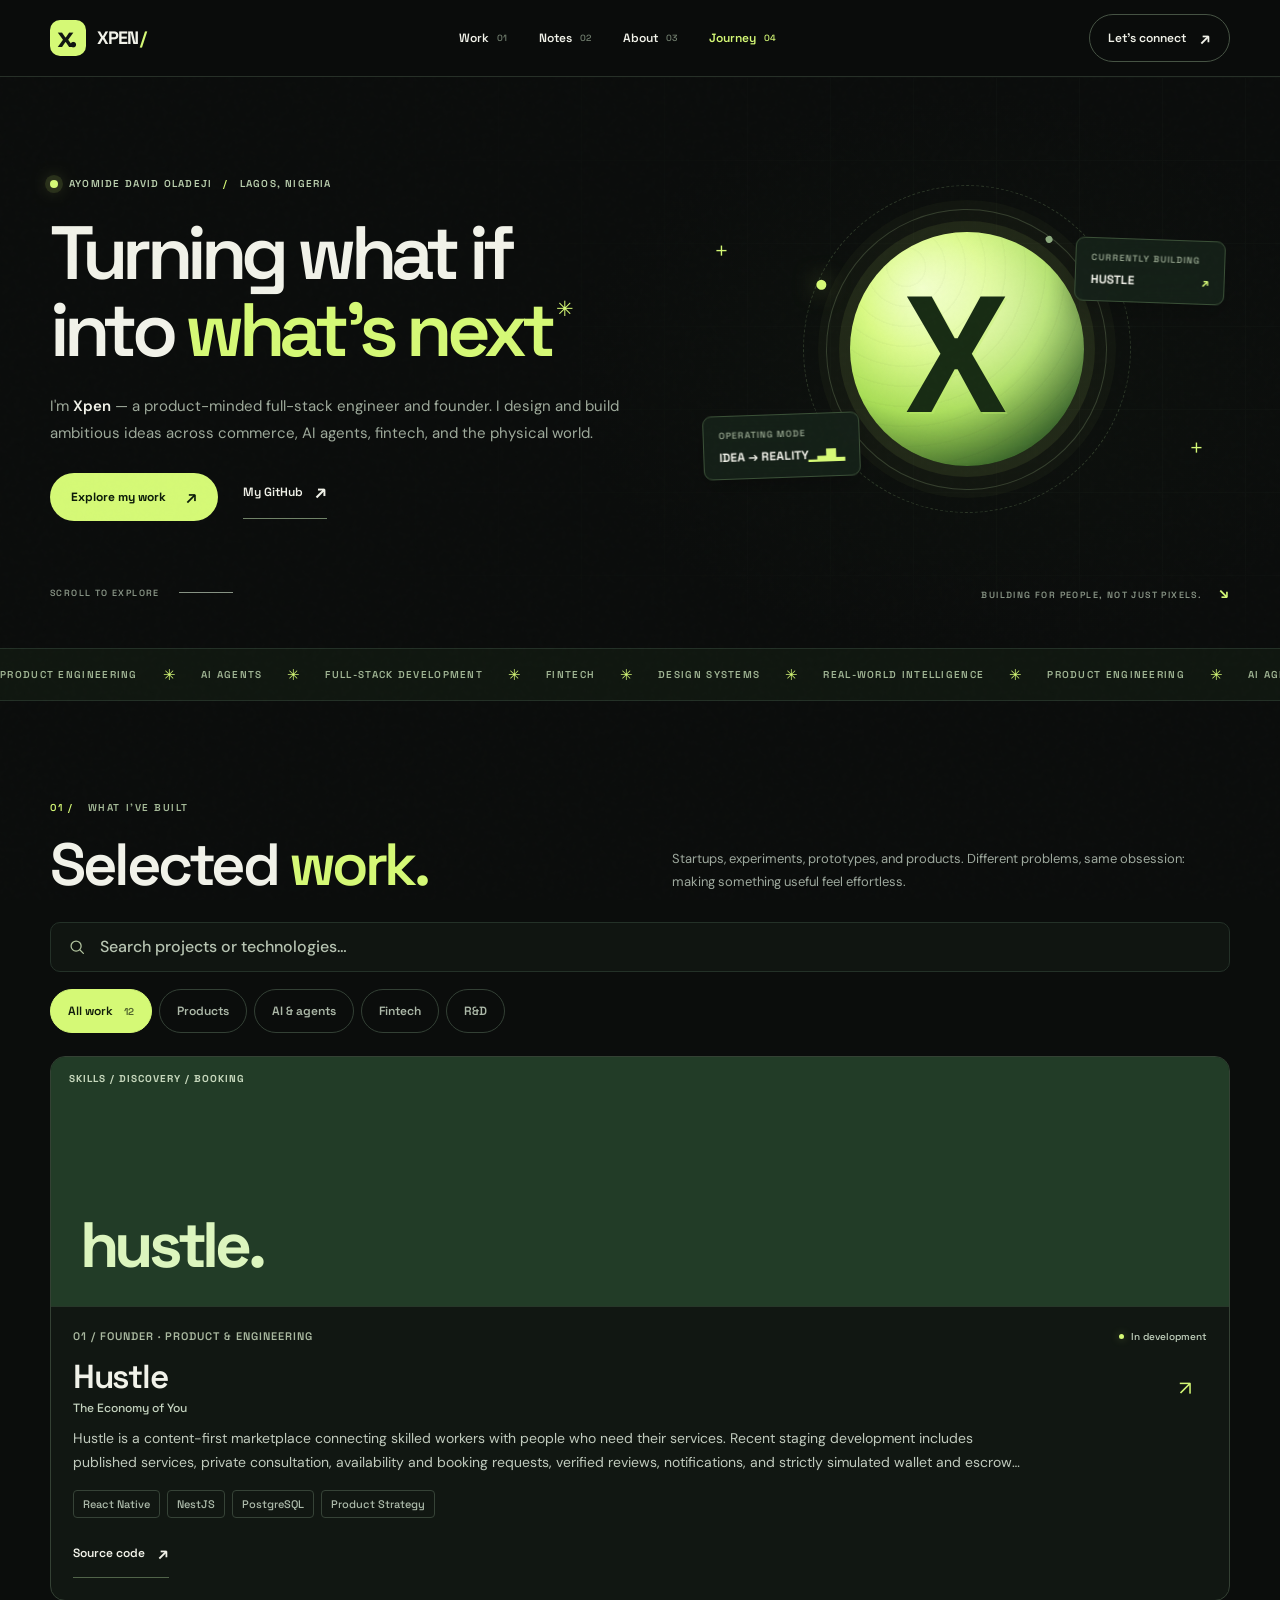
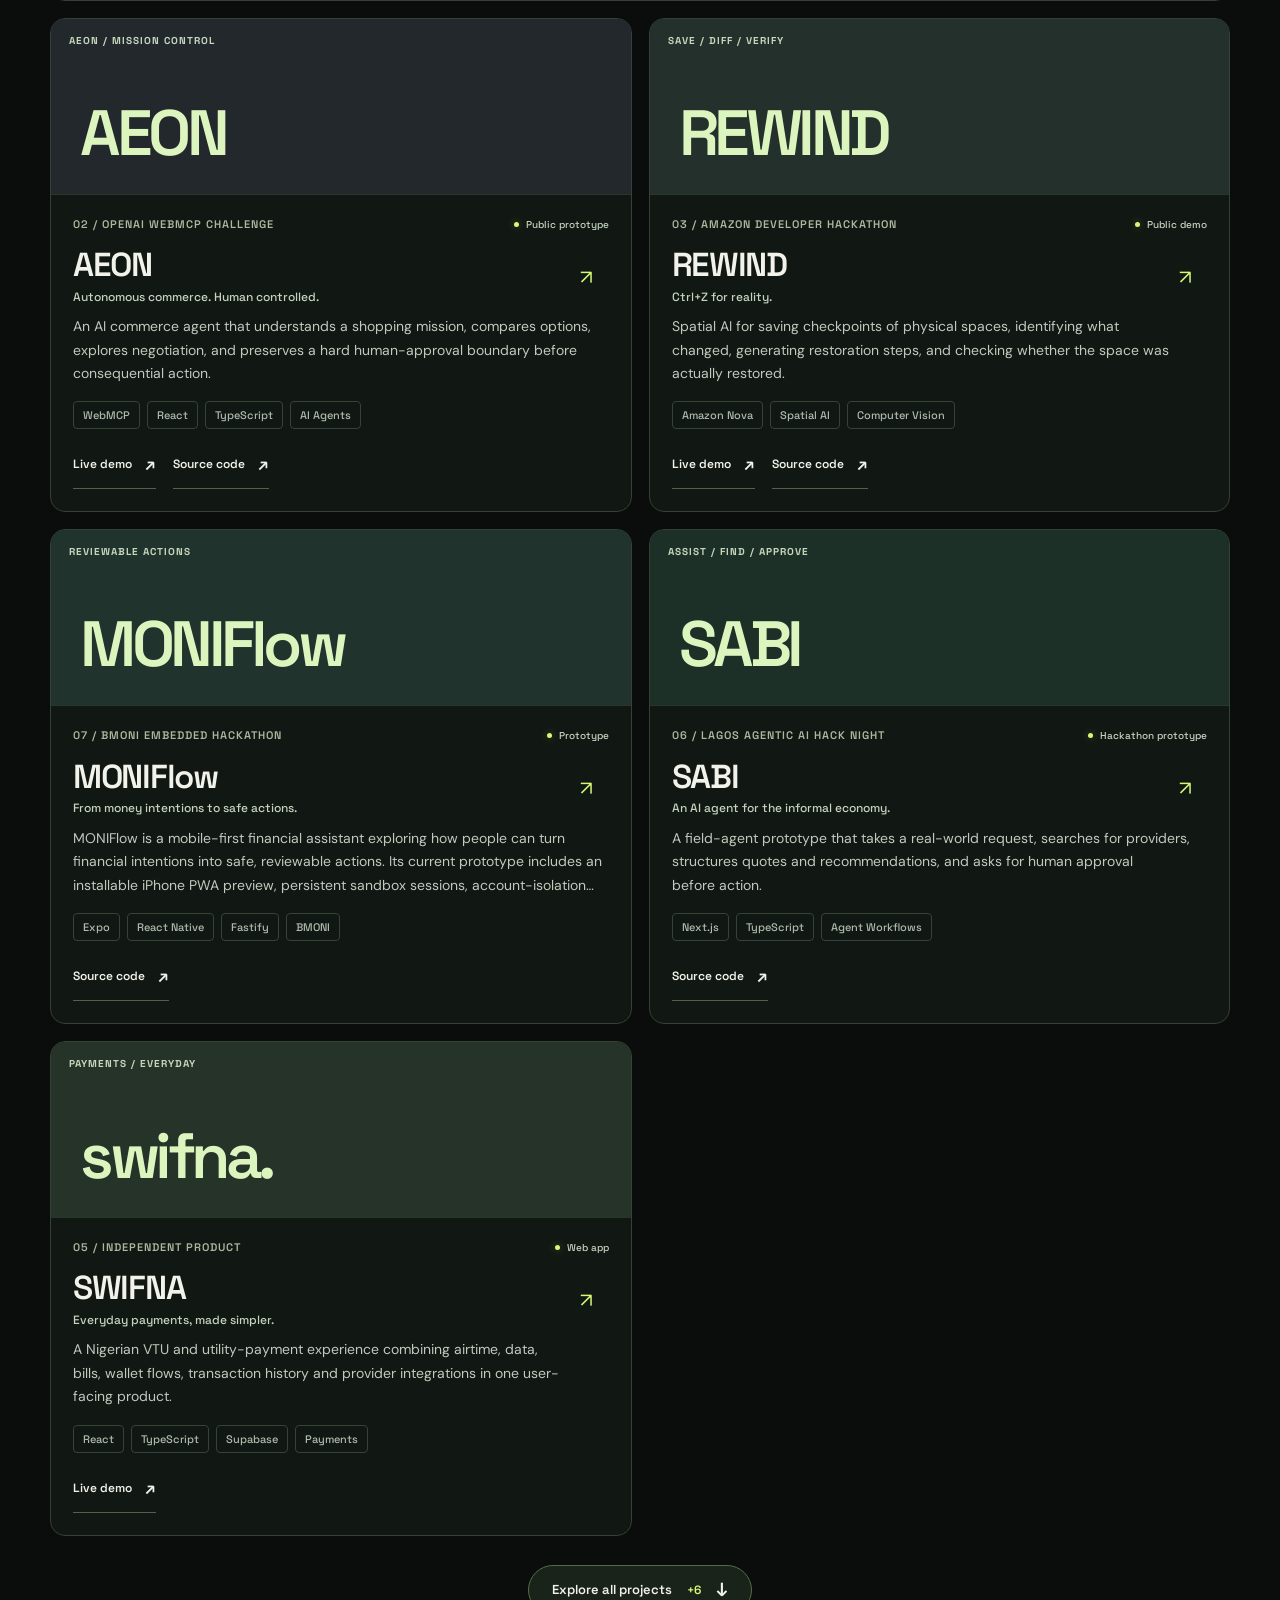
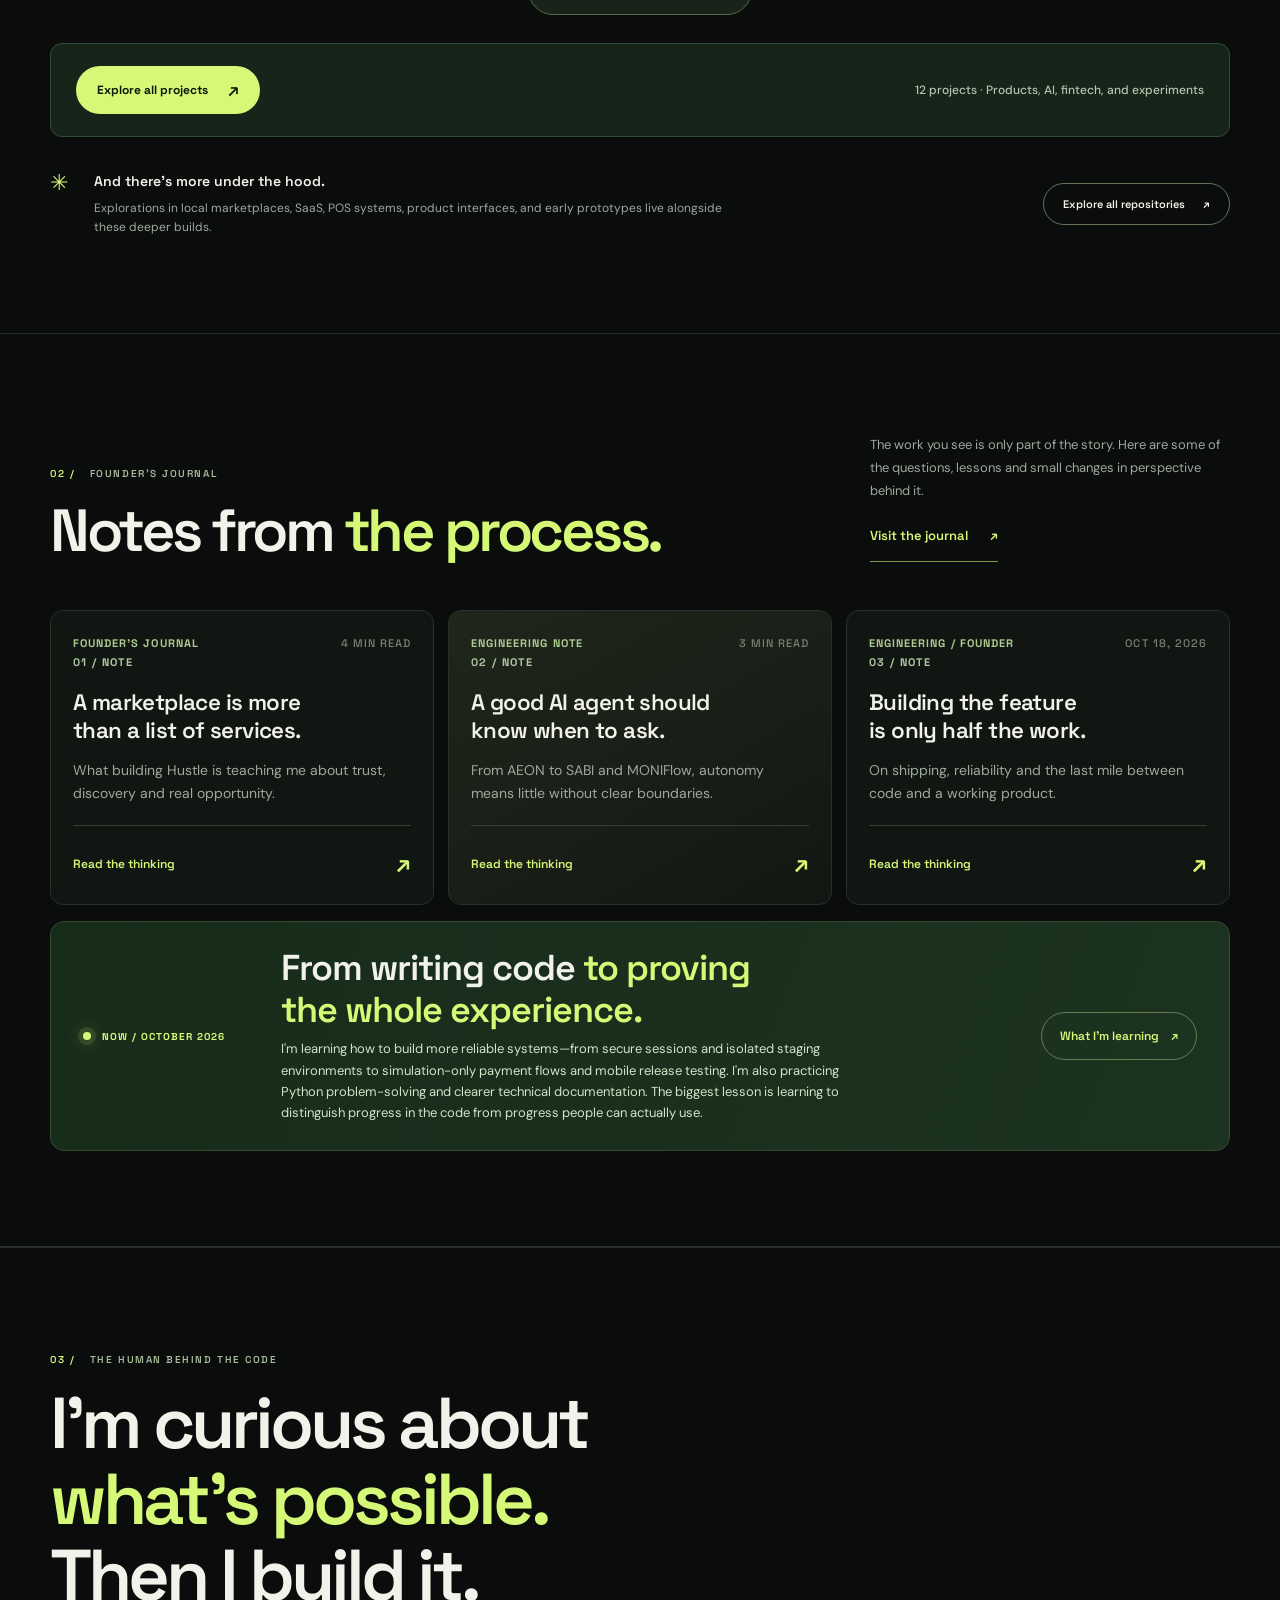
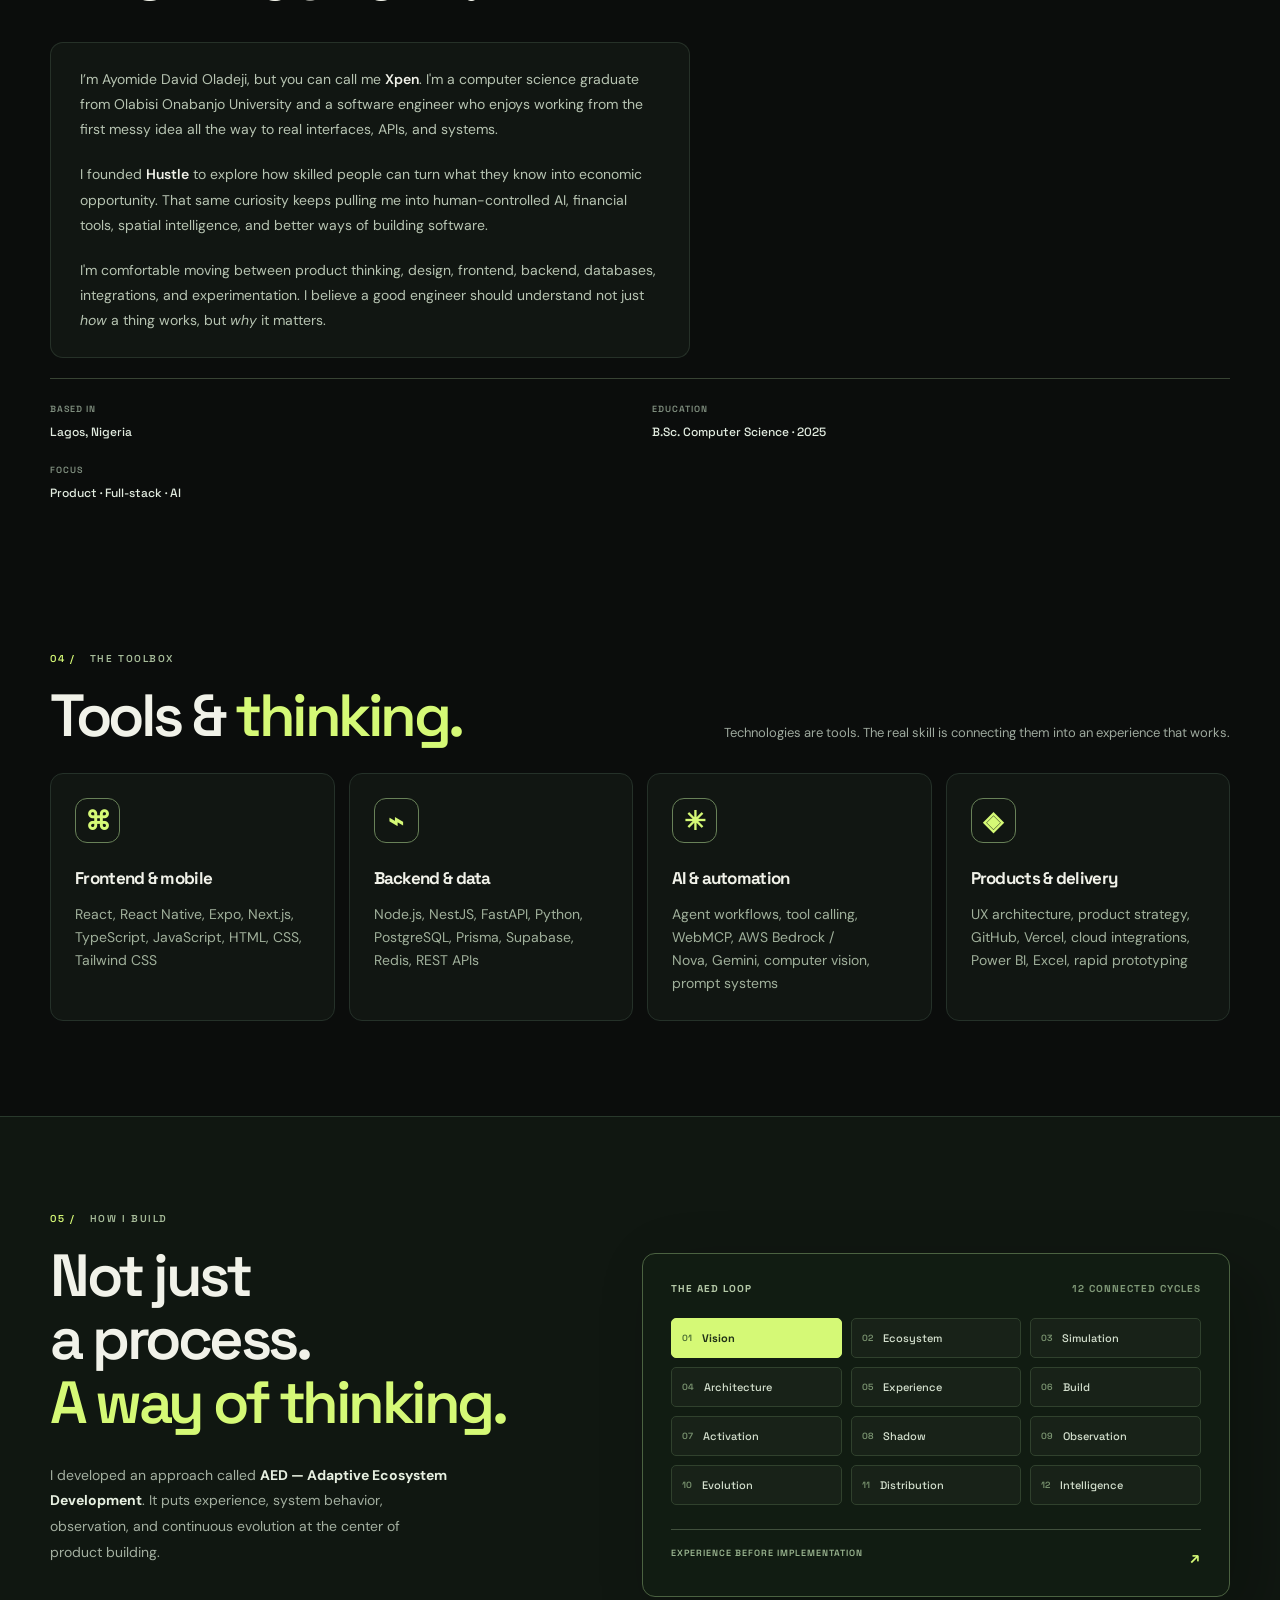
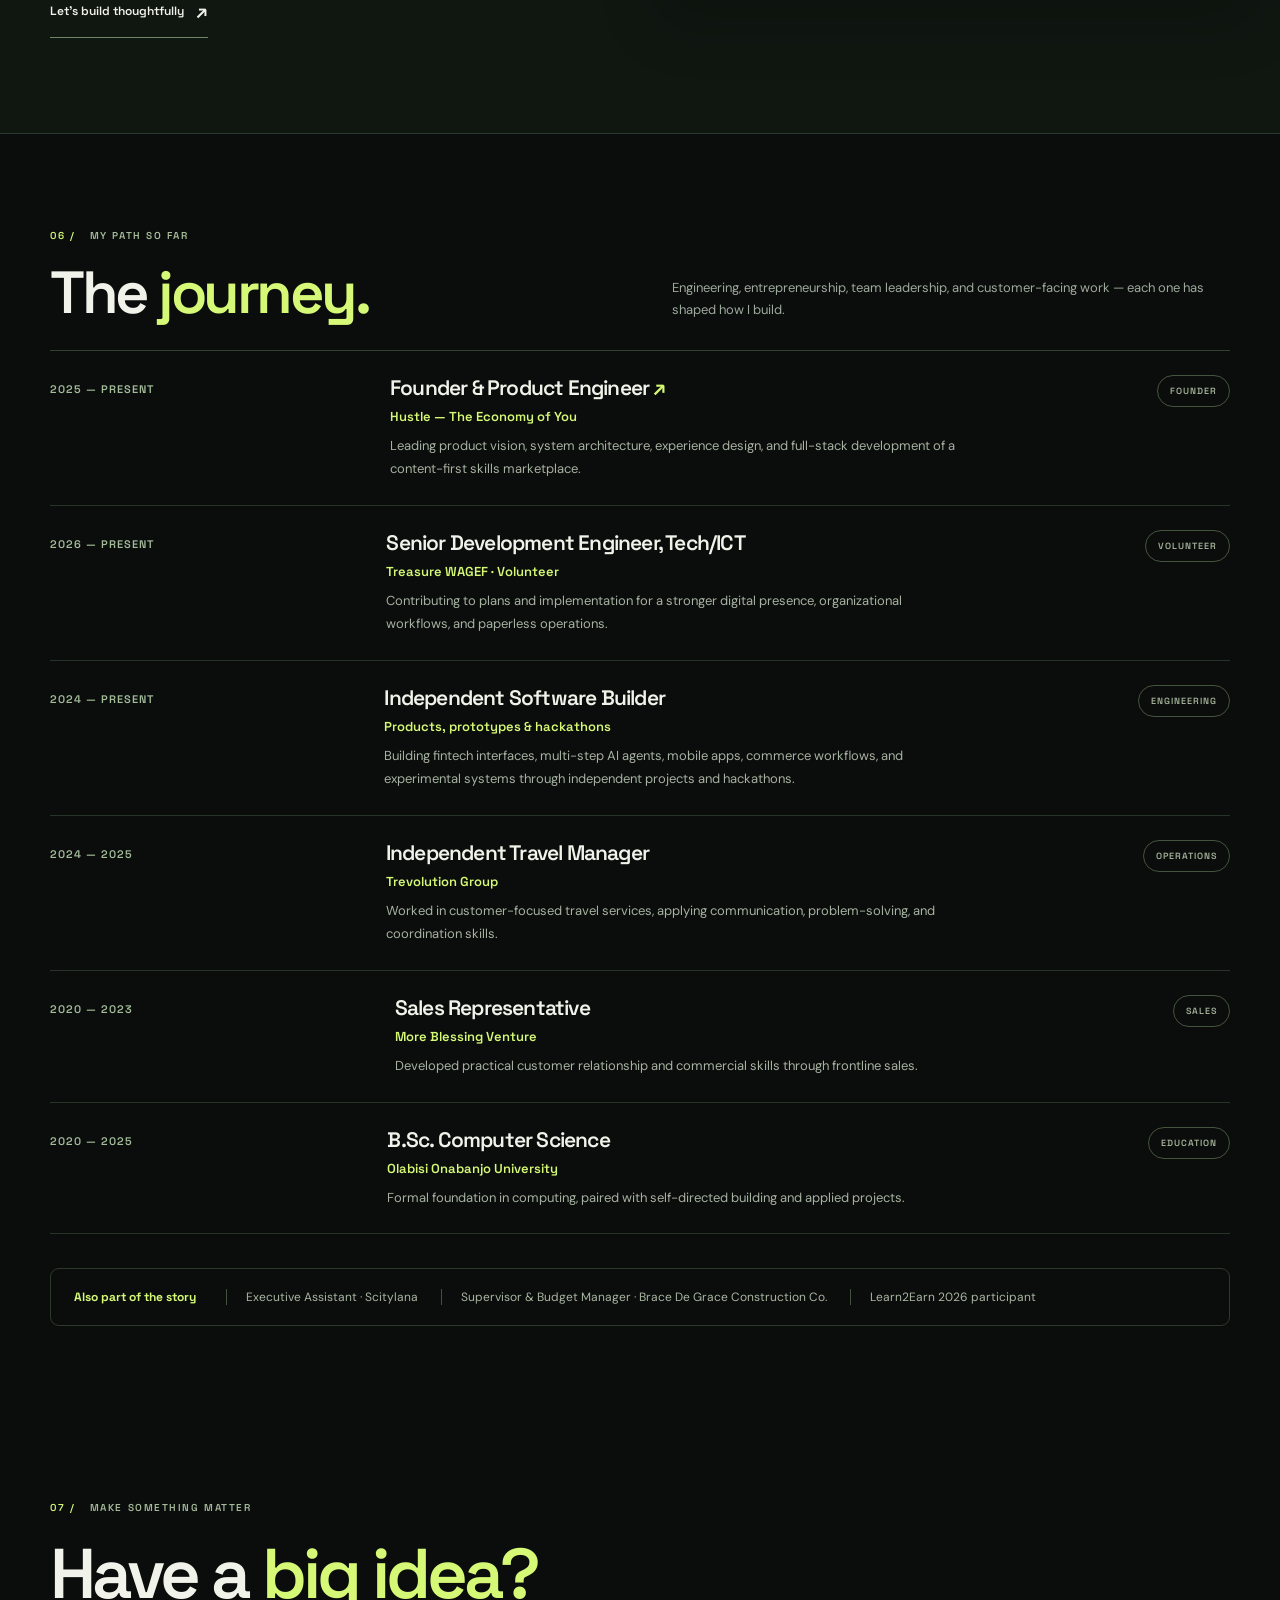
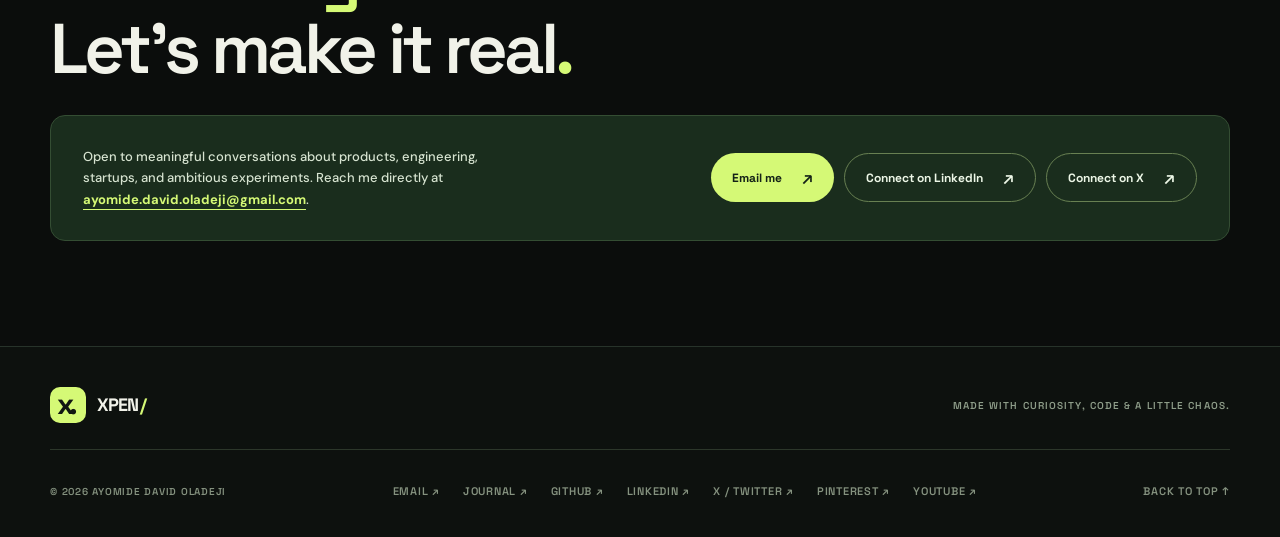
==== portfolio-2026/index.html @ ef534bc5 "feat(portfolio): load shared UX polish across all responsive pages" ====
<!doctype html>
<html lang="en">
<head>
  <meta charset="utf-8">
  <meta name="viewport" content="width=device-width, initial-scale=1">
  <meta name="theme-color" content="#0b0d0c">
  <meta name="color-scheme" content="dark">
  <link rel="manifest" href="manifest.webmanifest">
  
  <meta name="description" content="Xpen — the portfolio of Ayomide David Oladeji. Full-stack engineer and founder building products at the intersection of human experience, AI, and the real world.">
  <meta property="og:type" content="website">
  <meta property="og:title" content="Xpen — Product Engineer & Founder">
  <meta property="og:description" content="I build things that move ideas into the real world. Explore products, AI agents, fintech, and experiments by Ayomide David Oladeji.">
  <meta property="og:image" content="og-cover.svg">
  <title>Xpen — Product Engineer & Founder</title>
  <link rel="icon" type="image/svg+xml" href="data:image/svg+xml,%3Csvg%20xmlns%3D%22http%3A//www.w3.org/2000/svg%22%20width%3D%2264%22%20height%3D%2264%22%20viewBox%3D%220%200%2064%2064%22%3E%3Crect%20width%3D%2264%22%20height%3D%2264%22%20rx%3D%2214%22%20fill%3D%22%23121513%22/%3E%3Cpath%20d%3D%22m15%2016%2013.8%2016L15%2048h10.2l9-10.7L43.5%2048H54L40.2%2031.8%2053.5%2016H43.3L34.8%2026%2026%2016Z%22%20fill%3D%22%23d5f976%22/%3E%3Ccircle%20cx%3D%2252%22%20cy%3D%2251%22%20r%3D%225%22%20fill%3D%22%23d5f976%22/%3E%3C/svg%3E%0A">
  <link rel="preconnect" href="https://fonts.googleapis.com">
  <link rel="preconnect" href="https://fonts.gstatic.com" crossorigin>
  <link href="https://fonts.googleapis.com/css2?family=DM+Sans:wght@400;500;600;700&family=Space+Grotesk:wght@400;500;600;700&display=swap" rel="stylesheet">
  <link rel="stylesheet" href="styles.css">
  <link rel="stylesheet" href="xpen-redesign.css">
  <link rel="stylesheet" href="ui-ux-polish.css">
  <script src="script.js" defer></script>
  <!-- Metricool analytics: portfolio and journal page views -->
  <script>
    function loadScript(callback) {
      var head = document.getElementsByTagName("head")[0];
      var script = document.createElement("script");
      script.type = "text/javascript";
      script.src = "https://tracker.metricool.com/resources/be.js";
      script.onreadystatechange = callback;
      script.onload = callback;
      head.appendChild(script);
    }
    loadScript(function () {
      beTracker.t({hash:"1f43660b56d4fd981dcc907d47ba6ca2"});
    });
  </script>
</head>
<body>
  <div id="top" aria-hidden="true"></div>
  <a class="skip-link" href="#main">Skip to content</a>
  <div class="noise" aria-hidden="true"></div>
  <div class="reading-progress" id="reading-progress" aria-hidden="true"></div>
  <header class="site-header">
    <div class="container nav-shell">
      <a class="brand" href="#top" aria-label="Xpen home"><span class="brand-symbol">x<span class="brand-dot">.</span></span><span class="brand-word">XPEN<span class="brand-slash">/</span></span></a>
      <nav class="nav-links" id="primary-nav" aria-label="Main navigation">
        <a href="#work">Work <span class="nav-num">01</span></a>
        <a href="#notes">Notes <span class="nav-num">02</span></a>
        <a href="#about">About <span class="nav-num">03</span></a>
        <a href="#experience">Journey <span class="nav-num">04</span></a>
        <a class="nav-mobile-contact" href="#contact">Contact</a>
      </nav>
      <a class="nav-cta" href="#contact">Let's connect <span aria-hidden="true">↗</span></a>
      <button class="menu-toggle" id="menu-toggle" aria-label="Open navigation" aria-expanded="false" aria-controls="primary-nav"><span></span><span></span></button>
    </div>
  </header>

  <main id="main">
    <section class="hero section-pad" aria-labelledby="hero-title">
      <div class="hero-grid" aria-hidden="true"></div>
      <div class="container hero-layout">
        <div class="hero-copy">
          <div class="eyebrow hero-eyebrow"><span class="live-dot"></span> <span>AYOMIDE DAVID OLADEJI <span class="eyebrow-divider">/</span> LAGOS, NIGERIA</span></div>
          <h1 id="hero-title">Turning <span class="outlined">what if</span><br>into <span class="highlight">what's next<span class="star">✳</span></span></h1>
          <p class="hero-description">I'm <strong>Xpen</strong> — a product-minded full-stack engineer and founder. I design and build ambitious ideas across commerce, AI agents, fintech, and the physical world.</p>
          <div class="hero-actions">
            <a class="btn btn-solid" href="#work">Explore my work <span aria-hidden="true">↗</span></a>
            <a class="text-link" href="https://github.com/realxpen" target="_blank" rel="noopener noreferrer">My GitHub <span aria-hidden="true">↗</span></a>
          </div>
        </div>
        <div class="hero-art" aria-hidden="true">
          <div class="orb-orbit orb-orbit-outer"></div><div class="orb-orbit orb-orbit-inner"></div>
          <div class="orb-core"><div class="orb-specular"></div><div class="orb-letter">X</div></div>
          <div class="orbit-badge orbit-badge-top"><span class="badge-small">CURRENTLY BUILDING</span><span>HUSTLE<span class="badge-arrow">↗</span></span></div>
          <div class="orbit-badge orbit-badge-bottom"><span class="badge-small">OPERATING MODE</span><span>IDEA → REALITY <span class="pulse-line">▁▃▇▂</span></span></div>
          <div class="orb-cross orb-cross-a">+</div><div class="orb-cross orb-cross-b">+</div>
        </div>
        <div class="hero-bottom"><span>SCROLL TO EXPLORE</span><span class="scroll-line"></span><span class="hero-bottom-right">BUILDING FOR PEOPLE, NOT JUST PIXELS. <span>↘</span></span></div>
      </div>
    </section>

    <div class="ticker" aria-label="Areas I work in"><div class="ticker-track"><span>PRODUCT ENGINEERING</span><i>✳</i><span>AI AGENTS</span><i>✳</i><span>FULL-STACK DEVELOPMENT</span><i>✳</i><span>FINTECH</span><i>✳</i><span>DESIGN SYSTEMS</span><i>✳</i><span>REAL-WORLD INTELLIGENCE</span><i>✳</i><span>PRODUCT ENGINEERING</span><i>✳</i><span>AI AGENTS</span><i>✳</i><span>FULL-STACK DEVELOPMENT</span><i>✳</i><span>FINTECH</span><i>✳</i><span>DESIGN SYSTEMS</span><i>✳</i><span>REAL-WORLD INTELLIGENCE</span><i>✳</i></div></div>

    <section class="work section-pad" id="work" aria-labelledby="work-title">
      <div class="container">
        <div class="section-heading reveal"><div><span class="section-kicker"><span class="section-index">01 /</span> WHAT I'VE BUILT</span><h2 id="work-title">Selected <span class="accent-serif">work.</span></h2></div><p>Startups, experiments, prototypes, and products. Different problems, same obsession: making something useful feel effortless.</p></div>
        <div class="work-toolbar">
          <div class="work-search-wrap">
            <label class="visually-hidden" for="work-search">Search projects by name, technology or description</label>
            <svg class="search-icon" viewBox="0 0 24 24" width="18" height="18" aria-hidden="true" fill="none" stroke="currentColor" stroke-width="1.7" stroke-linecap="round"><circle cx="10.8" cy="10.8" r="6.7"/><path d="m16 16 4.5 4.5"/></svg>
            <input type="search" id="work-search" placeholder="Search projects or technologies…" autocomplete="off" spellcheck="false" aria-controls="project-grid">
            <kbd class="search-shortcut" aria-hidden="true">/</kbd>
          </div>
          <span class="work-hint">A curated look at what I've built <span aria-hidden="true">↙</span></span>
        </div>
        <div class="filter-bar" role="group" aria-label="Filter projects">
          <button class="filter-btn active" type="button" data-filter="all" aria-pressed="true">All work <span id="all-count">12</span></button>
          <button class="filter-btn" type="button" data-filter="products" aria-pressed="false">Products</button>
          <button class="filter-btn" type="button" data-filter="agents" aria-pressed="false">AI & agents</button>
          <button class="filter-btn" type="button" data-filter="fintech" aria-pressed="false">Fintech</button>
          <button class="filter-btn" type="button" data-filter="research" aria-pressed="false">R&D</button>
        </div>
        <p class="visually-hidden" aria-live="polite" id="filter-status"></p>
        <div class="project-grid" id="project-grid"></div>
        <noscript><p class="no-js">Enable JavaScript to explore the interactive project gallery, or <a href="https://github.com/realxpen?tab=repositories">see my work on GitHub ↗</a>.</p></noscript>
        <div class="work-more-wrap" id="work-more-wrap"><button id="work-more" class="more-button" type="button" aria-expanded="false">Explore all projects <span id="remaining-count"></span> <span class="more-chevron" aria-hidden="true">↓</span></button></div>
        <div class="gallery-route"><a class="btn btn-solid" href="projects/">Explore all projects <span aria-hidden="true">↗</span></a><span>12 projects · Products, AI, fintech, and experiments</span></div>
        <div class="archive-note reveal"><div><span class="archive-icon">✳</span><strong>And there's more under the hood.</strong><p>Explorations in local marketplaces, SaaS, POS systems, product interfaces, and early prototypes live alongside these deeper builds.</p></div><a class="outline-link" href="https://github.com/realxpen?tab=repositories" target="_blank" rel="noopener noreferrer">Explore all repositories <span>↗</span></a></div>
      </div>
    </section>


    <section class="thoughts-section section-pad" id="notes" aria-labelledby="notes-title">
      <div class="container">
        <div class="thoughts-heading section-heading reveal">
          <div><span class="section-kicker"><span class="section-index">02 /</span> FOUNDER'S JOURNAL</span><h2 id="notes-title">Notes from <span class="accent-serif">the process.</span></h2></div>
          <div class="thoughts-heading-side"><p>The work you see is only part of the story. Here are some of the questions, lessons and small changes in perspective behind it.</p><a class="thoughts-view-link" href="journal/">Visit the journal <span aria-hidden="true">↗</span></a></div>
        </div>
        <div class="thought-grid">
          <a class="thought-card reveal" href="journal/#marketplace-is-trust" aria-label="Read A marketplace is more than a list of services.">
            <div class="thought-card-top"><span>FOUNDER'S JOURNAL</span><span>4 MIN READ</span></div>
            <div class="thought-card-content"><span class="thought-number">01 / NOTE</span><h3>A marketplace is more than a list of services.</h3><p>What building Hustle is teaching me about trust, discovery and real opportunity.</p></div>
            <div class="thought-card-bottom"><span>Read the thinking</span><span aria-hidden="true">↗</span></div>
          </a>
          <a class="thought-card reveal" href="journal/#agents-and-approval" aria-label="Read A good AI agent should know when to ask.">
            <div class="thought-card-top"><span>ENGINEERING NOTE</span><span>3 MIN READ</span></div>
            <div class="thought-card-content"><span class="thought-number">02 / NOTE</span><h3>A good AI agent should know when to ask.</h3><p>From AEON to SABI and MONIFlow, autonomy means little without clear boundaries.</p></div>
            <div class="thought-card-bottom"><span>Read the thinking</span><span aria-hidden="true">↗</span></div>
          </a>
          <a class="thought-card reveal" href="journal/#building-is-half-the-work" aria-label="Read Building the feature is only half the work.">
            <div class="thought-card-top"><span>ENGINEERING / FOUNDER</span><span>OCT 18, 2026</span></div>
            <div class="thought-card-content"><span class="thought-number">03 / NOTE</span><h3>Building the feature is only half the work.</h3><p>On shipping, reliability and the last mile between code and a working product.</p></div>
            <div class="thought-card-bottom"><span>Read the thinking</span><span aria-hidden="true">↗</span></div>
          </a>
        </div>
        <div class="learning-now reveal">
          <div class="learning-now-label"><span class="live-dot"></span> NOW / OCTOBER 2026</div>
          <div><h3>From writing code <span>to proving the whole experience.</span></h3><p>I'm learning how to build more reliable systems—from secure sessions and isolated staging environments to simulation-only payment flows and mobile release testing. I'm also practicing Python problem-solving and clearer technical documentation. The biggest lesson is learning to distinguish progress in the code from progress people can actually use.</p></div>
          <a href="journal/#learning" class="learning-now-link">What I'm learning <span aria-hidden="true">↗</span></a>
        </div>
      </div>
    </section>

    <section class="manifesto section-pad" id="about" aria-labelledby="about-title">
      <div class="container about-layout">
        <div class="about-left reveal"><span class="section-kicker"><span class="section-index">03 /</span> THE HUMAN BEHIND THE CODE</span><div class="portrait-art" aria-label="Abstract XPEN monogram illustration" role="img"><div class="portrait-circle"></div><div class="portrait-x">x.</div><span class="portrait-label">KEEP BUILDING / KEEP LEARNING</span></div></div>
        <div class="about-right reveal"><h2 id="about-title">I'm curious about <em>what's possible.</em><br>Then I build it.</h2><p>I’m Ayomide David Oladeji, but you can call me <strong>Xpen</strong>. I'm a computer science graduate from Olabisi Onabanjo University and a software engineer who enjoys working from the first messy idea all the way to real interfaces, APIs, and systems.</p><p>I founded <strong>Hustle</strong> to explore how skilled people can turn what they know into economic opportunity. That same curiosity keeps pulling me into human-controlled AI, financial tools, spatial intelligence, and better ways of building software.</p><p>I'm comfortable moving between product thinking, design, frontend, backend, databases, integrations, and experimentation. I believe a good engineer should understand not just <em>how</em> a thing works, but <em>why</em> it matters.</p><div class="about-mini-facts"><div><span>BASED IN</span><strong>Lagos, Nigeria</strong></div><div><span>EDUCATION</span><strong>B.Sc. Computer Science · 2025</strong></div><div><span>FOCUS</span><strong>Product · Full-stack · AI</strong></div></div></div>
      </div>
    </section>

    <section class="capabilities section-pad" aria-labelledby="capabilities-title"><div class="container"><div class="section-heading reveal"><div><span class="section-kicker"><span class="section-index">04 /</span> THE TOOLBOX</span><h2 id="capabilities-title">Tools & <span class="accent-serif">thinking.</span></h2></div><p>Technologies are tools. The real skill is connecting them into an experience that works.</p></div><div class="stack-grid"><div class="stack-box reveal"><span class="stack-icon">⌘</span><h3>Frontend & mobile</h3><p>React, React Native, Expo, Next.js, TypeScript, JavaScript, HTML, CSS, Tailwind CSS</p></div><div class="stack-box reveal"><span class="stack-icon">⌁</span><h3>Backend & data</h3><p>Node.js, NestJS, FastAPI, Python, PostgreSQL, Prisma, Supabase, Redis, REST APIs</p></div><div class="stack-box reveal"><span class="stack-icon">✳</span><h3>AI & automation</h3><p>Agent workflows, tool calling, WebMCP, AWS Bedrock / Nova, Gemini, computer vision, prompt systems</p></div><div class="stack-box reveal"><span class="stack-icon">◈</span><h3>Products & delivery</h3><p>UX architecture, product strategy, GitHub, Vercel, cloud integrations, Power BI, Excel, rapid prototyping</p></div></div></div></section>

    <section class="method-section section-pad" aria-labelledby="method-title"><div class="container method-layout"><div class="reveal"><span class="section-kicker"><span class="section-index">05 /</span> HOW I BUILD</span><h2 id="method-title">Not just a process.<br><span class="accent-serif">A way of thinking.</span></h2><p>I developed an approach called <strong>AED — Adaptive Ecosystem Development</strong>. It puts experience, system behavior, observation, and continuous evolution at the center of product building.</p><a class="text-link" href="#contact">Let's build thoughtfully <span aria-hidden="true">↗</span></a></div><div class="method-card reveal"><div class="method-card-top"><span>THE AED LOOP</span><span>12 CONNECTED CYCLES</span></div><div class="cycle-track"><div class="cycle active-cycle"><span>01</span>Vision</div><div class="cycle"><span>02</span>Ecosystem</div><div class="cycle"><span>03</span>Simulation</div><div class="cycle"><span>04</span>Architecture</div><div class="cycle"><span>05</span>Experience</div><div class="cycle"><span>06</span>Build</div><div class="cycle"><span>07</span>Activation</div><div class="cycle"><span>08</span>Shadow</div><div class="cycle"><span>09</span>Observation</div><div class="cycle"><span>10</span>Evolution</div><div class="cycle"><span>11</span>Distribution</div><div class="cycle"><span>12</span>Intelligence</div></div><div class="method-footer"><span>EXPERIENCE BEFORE IMPLEMENTATION</span><span>↗</span></div></div></div></section>

    <section class="experience section-pad" id="experience" aria-labelledby="experience-title"><div class="container"><div class="section-heading reveal"><div><span class="section-kicker"><span class="section-index">06 /</span> MY PATH SO FAR</span><h2 id="experience-title">The <span class="accent-serif">journey.</span></h2></div><p>Engineering, entrepreneurship, team leadership, and customer-facing work — each one has shaped how I build.</p></div><div class="timeline">
      <div class="timeline-row reveal"><span class="timeline-date">2025 — PRESENT</span><div><h3>Founder & Product Engineer <span>↗</span></h3><p class="timeline-org">Hustle — The Economy of You</p><p>Leading product vision, system architecture, experience design, and full-stack development of a content-first skills marketplace.</p></div><span class="timeline-tag">FOUNDER</span></div>
      <div class="timeline-row reveal"><span class="timeline-date">2026 — PRESENT</span><div><h3>Senior Development Engineer, Tech/ICT</h3><p class="timeline-org">Treasure WAGEF · Volunteer</p><p>Contributing to plans and implementation for a stronger digital presence, organizational workflows, and paperless operations.</p></div><span class="timeline-tag">VOLUNTEER</span></div>
      <div class="timeline-row reveal"><span class="timeline-date">2024 — PRESENT</span><div><h3>Independent Software Builder</h3><p class="timeline-org">Products, prototypes & hackathons</p><p>Building fintech interfaces, multi-step AI agents, mobile apps, commerce workflows, and experimental systems through independent projects and hackathons.</p></div><span class="timeline-tag">ENGINEERING</span></div>
      <div class="timeline-row reveal"><span class="timeline-date">2024 — 2025</span><div><h3>Independent Travel Manager</h3><p class="timeline-org">Trevolution Group</p><p>Worked in customer-focused travel services, applying communication, problem-solving, and coordination skills.</p></div><span class="timeline-tag">OPERATIONS</span></div>
      <div class="timeline-row reveal"><span class="timeline-date">2020 — 2023</span><div><h3>Sales Representative</h3><p class="timeline-org">More Blessing Venture</p><p>Developed practical customer relationship and commercial skills through frontline sales.</p></div><span class="timeline-tag">SALES</span></div>
      <div class="timeline-row reveal"><span class="timeline-date">2020 — 2025</span><div><h3>B.Sc. Computer Science</h3><p class="timeline-org">Olabisi Onabanjo University</p><p>Formal foundation in computing, paired with self-directed building and applied projects.</p></div><span class="timeline-tag">EDUCATION</span></div>
    </div><div class="other-experience reveal"><strong>Also part of the story</strong><span>Executive Assistant · Scitylana</span><span>Supervisor & Budget Manager · Brace De Grace Construction Co.</span><span>Learn2Earn 2026 participant</span></div></div></section>

    <section class="contact section-pad" id="contact" aria-labelledby="contact-title"><div class="container contact-box reveal"><span class="section-kicker"><span class="section-index">07 /</span> MAKE SOMETHING MATTER</span><div class="contact-title-row"><h2 id="contact-title">Have a <span>big idea?</span><br>Let's make it real<span class="contact-dot">.</span></h2><div class="contact-stamp" aria-hidden="true">XPEN ✳ XPEN ✳ XPEN ✳</div></div><div class="contact-bottom"><p>Open to meaningful conversations about products, engineering, startups, and ambitious experiments. Reach me directly at <a class="contact-email-link" href="mailto:ayomide.david.oladeji@gmail.com">ayomide.david.oladeji@gmail.com</a>.</p><div class="contact-buttons"><a href="mailto:ayomide.david.oladeji@gmail.com" class="btn btn-dark" aria-label="Send an email to ayomide.david.oladeji@gmail.com">Email me <span aria-hidden="true">↗</span></a><a href="https://www.linkedin.com/in/xpenhimself/" target="_blank" rel="noopener noreferrer" class="btn btn-outline-light">Connect on LinkedIn <span aria-hidden="true">↗</span></a><a href="https://x.com/xpendesign" target="_blank" rel="noopener noreferrer" class="btn btn-outline-light">Connect on X <span aria-hidden="true">↗</span></a></div></div></div></section>
  </main>

  <a href="#top" class="back-to-top" id="back-to-top" aria-label="Back to top">↑</a>
  <footer class="footer"><div class="container"><div class="footer-top"><a class="brand" href="#top"><span class="brand-symbol">x<span class="brand-dot">.</span></span><span class="brand-word">XPEN<span class="brand-slash">/</span></span></a><span>MADE WITH CURIOSITY, CODE & A LITTLE CHAOS.</span></div><div class="footer-bottom"><span>© <span id="year">2026</span> AYOMIDE DAVID OLADEJI</span><div><a href="mailto:ayomide.david.oladeji@gmail.com">EMAIL ↗</a><a href="journal/">JOURNAL ↗</a><a href="https://github.com/realxpen" target="_blank" rel="noopener noreferrer">GITHUB ↗</a><a href="https://www.linkedin.com/in/xpenhimself/" target="_blank" rel="noopener noreferrer">LINKEDIN ↗</a><a href="https://x.com/xpendesign" target="_blank" rel="noopener noreferrer">X / TWITTER ↗</a><a href="https://www.pinterest.com/xpenhimself/" target="_blank" rel="noopener noreferrer">PINTEREST ↗</a><a href="https://www.youtube.com/channel/UC5XNdyVibs5R7DssxVswN3g" target="_blank" rel="noopener noreferrer">YOUTUBE ↗</a></div><a href="#top">BACK TO TOP ↑</a></div></div></footer>
</body>
</html>
---- portfolio-2026/styles.css ----
:root{--bg:#0b0d0c;--panel:#121613;--panel2:#191f1a;--ink:#f1f2e9;--muted:#9ea99e;--soft:#778377;--accent:#d5f976;--accent-deep:#aed84b;--border:#293228;--line:#252d26;--body:'DM Sans',Arial,sans-serif;--display:'Space Grotesk',Arial,sans-serif;--max:1320px}
*{box-sizing:border-box}html{scroll-behavior:smooth;scroll-padding-top:88px}body{margin:0;background:var(--bg);color:var(--ink);font-family:var(--body);font-size:16px;-webkit-font-smoothing:antialiased;overflow-x:hidden}::selection{background:var(--accent);color:#121813}button,a{ -webkit-tap-highlight-color:transparent}button{font:inherit}a{color:inherit;text-decoration:none}a:focus-visible,button:focus-visible{outline:2px solid var(--accent);outline-offset:5px}h1,h2,h3,p{margin-top:0}h1,h2,h3{font-family:var(--display)}.container{width:min(var(--max),calc(100% - 108px));margin-inline:auto}.section-pad{padding:128px 0}.visually-hidden{position:absolute;width:1px;height:1px;padding:0;margin:-1px;overflow:hidden;clip:rect(0,0,0,0);white-space:nowrap;border:0}.skip-link{position:fixed;z-index:9999;left:15px;top:-60px;padding:12px 18px;background:var(--accent);color:#07100a;font-weight:700}.skip-link:focus{top:15px}.noise{position:fixed;inset:0;pointer-events:none;z-index:30;opacity:.02;background-image:url("data:image/svg+xml,%3Csvg viewBox='0 0 200 200' xmlns='http://www.w3.org/2000/svg'%3E%3Cfilter id='noise'%3E%3CfeTurbulence type='fractalNoise' baseFrequency='.8' numOctaves='3' stitchTiles='stitch'/%3E%3C/filter%3E%3Crect width='100%25' height='100%25' filter='url(%23noise)' opacity='.65'/%3E%3C/svg%3E")}
/* Navigation */
.site-header{position:absolute;z-index:50;top:0;left:0;right:0;border-bottom:1px solid rgba(235,251,228,.085)}.nav-shell{height:91px;display:flex;align-items:center;gap:34px}.brand{display:inline-flex;align-items:center;gap:11px;flex-shrink:0}.brand-symbol{width:38px;height:38px;background:var(--accent);color:#111712;font:700 31px/34px var(--display);text-align:center;border-radius:10px;letter-spacing:-5px;padding-right:6px;transform:rotate(-5deg)}.brand-dot{color:#111712}.brand-word{font:700 20px/1 var(--display);letter-spacing:-1.1px}.brand-slash{color:var(--accent);padding-left:2px}.nav-links{margin-inline:auto;display:flex;gap:43px;align-items:center}.nav-links a{font:500 13px/1 var(--display);display:flex;align-items:center;gap:8px;transition:color .2s}.nav-links a:hover{color:var(--accent)}.nav-num{font:500 9px var(--display);color:#738070}.nav-cta{display:inline-flex;align-items:center;gap:23px;border:1px solid #59634b;padding:14px 19px;border-radius:50px;font:600 13px var(--display);transition:all .22s}.nav-cta:hover{background:var(--accent);color:#121912;border-color:var(--accent)}.nav-cta span{font-size:17px}.menu-toggle{display:none}
/* Hero */
.hero{position:relative;padding-top:172px;padding-bottom:58px;min-height:820px;overflow:hidden;background:radial-gradient(ellipse 46% 55% at 80% 45%,#293a263b,transparent 78%),linear-gradient(120deg,#0b0d0c 27%,#101710 100%)}.hero:after{content:'';position:absolute;inset:auto 0 0;height:200px;background:linear-gradient(0deg,var(--bg),transparent);pointer-events:none}.hero-grid{position:absolute;inset:0;opacity:.19;background-image:linear-gradient(#344333 1px,transparent 1px),linear-gradient(90deg,#344333 1px,transparent 1px);background-size:96px 96px;mask-image:linear-gradient(90deg,transparent 15%,#000 82%);pointer-events:none}.hero-layout{position:relative;z-index:2;display:grid;grid-template-columns:minmax(0,1.08fr) minmax(360px,.92fr);min-height:588px;align-items:center}.hero-copy{padding-bottom:40px;position:relative;z-index:5}.eyebrow,.section-kicker{font:600 11px/1.4 var(--display);letter-spacing:1.65px;text-transform:uppercase}.hero-eyebrow{display:flex;align-items:center;gap:11px;color:#b9c6b4;margin-bottom:39px}.live-dot{width:8px;height:8px;background:var(--accent);border-radius:50%;box-shadow:0 0 0 5px #d5f9761c,0 0 18px #d5f97699}.eyebrow-divider{color:var(--accent);margin:0 7px}.hero h1{font-size:clamp(66px,6.8vw,112px);line-height:1.035;letter-spacing:-7.4px;margin-bottom:31px;font-weight:600;white-space:nowrap}.outlined{-webkit-text-stroke:1.5px #b7c1b3;color:transparent}.highlight{display:inline-block;color:var(--accent);position:relative}.star{font:500 31px var(--display);position:absolute;right:-36px;top:4px;letter-spacing:0}.hero-description{max-width:565px;line-height:1.76;font-size:17px;color:#9eaa9b;margin-bottom:36px}.hero-description strong{color:var(--ink);font-weight:600}.hero-actions{display:flex;align-items:center;gap:39px}.btn{display:inline-flex;align-items:center;justify-content:space-between;gap:38px;min-height:54px;padding:15px 24px;border-radius:50px;font:700 13px var(--display);transition:transform .22s,background .22s,color .22s,border-color .22s}.btn:hover{transform:translateY(-3px)}.btn span{font-size:18px;font-weight:500}.btn-solid{background:var(--accent);color:#171e13}.btn-solid:hover{background:#f2ffbb}.text-link{font:600 13px var(--display);display:inline-flex;gap:20px;align-items:center;border-bottom:1px solid #708468;padding-bottom:9px}.text-link:hover{color:var(--accent);border-color:var(--accent)}.text-link span{font-size:19px}.hero-art{height:550px;position:relative;display:flex;align-items:center;justify-content:center;margin-top:-35px}.orb-orbit{position:absolute;border:1px solid rgba(213,249,118,.21);border-radius:50%;transform:rotate(-23deg)}.orb-orbit-outer{width:min(102%,520px);height:520px;max-height:94%;border-style:dashed;animation:rotateSlow 55s linear infinite}.orb-orbit-inner{width:435px;height:435px;max-width:86%;max-height:82%;border-color:#a4bd7a48;animation:rotateSlow 35s linear reverse infinite}.orb-orbit-outer:before{content:'';position:absolute;width:10px;height:10px;top:13%;left:15%;border-radius:50%;background:var(--accent);box-shadow:0 0 23px #d5f97690}.orb-orbit-inner:after{content:'';position:absolute;width:7px;height:7px;right:6%;top:24%;border-radius:50%;background:#8ba97e}.orb-core{width:315px;height:315px;border-radius:50%;position:relative;z-index:2;overflow:hidden;background:radial-gradient(circle at 27% 20%,#efffc0 0%,#d5fb76 20%,#a4d34c 44%,#557c26 68%,#1b3718 100%);box-shadow:0 0 0 23px #c8ec7433,0 0 0 57px #d0ff730d,26px 35px 125px #a6d14c27,inset -35px -35px 50px #1a380c88;transform:rotate(-15deg)}.orb-core:after{content:'';position:absolute;inset:0;border-radius:50%;background:repeating-radial-gradient(circle at 24% 15%,transparent 0 18px,#15260918 19px 20px);mix-blend-mode:multiply}.orb-specular{position:absolute;width:190px;height:135px;top:10px;left:30px;background:#fff7;filter:blur(45px);border-radius:50%}.orb-letter{position:absolute;font:700 228px/.9 var(--display);color:#1b2c13;left:72px;top:70px;letter-spacing:-19px;transform:rotate(10deg);text-shadow:2px 2px #c0ef6c55}.orbit-badge{position:absolute;z-index:4;padding:16px 19px;border:1px solid #6170598f;border-radius:12px;backdrop-filter:blur(13px);background:#19221cdb;box-shadow:0 16px 45px #0005;min-width:192px;display:flex;flex-direction:column;gap:8px;font:700 15px var(--display)}.badge-small{font:600 9px var(--display);color:#92a28b;letter-spacing:1px}.orbit-badge-top{right:-2%;top:17%;transform:rotate(6deg)}.orbit-badge-bottom{left:-10%;bottom:17%;transform:rotate(-6deg)}.badge-arrow{float:right;color:var(--accent)}.pulse-line{color:var(--accent);float:right;font-weight:700}.orb-cross{position:absolute;color:var(--accent);font:300 24px var(--display)}.orb-cross-a{top:20%;left:2%}.orb-cross-b{bottom:20%;right:5%}.hero-bottom{grid-column:1/-1;align-self:end;z-index:3;display:flex;gap:19px;align-items:center;padding-top:35px;font:600 10px var(--display);letter-spacing:1.2px;color:#879384}.scroll-line{height:1px;width:54px;background:#879384}.hero-bottom-right{margin-left:auto}.hero-bottom-right span{font-size:16px;color:var(--accent);margin-left:13px}@keyframes rotateSlow{to{transform:rotate(337deg)}}
.ticker{height:69px;overflow:hidden;border-top:1px solid var(--border);border-bottom:1px solid var(--border);background:#111711;display:flex;align-items:center}.ticker-track{display:flex;gap:35px;align-items:center;white-space:nowrap;width:max-content;animation:marquee 32s linear infinite}.ticker-track span{font:600 12px var(--display);letter-spacing:1.3px;color:#a4b0a0}.ticker-track i{font:normal 21px var(--display);color:var(--accent)}@keyframes marquee{to{transform:translateX(-50%)}}
/* Shared section headings */
.section-heading{display:flex;justify-content:space-between;align-items:end;gap:70px;margin-bottom:43px}.section-kicker{display:block;color:#a5b29f;margin-bottom:26px}.section-index{color:var(--accent);margin-right:10px}.section-heading h2,.method-layout h2{font-size:clamp(48px,5.1vw,80px);line-height:1.05;letter-spacing:-4.5px;margin:0;font-weight:600}.accent-serif{color:var(--accent)}.section-heading>p{max-width:355px;color:var(--muted);line-height:1.7;font-size:14px;margin:0 0 4px}
/* Filter */
.work{padding-top:130px}.filter-bar{display:flex;gap:8px;flex-wrap:wrap;padding-bottom:26px;border-bottom:1px solid var(--line);margin-bottom:26px}.filter-btn{border:1px solid var(--border);background:transparent;padding:12px 19px;color:#acb8a8;border-radius:50px;font:600 12px var(--display);cursor:pointer;transition:all .2s}.filter-btn:hover{border-color:#91ab68;color:var(--ink)}.filter-btn.active{background:var(--accent);color:#18200f;border-color:var(--accent)}.filter-btn span{font-size:10px;margin-left:8px;opacity:.68}
/* Project layout */
.project-grid{display:grid;grid-template-columns:repeat(2,minmax(0,1fr));gap:25px}.project-card{border-radius:18px;overflow:hidden;background:var(--panel);border:1px solid var(--border);min-width:0;transition:border-color .25s,transform .25s,box-shadow .25s}.project-card:hover{border-color:#59714b;transform:translateY(-4px);box-shadow:0 20px 90px #0307036e}.project-wide{grid-column:span 2;display:grid;grid-template-columns:1fr 1fr;min-height:476px}.project-visual{height:305px;position:relative;overflow:hidden;border-bottom:1px solid #253025}.project-wide .project-visual{height:100%;min-height:470px;border-bottom:0;border-right:1px solid var(--border)}.project-content{padding:27px 30px 28px;display:flex;flex-direction:column;min-width:0}.project-wide .project-content{padding:38px 43px}.project-overline{display:flex;align-items:center;justify-content:space-between;gap:15px;margin-bottom:29px;font:600 10px/1.5 var(--display);letter-spacing:1px;text-transform:uppercase;color:#8d9987}.project-status{white-space:nowrap;display:inline-flex;align-items:center;gap:7px;color:#bec9b9;font:500 10px var(--display);letter-spacing:0;text-transform:none}.project-status i{height:5px;width:5px;background:var(--accent);border-radius:50%;box-shadow:0 0 9px #d5f9765c}.project-title-row{display:flex;justify-content:space-between;align-items:center;gap:20px}.project-title-row h3{font-size:clamp(31px,3.1vw,43px);line-height:1.04;letter-spacing:-1.8px;margin:0 0 5px;font-weight:600}.project-heading-star{display:inline-block;color:var(--accent);font-size:12px;vertical-align:top;margin-left:6px;margin-top:3px}.project-subtitle{font:500 14px/1.4 var(--display);color:#bdcbb5;margin:0}.project-arrow{display:grid;place-items:center;width:43px;height:43px;min-width:43px;border:1px solid #4a5748;border-radius:50%;font-size:24px;transition:all .2s}.project-arrow:hover{background:var(--accent);color:#111c0f;border-color:var(--accent)}.project-description{font:400 14px/1.72 var(--body);color:#a5b0a1;margin:19px 0 27px;max-width:600px}.project-wide .project-description{font-size:15px;max-width:530px}.project-bottom{margin-top:auto}.project-tags{display:flex;gap:7px;flex-wrap:wrap}.project-tags span{border:1px solid #364337;color:#adbbab;font:500 10px var(--display);padding:8px 10px;border-radius:5px}.project-links{margin-top:24px;display:flex;flex-wrap:wrap;gap:24px}.project-link{display:inline-flex;gap:13px;align-items:center;font:600 12px var(--display);border-bottom:1px solid #516449;padding-bottom:5px}.project-link:hover{color:var(--accent);border-bottom-color:var(--accent)}.project-link span{font-size:17px}.archive-note{margin-top:32px;border:1px solid var(--border);border-radius:14px;padding:28px 33px;display:flex;gap:32px;align-items:center;justify-content:space-between;background:#101510}.archive-note>div{position:relative;padding-left:44px}.archive-icon{position:absolute;top:-2px;left:0;color:var(--accent);font-size:29px}.archive-note strong{font:600 17px var(--display)}.archive-note p{font-size:13px;color:var(--muted);margin:8px 0 0;max-width:630px;line-height:1.65}.outline-link{font:600 12px var(--display);border:1px solid #62735a;padding:13px 19px;border-radius:50px;white-space:nowrap;transition:background .2s,color .2s}.outline-link:hover{background:var(--accent);color:#101810}.outline-link span{margin-left:15px}
/* Project illustrations: Hustle */
.art-hustle,.art-aeon,.art-rewind,.art-sentinel,.art-swifna,.art-sabi,.art-moniflow,.art-agentcommerce,.art-nova,.art-weave,.art-safety,.art-fintech{position:absolute;inset:0;overflow:hidden}.art-hustle{background:radial-gradient(ellipse at 65% 28%,#497c2a91,transparent 53%),radial-gradient(ellipse at 0% 100%,#35552c77,transparent 60%),#0d1d13;display:grid;place-items:center}.art-hustle:before{content:'';position:absolute;inset:0;opacity:.33;background-image:linear-gradient(#9aca8533 1px,transparent 1px),linear-gradient(90deg,#9aca8533 1px,transparent 1px);background-size:44px 44px;transform:rotate(-18deg) scale(1.5)}.hustle-glow{position:absolute;width:310px;height:310px;background:#b4f5793d;filter:blur(77px)}.mock-phone{position:relative;width:205px;height:370px;border:6px solid #222c20;border-radius:27px;background:#0a0e0a;box-shadow:22px 20px 60px #0009,-12px -12px 50px #b9ff5914;transform:rotate(-9deg) translate(11px,29px);overflow:hidden;z-index:1}.phone-top{height:44px;display:flex;align-items:center;justify-content:space-between;padding:8px 14px;color:white;font:700 17px var(--display)}.phone-cats{height:29px;display:flex;align-items:center;justify-content:space-around;font:600 9px var(--display);color:#849081}.phone-cats .selected{color:var(--accent);border-bottom:2px solid var(--accent);padding-bottom:8px}.phone-shot{height:240px;position:relative;overflow:hidden;background:linear-gradient(160deg,#aebd84 0%,#b7b990 40%,#465c4c 100%)}.photo-sun{position:absolute;width:93px;height:93px;border-radius:50%;top:24px;right:-4px;background:#ecdd9c;box-shadow:0 0 80px #fdf8ad}.photo-hill{position:absolute;bottom:-55px;left:-65px;width:300px;height:200px;background:#304b31;border-radius:48% 53% 0 0;transform:rotate(-22deg);box-shadow:35px 18px 0 #607c45}.phone-shot-overlay{position:absolute;bottom:11px;left:9px;right:8px;display:flex;align-items:center;gap:7px;color:white;text-shadow:0 2px 8px #000;font:500 9px/1.5 var(--display)}.avatar-mini{width:24px;height:24px;background:linear-gradient(135deg,#ffe6c4,#ad7550);border-radius:50%;border:2px solid white}.phone-shot-overlay b{font-size:11px}.phone-bottom{height:45px;display:flex;justify-content:space-around;align-items:center;color:#e0e4d9;font-size:17px}.float-chip{position:absolute;z-index:3;border:1px solid #90ad8666;background:#17271dcf;backdrop-filter:blur(8px);padding:13px 15px;border-radius:9px;color:#edf8dd;font:600 11px var(--display);box-shadow:0 14px 35px #0005}.float-chip-a{left:7%;bottom:26%;transform:rotate(6deg)}.float-chip-a span{color:var(--accent);margin-right:6px;font-size:14px}.float-chip-b{right:5%;top:23%;font-size:9px;transform:rotate(-7deg);color:#b3c5ab}.float-chip-b strong{color:var(--accent)}
/* AEON */
.art-aeon{background:radial-gradient(ellipse at 85% 20%,#5d506b63,transparent 59%),#111019;display:flex;align-items:center;justify-content:center}.aeon-grid{position:absolute;inset:0;opacity:.21;background:linear-gradient(#bfc6e821 1px,transparent 1px),linear-gradient(90deg,#bfc6e821 1px,transparent 1px);background-size:39px 39px;transform:perspective(450px) rotateX(25deg) scale(1.3)}.aeon-top{display:flex;justify-content:space-between;align-items:center;padding:15px 20px;border-bottom:1px solid #454453;color:#e4defa;font:700 14px var(--display);letter-spacing:1.3px}.aeon-top small{color:#7e7b91;font:500 9px var(--display);letter-spacing:.5px}.aeon-top div{display:flex;gap:5px}.aeon-top i{width:7px;height:7px;border-radius:50%;background:#4d4b63}.aeon-top i:first-child{background:#a49fea}.aeon-terminal{position:relative;z-index:2;width:min(87%,440px);background:#181723;border:1px solid #686183;border-radius:12px;transform:rotate(-4deg) translateY(7px);box-shadow:15px 25px 75px #06030b90}.aeon-meta{font:600 9px var(--display);letter-spacing:1.3px;color:#b4a9e9;padding:21px 20px 0}.aeon-prompt{font:500 19px/1.48 var(--display);letter-spacing:-.6px;padding:13px 20px 25px;color:#f4efff}.aeon-prompt em{color:#bdb5fa;font-style:normal}.cursor-block{color:#b1a3f6}.aeon-flow{display:flex;gap:4px;padding:0 17px 20px;flex-wrap:wrap}.aeon-flow span{font:600 8px var(--display);padding:7px 8px;background:#302d43;border-radius:4px;color:#adaac7}.aeon-flow .current{color:#1b1433;background:#c5b9fc}.aeon-approve{border-top:1px solid #464257;display:flex;align-items:center;gap:12px;padding:13px 17px}.aeon-approve>span:first-child{color:#c6bafa;font-size:22px}.aeon-approve div{display:flex;flex-direction:column;gap:4px}.aeon-approve strong{font:600 11px var(--display)}.aeon-approve small{color:#8f8b9f;font:500 9px var(--display)}.approval-circle{border:1px solid #625c7a;border-radius:50%;width:27px;height:27px;display:grid;place-items:center;margin-left:auto;color:#c9c0fd}
/* REWIND */
.art-rewind{background:radial-gradient(circle at 70% 29%,#5d4d36,transparent 50%),#252017;padding:28px}.rewind-brand{font:700 19px var(--display);letter-spacing:-1px;color:#f3e8d5;display:flex;justify-content:space-between;align-items:center}.rewind-brand span{font-size:33px;color:#ffca8c}.rewind-state{height:186px;display:flex;align-items:center;justify-content:center;gap:10px;margin-top:4px}.rewind-room{width:40%;height:124px;background:linear-gradient(160deg,#a18d74,#625d56);border:5px solid #c1ac88;position:relative;overflow:hidden;transform:perspective(300px) rotateY(6deg);box-shadow:0 17px 26px #0005}.rewind-window{position:absolute;left:10px;top:10px;width:38px;height:43px;border:4px solid #f3d1a0;background:linear-gradient(140deg,#b6cace,#637f8e)}.rewind-sofa{position:absolute;right:9px;bottom:23px;width:64px;height:26px;border-radius:9px 9px 3px 3px;background:#2c4847;box-shadow:0 10px #203637}.rewind-table{position:absolute;left:21px;bottom:23px;width:35px;height:9px;background:#edcc9e;box-shadow:3px 8px #392d27}.rewind-room>span{position:absolute;bottom:0;left:0;right:0;padding:3px;background:#171812bf;font:600 7px var(--display);color:#f9d6aa;text-align:center;letter-spacing:.7px}.room-shift{filter:saturate(.72)}.room-shift .rewind-table{left:66px}.room-shift .rewind-sofa{right:29px;transform:scale(.75)}.rewind-arrow{font:700 26px var(--display);color:#f7cd89}.rewind-progress{display:flex;justify-content:space-between;gap:4px;align-items:center;font:700 9px var(--display);letter-spacing:.3px;color:#c0a889}.rewind-progress b{color:#77694f}.rewind-progress .green-step{color:#ddf29a}
/* SENTINEL */
.art-sentinel{background:radial-gradient(circle at 50% 50%,#203c3e,transparent 70%),#07181a;padding:26px}.sentinel-grid{position:absolute;inset:19px;overflow:hidden;border:1px solid #6fae9f6b;background:linear-gradient(90deg,#1f51445e 1px,transparent 1px),linear-gradient(#1f51445e 1px,transparent 1px);background-size:29px 29px}.sentinel-grid:before{content:'';position:absolute;left:43%;top:20%;width:18%;height:48%;border:1px dashed #64d4b1;border-radius:30px;transform:rotate(15deg)}.crosshair{position:absolute;font:400 18px var(--display);color:#90e4c5}.ch1{top:6px;left:10px}.ch2{top:6px;right:10px}.ch3{bottom:5px;left:10px}.ch4{bottom:5px;right:10px}.scan-outline{position:absolute;left:31%;top:24%;height:54%;width:43%;border:2px solid #9bffca;box-shadow:0 0 23px #53ffa129,inset 0 0 20px #53ffa115}.scan-outline:before,.scan-outline:after{content:'';position:absolute;background:#b2ffce}.scan-outline:before{width:44%;height:2px;top:50%;left:28%}.scan-outline:after{height:40%;width:2px;left:50%;top:30%}.scan-outline span{position:absolute;top:-17px;left:-2px;background:#c6ffd9;color:#123529;padding:4px 7px;font:700 8px var(--display)}.scan-point{position:absolute;width:7px;height:7px;border-radius:50%;background:#d5ffdf;box-shadow:0 0 15px #5ef3aa}.sp1{top:15%;left:22%}.sp2{bottom:12%;right:16%}.sp3{top:25%;right:8%}.scan-line{height:2px;background:linear-gradient(90deg,transparent,#a1ffd18c,transparent);position:absolute;left:0;right:0;top:51%;box-shadow:0 0 30px #9af8bf;animation:scanMove 7s ease-in-out infinite alternate}.sentinel-foot{position:absolute;z-index:2;left:33px;right:33px;bottom:26px;display:flex;justify-content:space-between;color:#d6ffde;font:600 8px var(--display);letter-spacing:1px}@keyframes scanMove{to{top:17%}}
/* SWIFNA */
.art-swifna{background:radial-gradient(ellipse at 80% 10%,#5274ed79,transparent 58%),#101943;display:flex;align-items:center;justify-content:center}.swifna-title{position:absolute;top:22px;left:27px;font:700 21px var(--display);letter-spacing:-1.1px}.swifna-title span{color:#9daaff}.swifna-app{width:min(77%,354px);padding:24px 25px;background:#eff3ff;border-radius:20px;transform:rotate(-6deg) translate(16px,20px);box-shadow:17px 19px 60px #060926a6;position:relative;z-index:2;color:#1f2651}.swifna-app>small{display:block;font:700 9px var(--display);letter-spacing:1px;color:#5f68a4;margin-bottom:12px}.swifna-app>strong{font:700 25px/1.05 var(--display);letter-spacing:-1.2px}.swifna-services{display:flex;justify-content:space-between;gap:4px;margin-top:25px}.swifna-services>span{width:23%;height:55px;border-radius:9px;background:#dfe5ff;display:flex;flex-direction:column;align-items:center;justify-content:center;font-size:20px;color:#4d5acc}.swifna-services small{font:600 8px var(--display);color:#636a94;margin-top:4px}.swifna-ring{position:absolute;right:-80px;bottom:-165px;border:50px solid #7484fe23;width:380px;height:380px;border-radius:50%}
/* SABI */
.art-sabi{background:radial-gradient(ellipse at 55% 24%,#af6d2885,transparent 65%),#27160c;padding:25px}.sabi-header{display:flex;align-items:center;gap:9px;font:700 19px var(--display);color:#ffe3bd}.sabi-header .sabi-orbit{color:#ffab44;font-size:26px}.sabi-header>span:last-child{margin-left:auto;font:600 8px var(--display);letter-spacing:1px;color:#daac7b}.sabi-quote{margin:17px 0 15px;font:500 15px/1.45 var(--display);color:#ffe6c6;max-width:410px}.sabi-stages{display:grid;gap:6px}.sabi-stages>div{background:#3b2518cc;border:1px solid #81563670;padding:8px 12px;display:flex;gap:12px;align-items:center;border-radius:6px;color:#edc8a7;font:600 10px var(--display)}.sabi-stages i{font-style:normal;font:500 9px var(--display);color:#aa7851}.sabi-stages b{margin-left:auto;color:#ffb763}.sabi-stages .sabi-active{background:#ffd094;color:#46260f;border-color:#ffd094}.sabi-active b,.sabi-active i{color:#593410}
/* MONIFLOW */
.art-moniflow{background:radial-gradient(ellipse at 10% 90%,#5d74f35e,transparent 60%),#101b3b;padding:28px}.moni-circle{position:absolute;width:300px;height:300px;border:1px solid #5a7bc685;right:-50px;top:-100px;border-radius:50%;box-shadow:0 0 0 36px #6492ff12,0 0 0 70px #6492ff0b}.moni-panel{position:relative;z-index:2;background:#162349c9;border:1px solid #6c85bd70;border-radius:13px;padding:18px;max-width:410px;margin:5px auto;box-shadow:15px 25px 45px #091329}.moni-top{display:flex;align-items:center;color:#e6f0ff;font:700 18px var(--display)}.moni-top>span:first-child{color:#72adff}.moni-safe{font:600 8px var(--display);color:#adf6be;border:1px solid #537d71;padding:5px 7px;margin-left:auto;border-radius:4px}.moni-chat{background:#5979bf;border-radius:14px 14px 3px 14px;color:#fff;padding:13px;font:500 13px var(--display);margin:23px 0 13px auto;width:88%}.moni-plan{padding:14px;border-radius:10px;background:#e6ebff;color:#25365e;display:flex;flex-direction:column;gap:8px}.moni-plan small{font:700 8px var(--display);letter-spacing:1px;color:#697aa0}.moni-plan strong{font:700 12px var(--display)}.moni-plan>span{padding-top:9px;border-top:1px solid #c5cee9;font:600 9px var(--display)}.moni-plan b{float:right}
/* AgentCommerce */
.art-agentcommerce{background:linear-gradient(145deg,#261a39,#101123);display:grid;place-items:center}.ac-circle{position:absolute;border-radius:50%;filter:blur(1px)}.ac-one{width:310px;height:310px;right:-45px;top:-115px;border:55px solid #9c70f834}.ac-two{width:300px;height:300px;left:-130px;bottom:-190px;border:65px solid #e3ad8c2c}.ac-panel{width:78%;max-width:420px;background:#201b30;border:1px solid #66537b;padding:24px 24px 20px;border-radius:11px;z-index:2;transform:rotate(5deg);box-shadow:10px 25px 60px #05030f}.ac-title{font:700 22px var(--display);letter-spacing:-1.5px}.ac-title span{color:#ce9fff}.ac-small{font:600 9px var(--display);color:#c5b3d8;letter-spacing:1px;margin:12px 0 35px}.ac-pills{display:flex;gap:7px}.ac-pills span{border:1px solid #a17cc7;color:#e4cfff;padding:8px;border-radius:5px;font:600 9px var(--display)}.ac-footer{font:600 10px var(--display);margin-top:30px;border-top:1px solid #5c4a74;padding-top:17px;color:#caaceb;letter-spacing:.7px}
/* Nova */
.art-nova{background:radial-gradient(circle at 50% 80%,#aa726b66,transparent 63%),#201a23;padding:27px}.nova-logo{font:700 19px var(--display);letter-spacing:2px;color:#f8c9c3}.nova-search{margin:20px auto 13px;background:#fff1e8;padding:13px 16px;border-radius:7px;display:flex;align-items:center;gap:13px;max-width:420px;color:#312026;font-size:22px}.nova-search span{font:500 12px var(--display);color:#776468}.nova-search b{font:600 17px var(--display);margin-left:auto}.nova-products{display:flex;gap:8px;max-width:420px;margin:auto}.nova-products>div{width:33.33%;min-width:0;padding:13px 10px 9px;background:#3c2b34;border:1px solid #986d73;border-radius:8px;display:flex;flex-direction:column;align-items:center;gap:5px}.nova-shape{width:39px;height:57px;border-radius:7px;border:4px solid #bfc5d8;display:block;transform:rotate(-8deg);background:linear-gradient(140deg,#7188c4,#c4c8eb)}.s-two{background:linear-gradient(140deg,#72a59f,#c3e0c8)}.s-three{background:linear-gradient(140deg,#c4a27d,#e0d2b7)}.nova-products small{font:600 8px var(--display);color:#dfcad1}.nova-products b{font:700 9px var(--display);color:#ffbea6}
/* WEAVE */
.art-weave{background:radial-gradient(circle at 50% 45%,#423d7e,#17122d 63%,#0c0b1e);display:flex;flex-direction:column;align-items:center;justify-content:center}.weave-aura{position:absolute;width:260px;height:260px;border-radius:50%;background:conic-gradient(from 0deg,#c5a5e5,#9889ec,#eea9d6,#bda5f0,#c5a5e5);opacity:.5;filter:blur(50px)}.weave-symbol{position:relative;z-index:2;font-size:123px;color:#f1d6ff;line-height:1;animation:weaveRotate 24s linear infinite}.weave-label{position:relative;z-index:3;color:#fff;font:700 23px var(--display);letter-spacing:3px;margin-top:9px}.weave-thread{position:relative;z-index:3;display:flex;gap:8px;margin-top:24px}.weave-thread i{width:22px;height:4px;background:#cdaded;border-radius:20px}.weave-thread i:nth-child(2),.weave-thread i:nth-child(4){background:#8c86ed}.weave-foot{position:absolute;bottom:23px;font:600 8px var(--display);letter-spacing:1.4px;color:#c2addf}@keyframes weaveRotate{to{transform:rotate(360deg)}}
/* Safety */
.art-safety{background:#0d211b;padding:22px}.safety-cam{position:absolute;left:25px;right:25px;top:23px;bottom:57px;background:linear-gradient(#50685a,#243a30);overflow:hidden;border:1px solid #a2c3ad}.safety-cam:before{content:'';position:absolute;inset:0;background:repeating-linear-gradient(0deg,transparent 0 4px,#07110b13 5px 6px)}.safety-person{position:absolute;left:48%;top:19%;height:150px;width:90px;transform:translateX(-50%)}.helmet{position:absolute;z-index:2;left:21px;top:0;width:49px;height:27px;border-radius:30px 30px 0 0;background:#e8d374}.head{position:absolute;left:28px;top:20px;width:35px;height:42px;border-radius:12px;background:#be9a7f}.body{position:absolute;left:7px;top:67px;width:78px;height:92px;border-radius:23px 23px 8px 8px;background:#c4d3c0}.detection-box{position:absolute;left:50%;top:7%;width:102px;height:92px;transform:translateX(-50%);border:2px solid #b1f69b}.detection-box span{position:absolute;left:-2px;top:-17px;white-space:nowrap;padding:4px 7px;background:#d0ffb7;color:#182a19;font:700 8px var(--display)}.safety-rec{position:absolute;top:12px;right:13px;color:#ffd9c2;font:700 9px var(--display)}.safety-rec::first-letter{color:#ff7659}.safety-bottom{position:absolute;bottom:8px;left:9px;color:#d5ead9;font:600 9px var(--display);letter-spacing:1px}.safety-alert{position:absolute;bottom:18px;left:26px;right:26px;font:600 9px var(--display);letter-spacing:.7px;color:#91ac98}.safety-alert strong{float:right;color:#c3ecaa}
/* fintech */
.art-fintech{background:linear-gradient(130deg,#183e45,#091b23);display:grid;place-items:center}.fintech-blob{position:absolute;width:330px;height:320px;border-radius:39% 61% 58% 42%;background:#71d6d7;filter:blur(55px);opacity:.22;right:-70px;top:-100px}.fintech-surface{position:relative;z-index:2;background:#d6e9e1;width:67%;max-width:300px;padding:25px;border-radius:15px;color:#142b30;transform:rotate(7deg);box-shadow:20px 22px 42px #020b10}.fintech-surface span{font:700 10px var(--display);letter-spacing:.7px}.fintech-surface strong{display:block;font:700 28px/1.06 var(--display);letter-spacing:-1px;margin:22px 0}.fintech-bars{height:40px;display:flex;align-items:end;gap:7px}.fintech-bars i{background:#1e7d7c;width:13%;height:45%;border-radius:4px 4px 0 0}.fintech-bars i:nth-child(2){height:80%}.fintech-bars i:nth-child(3){height:65%}.fintech-bars i:nth-child(4){height:93%;background:#b6c65d}.fintech-bars i:nth-child(5){height:55%}.fintech-bars i:nth-child(6){height:70%}.fintech-bars i:nth-child(7){height:100%;background:#b6c65d}
/* ABOUT */
.manifesto{border-top:1px solid var(--line);background:#101410}.about-layout{display:grid;grid-template-columns:.86fr 1.14fr;gap:11%;align-items:start}.portrait-art{height:480px;background:radial-gradient(ellipse at 60% 40%,#4c6236,transparent 65%),#1a2719;border:1px solid #536647;border-radius:13px;position:relative;overflow:hidden;display:grid;place-items:center;margin-top:45px}.portrait-art:before{content:'';position:absolute;inset:0;background-image:linear-gradient(#a4b37c1e 1px,transparent 1px),linear-gradient(90deg,#a4b37c1e 1px,transparent 1px);background-size:30px 30px}.portrait-circle{width:300px;height:300px;border:1px solid #c4f27f70;border-radius:50%;box-shadow:0 0 0 35px #d5fa7510,0 0 0 90px #d5fa7509}.portrait-x{position:absolute;top:27%;font:700 205px var(--display);letter-spacing:-22px;color:var(--accent);padding-right:20px;transform:rotate(-10deg);text-shadow:9px 15px 0 #83ab366b}.portrait-label{position:absolute;left:25px;bottom:25px;color:#d9efc5;font:600 10px var(--display);letter-spacing:1.1px}.about-right{padding-top:44px}.about-right h2{font-size:clamp(40px,4vw,62px);letter-spacing:-3px;line-height:1.13;font-weight:600;margin-bottom:35px}.about-right h2 em{font-style:normal;color:var(--accent)}.about-right>p{max-width:640px;font-size:15px;line-height:1.85;color:#a6b2a4;margin-bottom:19px}.about-right>p strong{color:var(--ink);font-weight:600}.about-mini-facts{border-top:1px solid #384334;margin-top:36px;padding-top:24px;display:grid;grid-template-columns:1fr 1fr;gap:23px}.about-mini-facts>div{display:flex;flex-direction:column;gap:8px}.about-mini-facts span{font:600 9px var(--display);letter-spacing:1px;color:#819080}.about-mini-facts strong{font:500 12px/1.5 var(--display);color:#e2ece0}
/* Capabilities */
.capabilities{background:#0b0d0c}.stack-grid{display:grid;grid-template-columns:repeat(4,minmax(0,1fr));gap:18px}.stack-box{min-height:260px;padding:27px 24px;background:#111610;border:1px solid var(--border);border-radius:13px;transition:background .2s,transform .2s}.stack-box:hover{transform:translateY(-3px);background:#182018}.stack-icon{display:inline-grid;place-items:center;width:45px;height:45px;border:1px solid #688158;border-radius:12px;color:var(--accent);font:600 26px var(--display);margin-bottom:39px}.stack-box h3{font-size:19px;letter-spacing:-.7px;margin-bottom:14px}.stack-box p{font:400 13px/1.85 var(--body);color:#a0b09b;margin-bottom:0}
/* Method */
.method-section{border-block:1px solid var(--line);background:radial-gradient(ellipse at 90% 50%,#31452a40,transparent 60%),#121812}.method-layout{display:grid;grid-template-columns:.88fr 1.12fr;gap:11%;align-items:center}.method-layout h2{font-size:clamp(42px,4.1vw,62px);margin:0 0 28px}.method-layout p{max-width:400px;line-height:1.85;color:#a3afa0;font-size:14px;margin-bottom:28px}.method-layout p strong{color:#e7f0e1}.method-card{padding:28px;border-radius:13px;background:#0f160e;border:1px solid #4b6241;box-shadow:20px 20px 60px #05090544}.method-card-top{display:flex;justify-content:space-between;gap:15px;color:#b5c9a8;font:700 10px var(--display);letter-spacing:1px;margin-bottom:23px}.method-card-top>span:last-child{color:#7f9877}.cycle-track{display:grid;grid-template-columns:repeat(3,minmax(0,1fr));gap:9px}.cycle{border:1px solid #30412d;background:#182218;display:flex;align-items:center;gap:10px;padding:12px 10px;font:500 11px var(--display);border-radius:5px;color:#d4e0ce;min-width:0}.cycle span{font:600 9px var(--display);color:#79936f}.active-cycle{background:var(--accent);border-color:var(--accent);color:#203118;font-weight:700}.active-cycle span{color:#486b32}.method-footer{margin-top:24px;border-top:1px solid #41503d;padding-top:17px;display:flex;justify-content:space-between;color:#9bb691;font:600 9px var(--display);letter-spacing:1px}.method-footer span:last-child{font-size:16px;color:var(--accent)}
/* Experience */
.experience{background:#0b0d0c}.timeline{border-top:1px solid #354033}.timeline-row{display:grid;grid-template-columns:1fr 2.4fr auto;gap:35px;border-bottom:1px solid #354033;padding:29px 0;align-items:start}.timeline-date{font:600 11px var(--display);letter-spacing:1px;color:#a3bc99;padding-top:7px}.timeline-row h3{font:600 23px/1.25 var(--display);letter-spacing:-.8px;margin:0 0 7px}.timeline-row h3 span{color:var(--accent)}.timeline-org{font:600 13px var(--display);color:var(--accent);margin:0 0 9px}.timeline-row div>p:last-child{font:400 13px/1.8 var(--body);color:#a6b2a1;max-width:580px;margin:0}.timeline-tag{font:600 9px var(--display);letter-spacing:1px;border:1px solid #44553e;padding:9px 12px;border-radius:50px;color:#a3b298}.other-experience{display:flex;align-items:center;gap:23px;flex-wrap:wrap;border:1px solid #2d3a2b;border-radius:9px;padding:20px 23px;margin-top:34px;font-size:12px;color:#a8b6a2}.other-experience strong{color:var(--accent);font-family:var(--display);margin-right:7px}.other-experience span{border-left:1px solid #44513d;padding-left:19px}
/* Contact */
.contact{padding-top:45px;padding-bottom:126px}.contact-box{border-radius:17px;background:var(--accent);color:#142015;padding:61px 65px 65px;position:relative;overflow:hidden}.contact-box:before{content:'';position:absolute;top:-200px;right:-150px;width:500px;height:500px;border:1px solid #2239172b;border-radius:50%;box-shadow:0 0 0 70px #2239170e,0 0 0 140px #2239170b}.contact-box .section-kicker{color:#45583c}.contact-box .section-index{color:#1d3e17}.contact-title-row{position:relative;z-index:2;display:flex;justify-content:space-between;align-items:center;gap:30px}.contact h2{font:600 clamp(56px,6vw,90px)/1.08 var(--display);letter-spacing:-6px;margin:14px 0 47px}.contact h2>span:first-child{color:#6e9328}.contact-dot{color:#627f1c}.contact-stamp{font:700 13px var(--display);letter-spacing:2px;color:#5b7a32;display:grid;place-items:center;width:180px;height:180px;border:2px dashed #60843b;border-radius:50%;transform:rotate(19deg)}.contact-bottom{position:relative;z-index:2;display:flex;align-items:end;justify-content:space-between;gap:35px;border-top:1px solid #8db753;padding-top:26px}.contact-bottom p{max-width:400px;font:500 15px/1.65 var(--body);color:#34482b;margin:0}.contact-buttons{display:flex;gap:10px;flex-wrap:wrap}.btn-dark{background:#162517;color:#e7f7db}.btn-dark:hover{background:#31442c}.btn-outline-light{border:1px solid #5f803d;color:#203719}.btn-outline-light:hover{background:#c3ea63}
/* Footer */
.footer{background:#101610;border-top:1px solid #303b2d;padding:52px 0 38px}.footer-top{display:flex;justify-content:space-between;align-items:center;gap:25px;padding-bottom:43px}.footer-top>span{font:600 10px var(--display);letter-spacing:1.1px;color:#8e9d89}.footer-bottom{display:flex;gap:23px;justify-content:space-between;align-items:center;border-top:1px solid #2c372a;padding-top:24px;color:#85927f;font:600 10px var(--display);letter-spacing:.75px}.footer-bottom>div{display:flex;gap:23px}.footer-bottom a:hover{color:var(--accent)}
/* Reveals and media queries */
.reveal{opacity:0;transform:translateY(22px);transition:opacity .7s ease,transform .7s ease}.reveal.visible{opacity:1;transform:translateY(0)}
@media(max-width:1150px){.container{width:min(var(--max),calc(100% - 64px))}.hero h1{font-size:clamp(56px,6.6vw,85px);letter-spacing:-5px}.hero-layout{grid-template-columns:1.1fr .9fr}.hero-art{transform:scale(.85);transform-origin:center}.orbit-badge-top{right:-10%}.orbit-badge-bottom{left:-19%}.project-wide .project-content{padding:33px}.stack-grid{grid-template-columns:repeat(2,minmax(0,1fr))}.stack-box{min-height:225px}.method-layout{gap:6%}.about-layout{gap:7%}.contact-box{padding:55px}.contact-buttons{justify-content:flex-end}}
@media(max-width:850px){.nav-links{gap:18px}.nav-cta{padding:12px 16px}.hero{min-height:730px}.hero-layout{grid-template-columns:1fr .66fr;min-height:550px}.hero h1{font-size:clamp(56px,8vw,79px)}.hero-description{font-size:15px}.hero-art{transform:scale(.73);margin-right:-80px}.hero-bottom-right{display:none}.section-pad{padding:95px 0}.project-grid{gap:18px}.project-wide{min-height:400px}.project-wide .project-visual{min-height:400px}.project-visual{height:258px}.project-content,.project-wide .project-content{padding:24px}.project-overline{flex-wrap:wrap;gap:8px;margin-bottom:22px}.project-title-row h3{font-size:31px}.project-description{font-size:13px}.about-layout{grid-template-columns:1fr 1.2fr;gap:30px}.portrait-art{height:390px}.portrait-circle{width:230px;height:230px}.portrait-x{font-size:150px;top:31%}.about-right h2{font-size:37px;letter-spacing:-2px}.about-right{padding-top:36px}.method-layout{grid-template-columns:1fr}.method-layout>div:first-child{margin-bottom:28px}.contact-bottom{flex-direction:column;align-items:flex-start}.contact-buttons{justify-content:flex-start}.contact h2{font-size:65px}.contact-stamp{width:140px;height:140px;font-size:10px}.footer-bottom{flex-wrap:wrap}}
@media(max-width:720px){.container{width:calc(100% - 38px)}.nav-shell{height:74px}.site-header{background:#0b0e0cbf;backdrop-filter:blur(14px)}.nav-links{display:none;position:absolute;top:74px;left:0;right:0;background:#111912;border:1px solid #3c533b;border-top:0;padding:24px 25px;flex-direction:column;align-items:stretch;gap:26px}.nav-links.open{display:flex}.nav-links a{font-size:16px;justify-content:space-between}.nav-cta{margin-left:auto;padding:11px 14px;font-size:11px;gap:8px}.menu-toggle{display:flex;width:37px;height:37px;padding:10px;flex-direction:column;justify-content:center;gap:5px;border:1px solid #5d7050;border-radius:9px;background:transparent;cursor:pointer}.menu-toggle span{height:2px;background:#dbead0;width:100%;transition:transform .2s}.menu-toggle.open span:first-child{transform:translateY(3.5px) rotate(45deg)}.menu-toggle.open span:last-child{transform:translateY(-3.5px) rotate(-45deg)}.hero{padding-top:149px;padding-bottom:43px;min-height:810px}.hero-layout{display:flex;flex-direction:column;min-height:0;align-items:stretch}.hero-copy{padding:0}.hero h1{font-size:clamp(51px,10vw,77px);letter-spacing:-4.1px;white-space:normal}.star{font-size:23px;right:-18px;top:0}.hero-eyebrow{font-size:9px;letter-spacing:1px;margin-bottom:30px}.hero-description{max-width:530px}.hero-art{height:270px;transform:scale(.57);margin-top:-6px;margin-bottom:-37px;transform-origin:50% 50%;width:100%;align-self:center}.orb-orbit-outer{width:490px;max-height:none;height:490px}.orb-orbit-inner{width:410px;max-height:none;height:410px;max-width:none}.orbit-badge-top{right:-1%}.orbit-badge-bottom{left:-12%}.hero-bottom{padding-top:18px}.ticker{height:61px}.section-heading{align-items:start;flex-direction:column;gap:16px}.section-heading h2,.method-layout h2{font-size:clamp(45px,9vw,70px);letter-spacing:-3.4px}.section-heading>p{max-width:520px}.project-grid{grid-template-columns:1fr}.project-wide{grid-column:span 1;display:flex;flex-direction:column}.project-wide .project-visual{height:310px;min-height:0;border-right:0;border-bottom:1px solid var(--border)}.project-visual{height:310px}.project-content,.project-wide .project-content{padding:27px}.project-description,.project-wide .project-description{font-size:14px}.archive-note{flex-direction:column;align-items:flex-start;gap:20px}.about-layout{grid-template-columns:1fr;gap:25px}.portrait-art{margin-top:0;height:330px;max-width:500px}.portrait-circle{width:220px;height:220px}.portrait-x{top:22%;font-size:160px}.about-right{padding-top:0}.about-right h2{font-size:43px}.stack-grid{grid-template-columns:repeat(2,minmax(0,1fr))}.stack-box{padding:22px 19px;min-height:250px}.cycle-track{grid-template-columns:repeat(3,minmax(0,1fr))}.timeline-row{grid-template-columns:1fr;gap:10px;position:relative}.timeline-tag{position:absolute;top:28px;right:0;font-size:8px}.timeline-row h3{padding-right:20px}.timeline-date{max-width:60%}.other-experience{align-items:flex-start;flex-direction:column;gap:13px}.other-experience span{border-left:0;padding-left:0}.contact{padding-top:20px}.contact-box{padding:40px 29px}.contact h2{font-size:clamp(46px,9vw,68px);letter-spacing:-3.8px;margin-bottom:35px}.contact-stamp{display:none}.footer-top,.footer-bottom{align-items:flex-start;flex-direction:column}.footer-bottom>div{flex-wrap:wrap}.footer-top{padding-bottom:29px}.footer-bottom{gap:25px}}
@media(max-width:420px){.container{width:calc(100% - 30px)}.nav-cta{font-size:10px;padding:9px 11px}.brand-word{font-size:17px}.brand-symbol{width:34px;height:34px;font-size:28px;line-height:31px}.hero{padding-top:137px}.hero h1{font-size:clamp(45px,11.2vw,56px);letter-spacing:-3.1px}.hero-description{font-size:14px}.hero-actions{gap:21px}.btn{padding:13px 16px;min-height:49px;font-size:11px;gap:16px}.text-link{font-size:11px;gap:8px}.section-pad{padding:80px 0}.project-visual,.project-wide .project-visual{height:270px}.project-content,.project-wide .project-content{padding:22px}.project-title-row h3{font-size:33px}.project-title-row{gap:10px}.project-arrow{width:37px;min-width:37px;height:37px}.project-tags span{font-size:9px}.project-overline{font-size:9px}.stack-grid{grid-template-columns:1fr}.stack-box{min-height:0}.stack-icon{margin-bottom:25px}.cycle-track{grid-template-columns:repeat(2,minmax(0,1fr))}.method-card{padding:16px}.cycle{font-size:10px}.contact-box{padding:33px 21px}.contact h2{font-size:45px}.contact-buttons{flex-direction:column;width:100%}.contact-buttons a{width:100%}.float-chip-a{left:-5%}.float-chip-b{right:-9%}}
@media(prefers-reduced-motion:reduce){html{scroll-behavior:auto}*,*:before,*:after{animation-duration:.01ms!important;animation-iteration-count:1!important;transition-duration:.01ms!important}.reveal{opacity:1;transform:none}}


/* — V2: thoughtfully animated but low-friction navigation — */
.site-header{position:fixed;transition:background .3s ease,box-shadow .3s ease,border-color .3s ease;isolation:isolate}
.site-header.scrolled{background:rgba(11,15,11,.91);backdrop-filter:blur(20px);-webkit-backdrop-filter:blur(20px);border-color:rgba(174,214,107,.16);box-shadow:0 9px 32px rgba(0,0,0,.22)}
.nav-links a[aria-current="location"]{color:var(--accent)}
.nav-links a[aria-current="location"] .nav-num{color:var(--accent)}
.reading-progress{position:fixed;top:0;left:0;width:100%;height:2px;background:var(--accent);transform-origin:0 50%;transform:scaleX(0);z-index:100;pointer-events:none;box-shadow:0 0 12px rgba(213,249,118,.35)}
.work-toolbar{display:flex;gap:28px;justify-content:space-between;align-items:center;margin-top:25px;margin-bottom:19px}
.work-search-wrap{width:min(100%,495px);min-width:0;display:flex;align-items:center;gap:12px;position:relative;border:1px solid #384635;background:#151b16;border-radius:14px;padding:0 17px;transition:border-color .25s ease,box-shadow .25s ease}
.work-search-wrap:focus-within{border-color:#b7e46c;box-shadow:0 0 0 4px rgba(213,249,118,.075)}
.search-icon{flex:0 0 auto;color:#b0c29d}
.work-search-wrap input{appearance:none;display:block;width:100%;min-width:0;height:51px;border:0;outline:0;background:transparent;color:var(--ink);font:500 14px var(--body)}
.work-search-wrap input::placeholder{color:#92a08e;opacity:1}
.work-search-wrap input::-webkit-search-cancel-button{cursor:pointer;filter:grayscale(1) brightness(2)}
.search-shortcut{font:600 11px var(--display);color:#7c8f77;border:1px solid #435143;border-radius:5px;padding:4px 7px}
.work-hint{font:500 12px var(--display);letter-spacing:.15px;color:#92a08e;white-space:nowrap}
.work-hint span{color:var(--accent);padding-left:8px}
.filter-bar{margin-bottom:25px;padding-bottom:22px}
.filter-btn{min-height:43px}
.filter-btn:focus-visible,.more-button:focus-visible{outline:2px solid var(--accent);outline-offset:4px}
.project-card{position:relative;will-change:auto;transform:translateZ(0)}
.project-card:focus-within{border-color:var(--accent)}
.project-card::before{content:"";position:absolute;left:0;right:0;top:0;height:1px;background:linear-gradient(90deg,transparent,#b2e37b,transparent);opacity:0;z-index:4;transition:opacity .32s ease;pointer-events:none}
.project-card:hover::before,.project-card:focus-within::before{opacity:1}
.project-visual>div{transition:filter .4s ease}
.project-card:hover .project-visual>div{filter:saturate(1.07)}
.project-arrow,.btn,.nav-cta,.back-to-top,.more-button{touch-action:manipulation}
.project-arrow:hover{transform:rotate(45deg)}
.work-more-wrap{display:flex;justify-content:center;margin:29px 0 0}
.work-more-wrap[hidden]{display:none}
.more-button{display:inline-flex;align-items:center;gap:15px;justify-content:center;cursor:pointer;min-height:50px;border:1px solid #536e49;background:#1a231a;color:var(--ink);border-radius:999px;padding:12px 23px;font:600 13px var(--display);transition:background .22s ease,color .22s ease,border-color .22s ease,transform .22s ease}
.more-button:hover{background:var(--accent);color:#131a0b;border-color:var(--accent);transform:translateY(-2px)}
.more-button #remaining-count{color:var(--accent);font-size:12px}
.more-button:hover #remaining-count{color:inherit}
.more-chevron{font-size:19px;line-height:1}
.empty-results{grid-column:1/-1;border:1px solid var(--border);border-radius:16px;padding:60px 25px;text-align:center;background:#101611}
.empty-results>span{font-size:31px;color:var(--accent)}
.empty-results h3{font-size:29px;margin:15px 0 4px}
.empty-results p{font-size:14px;color:var(--muted);margin-bottom:23px}
.empty-results .btn{cursor:pointer;border:0;margin:auto}
.no-js{padding:20px;border:1px solid #46653f;border-radius:12px}.no-js a{color:var(--accent);text-decoration:underline}
.back-to-top{position:fixed;right:26px;bottom:27px;z-index:55;width:47px;height:47px;display:grid;place-items:center;border-radius:50%;color:#172111;background:var(--accent);font-size:24px;opacity:0;pointer-events:none;transform:translateY(14px);box-shadow:0 8px 32px rgba(0,0,0,.34);transition:opacity .23s ease,transform .23s ease}
.back-to-top.visible{opacity:1;pointer-events:auto;transform:translateY(0)}
.back-to-top:hover{transform:translateY(-3px)}
.hero-art .orb-core{translate:calc(var(--pointer-x, 0px) * .75) calc(var(--pointer-y, 0px) * .75);transition:translate .32s cubic-bezier(.2,.8,.2,1)}
.hero-art .orbit-badge{translate:calc(var(--pointer-x, 0px) * -0.4) calc(var(--pointer-y, 0px) * -0.4);transition:translate .35s ease}
@supports (view-transition-name: card-grid){#project-grid{view-transition-name:card-grid}::view-transition-old(card-grid){animation:fadeGridOut .17s ease both}::view-transition-new(card-grid){animation:fadeGridIn .33s cubic-bezier(.2,.8,.2,1) both}}
@keyframes fadeGridOut{to{opacity:0;filter:blur(4px)}}
@keyframes fadeGridIn{from{opacity:0;transform:translateY(9px);filter:blur(5px)}to{opacity:1;transform:none;filter:blur(0)}}
@media(max-width:850px){.work-hint{display:none}}
@media(max-width:720px){.work-toolbar{margin-top:21px}.work-search-wrap{width:100%}.filter-bar{flex-wrap:nowrap;overflow-x:auto;scrollbar-width:none;padding-bottom:15px;gap:9px;margin-right:-19px;padding-right:19px}.filter-bar::-webkit-scrollbar{display:none}.filter-btn{flex:0 0 auto}.search-shortcut{display:none}.back-to-top{right:17px;bottom:18px;width:44px;height:44px}.site-header.scrolled{background:rgba(11,15,11,.96)}.work-search-wrap input{font-size:16px}}
@media(max-width:420px){.work-search-wrap input{height:48px}.work-search-wrap{padding:0 13px}.more-button{width:100%}}
@media(hover:none){.project-card:hover{transform:none}}
@media(prefers-reduced-motion:reduce){.reading-progress,.back-to-top,.site-header,.hero-art .orb-core,.hero-art .orbit-badge{transition:none!important}.hero-art .orb-core,.hero-art .orbit-badge{translate:none!important}::view-transition-old(card-grid),::view-transition-new(card-grid){animation-duration:.01ms!important}}


/* FOUNDER'S JOURNAL — homepage + reading experience */
.thoughts-section{background:radial-gradient(ellipse at 90% 4%,rgba(86,131,61,.1),transparent 52%),#0e130e;border-top:1px solid #243024;border-bottom:1px solid #263026}
.thoughts-heading{align-items:end}
.thoughts-heading-side{max-width:360px}
.thoughts-heading-side p{color:var(--muted);line-height:1.75;margin:0 0 16px}
.thoughts-view-link{display:inline-flex;align-items:center;gap:22px;color:var(--accent);font:600 13px var(--display);border-bottom:1px solid rgba(213,249,118,.6);padding-bottom:8px}
.thoughts-view-link span{transition:transform .22s}
.thoughts-view-link:hover span{transform:translate(3px,-3px)}
.thought-grid{display:grid;grid-template-columns:repeat(3,minmax(0,1fr));gap:14px;margin-top:48px}
.thought-card{min-width:0;min-height:365px;display:flex;flex-direction:column;justify-content:space-between;padding:27px 27px 23px;border:1px solid #324030;background:linear-gradient(150deg,#151d15,#111711);border-radius:18px;transition:transform .28s ease,border-color .28s,background .28s}
.thought-card:nth-child(2){background:linear-gradient(150deg,#20261b,#131713)}
.thought-card:hover{transform:translateY(-6px);border-color:#89ac55;background:linear-gradient(145deg,#202b1b,#111711)}
.thought-card-top{display:flex;gap:12px;justify-content:space-between;font:700 10px var(--display);letter-spacing:.095em;color:#a9ba99}
.thought-card-top span:last-child{color:var(--soft);white-space:nowrap;font-weight:500}
.thought-number{display:inline-block;font:700 12px var(--display);letter-spacing:.12em;color:var(--accent);margin-bottom:20px}
.thought-card h3{font:600 clamp(23px,2.2vw,34px)/1.12 var(--display);letter-spacing:-.045em;margin:0 0 15px}
.thought-card p{color:var(--muted);font:400 14px/1.65 var(--body);margin:0}
.thought-card-bottom{display:flex;justify-content:space-between;align-items:center;padding-top:22px;margin-top:20px;border-top:1px solid #344034;font:600 12px var(--display)}
.thought-card-bottom span:last-child{font-size:24px;color:var(--accent);transition:transform .22s}
.thought-card:hover .thought-card-bottom span:last-child{transform:translate(4px,-3px)}
.learning-now{margin-top:19px;padding:28px 30px;display:grid;grid-template-columns:170px 1fr auto;gap:28px;align-items:center;background:#1b2419;border:1px solid #3e5136;border-radius:17px}
.learning-now-label{font:700 10px var(--display);letter-spacing:.1em;color:var(--accent);display:flex;gap:11px;align-items:center}
.learning-now h3{font:600 clamp(19px,2vw,27px)/1.18 var(--display);letter-spacing:-.035em;margin:0 0 7px}
.learning-now h3 span{color:var(--accent)}
.learning-now p{font:400 13px/1.65 var(--body);color:var(--muted);max-width:600px;margin:0}
.learning-now-link{white-space:nowrap;display:flex;gap:12px;align-items:center;border-radius:999px;border:1px solid #637c50;padding:15px 18px;font:600 12px var(--display);transition:background .2s,color .2s}
.learning-now-link:hover{background:var(--accent);color:#101910}
.journal-page{min-height:100vh}
.journal-header .journal-nav{display:flex;gap:35px;align-items:center}
.journal-nav a{font:600 13px var(--display);color:var(--muted);transition:color .2s}
.journal-nav a:hover,.journal-nav a[aria-current]{color:var(--accent)}
.journal-hero{background:radial-gradient(ellipse at 83% 40%,rgba(129,182,76,.13),transparent 52%),#0c100c;border-bottom:1px solid var(--border);padding-top:155px;padding-bottom:110px}
.journal-hero-layout{display:grid;grid-template-columns:minmax(0,1.35fr) minmax(230px,.65fr);align-items:center;gap:55px}
.journal-hero h1{margin:34px 0 26px;font:600 clamp(49px,7vw,108px)/.99 var(--display);letter-spacing:-.075em}
.journal-hero h1 span{color:var(--accent)}
.journal-hero-layout>div:first-child>p{max-width:660px;color:var(--muted);font:400 clamp(16px,1.35vw,19px)/1.78 var(--body)}
.journal-hero-links{display:flex;align-items:center;gap:30px;flex-wrap:wrap;margin-top:38px}
.journal-hero-mark{height:345px;aspect-ratio:1;max-width:100%;border:1px solid #526b37;border-radius:50%;display:flex;flex-direction:column;align-items:center;justify-content:space-around;background:radial-gradient(circle,#314b24 0%,#152014 51%,transparent 73%);box-shadow:0 0 0 22px rgba(133,191,83,.03),0 0 0 53px rgba(133,191,83,.018);transform:rotate(-8deg)}
.journal-hero-mark strong{font:600 190px/.7 var(--display);letter-spacing:-.12em;color:var(--accent);text-shadow:0 0 70px rgba(213,249,118,.35);transform:rotate(8deg)}
.journal-hero-mark span{font:700 10px var(--display);letter-spacing:.11em;color:#bdcbb0}
.journal-now{background:#121a12;padding-top:95px;padding-bottom:110px}
.journal-now-top{display:flex;justify-content:space-between;align-items:center;gap:20px}
.journal-now-top>span:last-child{color:var(--soft);font:700 10px var(--display);letter-spacing:.11em}
.journal-now h2,.journal-index-heading h2{font:600 clamp(42px,5vw,70px)/1 var(--display);letter-spacing:-.065em;margin:20px 0 46px}
.journal-now-grid{display:grid;grid-template-columns:repeat(4,minmax(0,1fr));gap:1px;background:var(--border);border:1px solid var(--border);border-radius:18px;overflow:hidden}
.journal-now-item{background:#101510;padding:31px 25px 36px;min-width:0}
.journal-now-item>span{color:var(--accent);font:700 10px var(--display);letter-spacing:.1em}
.journal-now-item h3{font:600 clamp(20px,2.3vw,29px)/1.13 var(--display);letter-spacing:-.04em;margin:42px 0 14px}
.journal-now-item p{color:var(--muted);font:400 13px/1.7 var(--body);margin:0}
.journal-entries-section{background:#0b0d0c}
.journal-index-heading{display:flex;justify-content:space-between;gap:35px;align-items:end}
.journal-index-heading>div{max-width:630px}
.journal-index-heading h2{margin-bottom:20px}
.journal-index-heading p{font:400 15px/1.7 var(--body);color:var(--muted);margin-bottom:0}
.journal-total{font:700 10px var(--display);letter-spacing:.12em;color:var(--soft);white-space:nowrap}
.journal-tools{display:flex;align-items:center;justify-content:space-between;gap:20px;margin:52px 0 18px}
.journal-filter{display:flex;gap:8px;flex-wrap:wrap}
.journal-filter-btn{cursor:pointer;border:1px solid #344134;background:transparent;color:#c1c9bc;padding:10px 17px;border-radius:999px;font:600 12px var(--display);transition:background .2s,color .2s,border-color .2s}
.journal-filter-btn:hover{border-color:var(--accent)}
.journal-filter-btn.active{background:var(--accent);color:#111910;border-color:var(--accent)}
.journal-search-label{display:flex;align-items:center;gap:10px;border:1px solid #344134;border-radius:99px;padding:0 14px;min-height:42px;color:var(--muted);min-width:200px}
.journal-search-label:focus-within{border-color:var(--accent)}
.journal-search-label input{width:100%;min-width:0;background:none;border:none;color:var(--ink);font:400 13px var(--body);outline:none}
.journal-entry-list{border-top:1px solid #3a4438}
.journal-entry{scroll-margin-top:110px;border-bottom:1px solid #3a4438}
.journal-entry[hidden]{display:none}
.journal-summary{cursor:pointer;display:grid;grid-template-columns:65px 1fr 52px;gap:18px;align-items:start;padding:34px 0 36px;list-style:none}
.journal-summary::-webkit-details-marker{display:none}
.journal-entry-num{color:var(--accent);font:600 15px var(--display);padding-top:7px}
.journal-entry-heading{display:flex;flex-direction:column;gap:10px}
.journal-entry-category{font:700 10px var(--display);color:#99ab8d;letter-spacing:.1em}
.journal-entry-category i{font-style:normal;padding:0 6px}
.journal-entry-heading strong{font:600 clamp(24px,3vw,43px)/1.15 var(--display);letter-spacing:-.05em;transition:color .2s}
.journal-summary:hover .journal-entry-heading strong,.journal-entry[open] .journal-entry-heading strong{color:var(--accent)}
.journal-entry-intro{font:400 14px/1.6 var(--body);color:var(--muted)}
.journal-entry-toggle{width:44px;height:44px;border:1px solid #566a4c;border-radius:50%;display:grid;place-items:center;font:400 27px var(--display);color:var(--accent);transition:transform .25s,background .25s}
.journal-entry[open] .journal-entry-toggle{transform:rotate(45deg);background:#24311e}
.journal-entry-body{padding:2px 0 40px 83px;max-width:860px}
.journal-entry-body>p{color:#bac4b6;font:400 16px/1.85 var(--body);margin:0 0 22px}
.journal-question{border-left:2px solid var(--accent);background:#151c14;padding:21px 25px;margin:30px 0}
.journal-question span{font:700 10px var(--display);letter-spacing:.12em;color:var(--accent)}
.journal-question p{font:500 18px/1.52 var(--display);color:var(--ink);margin:10px 0 0}
.journal-back{font:600 12px var(--display);color:var(--accent)}
.journal-coming{display:flex;align-items:center;gap:28px;margin:45px 0 0;padding:25px 28px;background:#151b14;border:1px solid #354234;border-radius:15px}
.journal-coming>span{font:700 10px var(--display);color:var(--accent);white-space:nowrap;letter-spacing:.12em}
.journal-coming p{flex:1;font:400 13px/1.6 var(--body);color:var(--muted);margin:0}
.journal-coming a{font:600 12px var(--display);white-space:nowrap;border-bottom:1px solid var(--accent);padding-bottom:4px}
.journal-no-results{text-align:center;padding:50px}
.journal-no-results[hidden]{display:none}
.journal-no-results h3{margin:0 0 9px;font-size:27px}
.journal-no-results p{color:var(--muted);margin-bottom:25px}
.journal-outro{background:#d5f976;color:#111810}
.journal-outro-inner{display:grid;grid-template-columns:1.2fr 1fr;gap:40px;align-items:end}
.journal-outro .section-kicker{color:#344a19}
.journal-outro h2{font:600 clamp(50px,6vw,82px)/1 var(--display);letter-spacing:-.07em;margin:22px 0 0}
.journal-outro h2 span{opacity:.6}
.journal-outro p{font:500 19px/1.6 var(--body);max-width:470px;margin:0 0 28px}
.journal-outro .btn{background:#111810;color:#d5f976}
.journal-outro .btn:hover{background:#304820}
@media(max-width:1000px){
 .thought-grid{grid-template-columns:repeat(2,minmax(0,1fr))}
 .thought-card:last-child{grid-column:1/-1;min-height:270px}
 .learning-now{grid-template-columns:1fr 2fr}
 .learning-now-link{grid-column:2;justify-self:start}
 .journal-now-grid{grid-template-columns:repeat(2,minmax(0,1fr))}
 .journal-hero-mark{height:280px}
}
@media(max-width:720px){
 .thought-grid{grid-template-columns:1fr;margin-top:28px}
 .thought-card,.thought-card:last-child{grid-column:auto;min-height:265px;padding:24px}
 .thoughts-heading-side{max-width:100%}
 .learning-now{display:flex;flex-direction:column;align-items:flex-start;gap:14px;padding:24px;margin-top:14px}
 .learning-now-link{margin-top:7px}
 .journal-header .nav-cta{display:none}
 .journal-header .journal-nav{gap:16px}
 .journal-header .journal-nav a{font-size:12px}
 .journal-hero{padding-top:120px;padding-bottom:72px}
 .journal-hero-layout{grid-template-columns:1fr}
 .journal-hero-mark{height:195px;width:195px;justify-self:center}
 .journal-hero-mark strong{font-size:105px}
 .journal-hero-mark span{font-size:7px}
 .journal-now{padding:75px 0}
 .journal-now-top{align-items:flex-start;flex-direction:column}
 .journal-now-grid{grid-template-columns:1fr}
 .journal-now-item h3{margin-top:20px}
 .journal-now-item{padding:24px}
 .journal-index-heading{display:block}
 .journal-total{display:block;margin-top:24px}
 .journal-tools{align-items:stretch;flex-direction:column;gap:13px;margin-top:32px}
 .journal-filter{flex-wrap:nowrap;overflow-x:auto;scrollbar-width:none;padding-bottom:6px}
 .journal-filter-btn{flex:0 0 auto}
 .journal-search-label{width:100%}
 .journal-summary{grid-template-columns:29px 1fr 33px;gap:12px;padding:28px 0}
 .journal-entry-toggle{width:32px;height:32px;font-size:21px}
 .journal-entry-body{padding:0 0 28px 41px}
 .journal-entry-body>p{font-size:15px;line-height:1.7}
 .journal-coming{flex-direction:column;align-items:flex-start;gap:15px}
 .journal-outro-inner{grid-template-columns:1fr;gap:20px}
 .journal-outro p{font-size:16px}
}
@media(max-width:430px){.journal-header .journal-nav a:last-child{display:none}.journal-entry-heading strong{font-size:24px}.thought-card h3{font-size:27px}}
@media(prefers-reduced-motion:reduce){.thought-card,.thought-card-bottom span,.journal-entry-toggle{transition:none!important}.thought-card:hover{transform:none!important}}

/* Contact email + footer adaptability */
.contact-email-link{font-weight:700;color:#1c3a13;text-decoration:underline;text-decoration-thickness:1px;text-underline-offset:3px;overflow-wrap:anywhere}
.contact-email-link:hover{color:#000}
.footer-bottom>div{flex-wrap:wrap;row-gap:12px}
---- portfolio-2026/xpen-redesign.css ----
/* XPEN / Learn. Apply. Exist. — responsive 2026 design implementation
   Source: approved 13-screen portfolio design pack.
   Layered after styles.css to preserve the site's content and behavior. */
:root {
  --bg: #0b0d0c;
  --panel: #121613;
  --panel2: #191f1a;
  --ink: #f1f2e9;
  --muted: #9ea99e;
  --soft: #778377;
  --accent: #d5f976;
  --accent-deep: #aed84b;
  --border: #293228;
  --line: #252d26;
  --max: 1180px;
  color-scheme: dark;
}
html { scroll-padding-top: 88px; }
body { background:var(--bg); color:var(--ink); }
.container { width:min(var(--max),calc(100% - 96px)); }
.section-pad { padding:95px 0; }
:focus-visible { outline:2px solid var(--accent);outline-offset:4px; }
::selection { background:var(--accent);color:#0b0d0c; }
.site-header { position:sticky;top:0;background:rgba(11,13,12,.94);z-index:80;border-bottom:1px solid #273028;backdrop-filter:blur(18px);-webkit-backdrop-filter:blur(18px); }
.site-header.scrolled { background:rgba(11,13,12,.97);box-shadow:0 10px 36px #0006; }
.nav-shell {height:76px;gap:28px;}
.brand-symbol {width:36px;height:36px;border-radius:10px;transform:none;font:700 29px/33px var(--display);}
.brand-word {font-size:18px;letter-spacing:-.9px;}
.nav-links {gap:32px;}
.nav-links a {font-size:12px;font-weight:600;}
.nav-num {font-size:9px;}
.nav-cta {font-size:12px;padding:12px 18px;border-color:#465344;gap:14px;}
.nav-cta:hover,.nav-cta:focus-visible {background:var(--accent);color:#12200d;}
.nav-mobile-contact {display:none!important;}
.reading-progress {height:2px;}
.hero {
  padding:82px 0 45px;
  min-height:550px;
  background:radial-gradient(ellipse 35% 55% at 76% 52%,#1a29172b,transparent 90%),var(--bg);
}
.hero:after {height:90px;}
.hero-grid {background-size:83px 83px;opacity:.08;}
.hero-layout {min-height:390px;grid-template-columns:1.08fr .92fr;gap:35px;}
.hero-copy {padding-bottom:0;}
.hero-eyebrow {margin-bottom:24px;color:#bbd0af;font-size:10px;letter-spacing:1.2px;}
.hero h1 {font-size:clamp(57px,5.9vw,91px);line-height:1.02;letter-spacing:-5.8px;margin:0 0 24px;white-space:normal;}
.hero .outlined {color:var(--ink);-webkit-text-stroke:0;}
.hero .highlight {color:var(--accent);}
.hero .star {font-size:21px;right:-23px;top:3px;}
.hero-description {max-width:480px;font-size:15px;line-height:1.75;margin:0 0 27px;}
.hero-actions {gap:25px;}
.btn {min-height:48px;padding:12px 21px;gap:20px;font-size:12px;font-weight:700;}
.btn-solid {background:var(--accent);color:#0c1b09;}
.text-link {font-size:12px;gap:12px;}
.hero-art {height:380px;margin:0;transform:none;}
.orb-core {height:234px;width:234px;background:radial-gradient(circle at 31% 24%,#edffb8 0%,#d5f976 26%,#a6dc52 52%,#3d692b 79%,#152a17 100%);box-shadow:0 0 0 14px #d5f97624,0 0 0 35px #d5f97607,10px 24px 90px #d5f9761f;transform:none;}
.orb-core:after {opacity:.22;}
.orb-letter {font-size:165px;left:53px;top:49px;transform:none;color:#182c14;letter-spacing:-17px;}
.orb-orbit-outer {width:328px;height:328px;border-color:#8caf7840;}
.orb-orbit-inner {width:281px;height:281px;border-color:#7c916f52;}
.orbit-badge {padding:13px 15px;min-width:150px;background:#152118ee;border-color:#3a5037;border-radius:9px;font-size:12px;}
.orbit-badge-top {top:21%;right:1%;transform:rotate(2deg);}
.orbit-badge-bottom {left:0;bottom:16%;transform:rotate(-2deg);}
.hero-bottom {padding-top:8px;font-size:9px;letter-spacing:1.4px;}
.ticker {height:53px;background:#101710;border-color:#243127;}
.ticker-track {gap:25px;}
.ticker-track span {font-size:10px;color:#a0b594;}
.ticker-track i {font-size:15px;}
.section-kicker {font-size:10px;letter-spacing:1.55px;color:#a7bc9a;margin-bottom:18px;}
.section-heading {margin-bottom:25px;gap:28px;}
.section-heading h2,.method-layout h2 {font-size:clamp(44px,4.65vw,66px);letter-spacing:-3.5px;line-height:1.07;}
.section-heading>p {max-width:370px;font-size:13px;color:var(--muted);}
.work {padding-top:100px;}
.work-toolbar {margin-top:20px;margin-bottom:17px;}
.work-search-wrap {background:#101511;border-color:#243128;border-radius:10px;width:100%;max-width:none;}
.work-search-wrap input {height:48px;font-size:13px;}
.work-hint,.search-shortcut {display:none;}
.filter-bar {padding:0;border:0;margin:0 0 23px;gap:7px;}
.filter-btn {min-height:34px;padding:8px 14px;font-size:11px;border-color:#334035;}
.filter-btn.active {background:var(--accent);color:#101b0a;}
.project-grid {gap:17px;grid-template-columns:repeat(2,minmax(0,1fr));}
.project-card {background:#111712;border:1px solid #273329;border-radius:15px;box-shadow:none;transform:none;overflow:hidden;}
.project-card:hover {transform:translateY(-3px);box-shadow:0 18px 48px #0006;border-color:#657c4b;}
.project-wide {grid-column:1/-1;display:flex;flex-direction:column;min-height:0;}
.project-visual,.project-wide .project-visual {height:176px;min-height:0;border:0;border-bottom:1px solid #273729;overflow:hidden;}
.project-wide .project-visual {height:250px;}
.project-content,.project-wide .project-content {padding:21px 22px 22px;min-height:0;}
.project-overline {margin:0 0 15px;font-size:9px;color:#aab9a0;letter-spacing:1px;}
.project-status {font-size:10px;}
.project-title-row h3 {font-size:clamp(24px,2.6vw,35px);letter-spacing:-1.3px;margin-bottom:6px;}
.project-heading-star {font-size:11px;}
.project-subtitle {font-size:12px;color:#bcc6b6;}
.project-arrow {border:0;width:32px;min-width:32px;height:32px;color:var(--accent);font-size:20px;}
.project-description,.project-wide .project-description {font-size:12px;line-height:1.65;margin:10px 0 16px;display:-webkit-box;-webkit-line-clamp:3;-webkit-box-orient:vertical;overflow:hidden;max-width:none;}
.project-wide .project-description {max-width:950px;-webkit-line-clamp:2;}
.project-tags span {padding:6px 9px;font-size:9px;border-radius:4px;}
.project-links {margin-top:16px;gap:20px;}
.project-link {font-size:10px;}
/* Compact graphic treatments mirror the approved concept cards while retaining
   contextual text and live source/demo links beneath them. */
.project-visual [class^="art-"] > * {display:none!important;}
.project-visual [class^="art-"] {display:grid;place-items:center;background:linear-gradient(135deg,#182f1d,#142117 70%,#101811);}
.project-visual [class^="art-"]::before {position:absolute;top:17px;left:17px;color:#d5f976;font:700 10px var(--display);letter-spacing:1.15px;z-index:1;}
.project-visual [class^="art-"]::after {display:grid;place-items:center;width:76px;height:76px;border-radius:50%;background:radial-gradient(circle at 27% 24%,#edffb4 0%,#d5f976 35%,#80b83f 100%);box-shadow:0 0 0 10px #d5f97618,0 0 0 20px #d5f97609;color:#193313;font:700 48px var(--display);z-index:1;}
.art-hustle::before {content:"SKILLS / DISCOVERY / BOOKING";}
.art-hustle::after {content:"h.";}
.art-aeon::before {content:"AEON / MISSION CONTROL";}
.art-aeon::after {content:"A";}
.art-rewind::before {content:"SAVE / DIFF / VERIFY";}
.art-rewind::after {content:"↶";}
.art-sentinel::before {content:"EVIDENCE / PHYSICAL MEMORY";}
.art-sentinel::after {content:"S";}
.art-swifna::before {content:"PAYMENTS / EVERYDAY";}
.art-swifna::after {content:"s.";}
.art-sabi::before {content:"ASSIST / FIND / APPROVE";}
.art-sabi::after {content:"✳";}
.art-moniflow::before {content:"REVIEWABLE ACTIONS";}
.art-moniflow::after {content:"₦";}
.art-agentcommerce::before {content:"AGENT / COMMERCE";}
.art-agentcommerce::after {content:"↗";}
.art-nova::before {content:"BETTER PRODUCT RESEARCH";}
.art-nova::after {content:"N";}
.art-weave::before {content:"AI CREATIVE SYSTEMS";}
.art-weave::after {content:"✳";}
.art-safety::before {content:"REAL-TIME SAFETY";}
.art-safety::after {content:"+";}
.art-fintech::before {content:"UI / FINTECH LAB";}
.art-fintech::after {content:"F";}
.archive-note {border:0;border-radius:10px;margin-top:23px;background:transparent;padding:10px 0 0;}
.archive-icon {font-size:22px;}
.archive-note strong {font-size:14px;}
.archive-note p {font-size:12px;}
.outline-link {font-size:11px;}
.thoughts-section {background:var(--bg);padding-top:100px;}
.thoughts-heading-side p {font-size:13px;max-width:380px;color:var(--muted);}
.thought-grid {gap:14px;}
.thought-card {background:#111612;border:1px solid #263128;border-radius:13px;padding:25px 22px;min-height:250px;}
.thought-card:hover {border-color:#5a7650;}
.thought-card-top {font-size:9px;color:#accb8f;}
.thought-number {font-size:9px;color:#afc7a2;}
.thought-card h3 {font-size:clamp(20px,1.75vw,25px);letter-spacing:-.6px;line-height:1.22;}
.thought-card-content p {font-size:12px;color:var(--muted);line-height:1.6;}
.thought-card-bottom {font-size:10px;color:var(--accent);}
.learning-now {background:linear-gradient(110deg,#172b19,#1c3320);border:1px solid #334b32;border-radius:14px;padding:26px 32px;margin-top:16px;}
.learning-now h3 {font-size:clamp(24px,3.1vw,36px);letter-spacing:-1px;line-height:1.15;}
.learning-now h3 span {color:var(--accent);}
.learning-now p {font-size:13px;color:#d2e3c7;}
.learning-now-link {white-space:nowrap;font-size:12px;color:var(--accent);}
.manifesto {background:var(--bg);padding-top:105px;}
.about-layout {display:block;}
.about-left {width:100%;}
.portrait-art {display:none;}
.about-right {padding:0;max-width:none;}
.about-right h2 {font-size:clamp(47px,5.7vw,72px);line-height:1.06;letter-spacing:-4px;margin:8px 0 28px;max-width:850px;}
.about-right h2 em {font-style:normal;color:var(--accent);}
.about-right>p {background:#111612;border:1px solid #263128;padding:24px 29px;margin:0;color:#b7c4b2;line-height:1.8;font-size:14px;}
.about-right>p:first-of-type {border-radius:13px 13px 0 0;padding-bottom:10px;border-bottom:0;}
.about-right>p:nth-of-type(2) {border-block:0;padding-block:10px;}
.about-right>p:nth-of-type(3) {border-radius:0 0 13px 13px;border-top:0;padding-top:10px;}
.about-mini-facts {margin-top:20px;}
.capabilities {padding-top:55px;}
.stack-grid {gap:14px;}
.stack-box {min-height:218px;padding:24px;background:#111612;border-color:#253129;}
.stack-box h3 {font-size:17px;}
.stack-box p {font-size:12px;}
.stack-icon {margin-bottom:24px;}
.method-section {background:#101711;border-color:#29392c;}
.method-card {background:#111c12;}
.experience {background:var(--bg);}
.timeline-row {border-color:#273329;padding:24px 0;}
.timeline-row h3 {font-size:21px;}
.contact {padding-top:80px;padding-bottom:105px;}
.contact-box {background:transparent;color:var(--ink);padding:0;border:0;overflow:visible;}
.contact-box:before {display:none;}
.contact-box .section-kicker {color:#a5b99a;}
.contact-box .section-index {color:var(--accent);}
.contact h2 {font-size:clamp(48px,5.5vw,72px);letter-spacing:-4px;line-height:1.07;margin:4px 0 27px;}
.contact h2>span:first-child {color:var(--accent);}
.contact-dot {color:var(--accent);}
.contact-stamp {display:none;}
.contact-bottom {background:#1a2d1d;border:1px solid #344d33;padding:30px 32px;border-radius:15px;align-items:center;}
.contact-bottom p {color:#d7e4d1;font-size:13px;}
.contact-email-link {color:var(--accent);overflow-wrap:anywhere;}
.btn-dark {background:var(--accent);color:#142217;}
.btn-outline-light {border-color:#688052;color:#edf7e7;}
.btn-outline-light:hover {background:#2e4b28;color:var(--ink);}
.footer {background:#0d110e;border-color:#27332a;padding:40px 0 24px;}
.footer-top {padding-bottom:26px;}
.footer-bottom {padding-top:19px;}
/* Journal: full hero, four topic cards, searchable expandable notes. */
.journal-page .site-header {position:sticky;}
.journal-hero {padding:84px 0 77px;background:var(--bg);border-color:#253126;}
.journal-hero-layout {grid-template-columns:1.3fr .7fr;gap:30px;}
.journal-hero h1 {font-size:clamp(57px,6.5vw,94px);letter-spacing:-5px;margin:21px 0;}
.journal-hero h1 span {color:var(--accent);}
.journal-hero p {max-width:620px;font-size:14px;line-height:1.75;color:var(--muted);}
.journal-hero-mark {height:235px;width:235px;justify-self:center;background:radial-gradient(circle at 30% 26%,#d5f976,#7da936 52%,#192e16 86%);border:0;box-shadow:0 0 0 15px #d5f97616,0 0 0 34px #d5f97608;transform:none;}
.journal-hero-mark strong {font-size:142px;color:#172d10;transform:none;text-shadow:none;}
.journal-hero-mark span {font-size:8px;color:#2c4925;}
.journal-now {background:var(--bg);padding-top:92px;padding-bottom:74px;}
.journal-now h2,.journal-index-heading h2 {font-size:clamp(44px,4.7vw,66px);letter-spacing:-3.1px;margin:13px 0 31px;}
.journal-now-grid {grid-template-columns:repeat(2,minmax(0,1fr));gap:13px;background:none;border:0;border-radius:0;}
.journal-now-item {background:#111713;border:1px solid #29382b;border-radius:13px;padding:25px;min-height:180px;}
.journal-now-item h3 {font-size:22px;margin:24px 0 11px;}
.journal-now-item p {font-size:12px;}
.journal-entries-section {background:var(--bg);padding-top:60px;}
.journal-index-heading>div {max-width:800px;}
.journal-index-heading p {font-size:13px;}
.journal-tools {margin:32px 0 18px;align-items:flex-start;flex-direction:column;}
.journal-filter-btn {font-size:11px;min-height:35px;padding:9px 15px;}
.journal-search-label {width:100%;min-height:46px;border-radius:11px;background:#121914;}
.journal-entry-list {border:0;display:flex;flex-direction:column;gap:10px;}
.journal-entry {border:1px solid #29372a;border-radius:12px;background:#121713;overflow:hidden;}
.journal-entry[hidden]{display:none;}
.journal-summary {padding:21px 24px;grid-template-columns:35px 1fr 30px;gap:12px;align-items:center;}
.journal-entry-num {font-size:12px;}
.journal-entry-category {color:var(--accent);font-size:9px;}
.journal-entry-heading strong {font-size:clamp(17px,1.7vw,22px);letter-spacing:-.45px;line-height:1.3;}
.journal-entry-intro {font-size:12px;}
.journal-entry-toggle {color:var(--accent);font-size:25px;justify-self:center;}
.journal-entry-body {padding:0 28px 25px 72px;font-size:14px;line-height:1.85;}
.journal-entry[open] {border-color:#5e7547;background:#162018;}
.journal-coming {border-radius:13px;border-color:#29372a;}
.journal-outro {background:#152719;}
.journal-page .footer {background:#0d110e;}
/* Dedicated projects gallery, backed by the same authored project data. */
.projects-page .projects-hero {padding:93px 0 52px;background:var(--bg);}
.projects-hero h1 {font:600 clamp(56px,6vw,90px)/1.02 var(--display);letter-spacing:-5.2px;margin:18px 0 20px;}
.projects-hero h1 span {color:var(--accent);}
.projects-hero p {max-width:580px;color:var(--muted);font:400 14px/1.75 var(--body);}
.projects-page .work {padding-top:24px;padding-bottom:100px;}
.projects-page .project-grid {grid-template-columns:repeat(2,minmax(0,1fr));}
.projects-page .project-wide {grid-column:auto;}
.projects-page .project-visual {height:175px;}
.projects-page .project-card {min-height:350px;}
.projects-page .project-card .project-content {flex:1;}
.projects-page .project-description {-webkit-line-clamp:2;}
.projects-page .filter-bar {margin-top:6px;}
.projects-page .projects-count {font:600 11px var(--display);color:var(--soft);margin-bottom:19px;}
/* Tablet and laptop */
@media(max-width:1100px) {
  .container {width:calc(100% - 64px);}
  .hero {min-height:500px;}
  .hero-layout {grid-template-columns:1fr .85fr;}
  .hero h1 {font-size:clamp(51px,6.6vw,79px);letter-spacing:-4px;}
  .hero-art {height:335px;}
  .orb-core {width:204px;height:204px;}
  .orb-letter {font-size:143px;left:48px;top:43px;}
  .orb-orbit-outer {height:292px;width:292px;}
  .orb-orbit-inner {height:247px;width:247px;}
  .orbit-badge {font-size:10px;}
  .section-pad {padding:82px 0;}
  .project-wide .project-visual {height:220px;}
  .contact-bottom {align-items:flex-start;flex-direction:column;}
  .contact-buttons {justify-content:flex-start;}
}
/* Small tablet — single-column text, same data, no lost information. */
@media(max-width:800px) {
  .nav-links {gap:17px;}
  .container {width:calc(100% - 46px);}
  .nav-shell {height:70px;}
  .hero-layout {grid-template-columns:1.1fr .8fr;gap:15px;}
  .hero h1 {font-size:clamp(45px,6.6vw,61px);letter-spacing:-3.1px;}
  .hero-art {transform:scale(.8);transform-origin:center;margin-right:-26px;}
  .hero-description {font-size:13px;}
  .project-card .project-visual {height:140px;}
  .project-wide .project-visual {height:210px;}
  .journal-hero-mark {height:190px;width:190px;}
  .journal-hero-mark strong {font-size:112px;}
  .journal-now-grid {grid-template-columns:repeat(2,minmax(0,1fr));}
  .stack-grid {grid-template-columns:repeat(2,minmax(0,1fr));}
}
/* Mobile: matches 390 / 320 designs and supports accessible full-screen nav. */
@media(max-width:720px) {
  .container {width:calc(100% - 36px);}
  .section-pad {padding:70px 0;}
  .site-header,.journal-page .site-header {position:sticky;top:0;background:#0b0e0df5;}
  .nav-shell {height:67px;gap:12px;}
  .brand-word {font-size:17px;}
  .brand-symbol {width:31px;height:31px;font:700 25px/30px var(--display);border-radius:8px;}
  .nav-cta {display:none;}
  .menu-toggle {display:flex;margin-left:auto;width:41px;height:41px;border-radius:10px;padding:10px;border-color:#344635;}
  .nav-links,.journal-nav {display:none;}
  .nav-links.open,.journal-nav.open {
    display:flex;position:fixed;top:67px;left:0;right:0;bottom:0;
    width:100%;height:calc(100dvh - 67px);padding:35px max(22px,calc((100vw - 420px)/2));
    background:#0d140f;flex-direction:column;align-items:stretch;gap:0;
    border:0;border-top:1px solid #263b2a;box-shadow:0 24px 60px #000a;
    overflow:auto;z-index:90;
  }
  .nav-links.open:before,.journal-nav.open:before {content:"EXPLORE / XPEN";display:block;padding-bottom:24px;color:var(--accent);font:700 10px var(--display);letter-spacing:2px;}
  .nav-links.open a,.journal-nav.open a {display:flex;justify-content:space-between;align-items:center;width:100%;border-bottom:1px solid #293c2d;padding:21px 3px;font:700 clamp(22px,6vw,28px) var(--display);text-transform:uppercase;color:var(--ink);}
  .nav-links.open a:after,.journal-nav.open a:after {content:"↗";color:var(--accent);font-size:18px;}
  .nav-links.open .nav-num {color:var(--accent);}
  .nav-mobile-contact {display:flex!important;}
  body.menu-open {overflow:hidden;}
  .hero {padding:56px 0 15px;min-height:0;}
  .hero-layout {display:flex;flex-direction:column;gap:5px;}
  .hero-eyebrow {font-size:9px;margin-bottom:21px;line-height:1.55;}
  .hero h1 {font-size:clamp(44px,10.6vw,64px);letter-spacing:-3px;line-height:1.03;margin-bottom:17px;}
  .hero .star {font-size:15px;right:-17px;top:0;}
  .hero-description {font-size:13px;line-height:1.65;margin-bottom:18px;max-width:540px;}
  .hero-actions {gap:20px;}
  .btn {min-height:44px;padding:10px 17px;font-size:11px;}
  .hero-art {height:250px;margin:0 auto;transform:scale(.66);transform-origin:center;width:100%;max-width:430px;}
  .orb-core {width:234px;height:234px;}
  .orb-letter {font-size:165px;left:53px;top:49px;}
  .orb-orbit-outer {width:328px;height:328px;}
  .orb-orbit-inner {width:281px;height:281px;}
  .orbit-badge-top {right:0;}
  .orbit-badge-bottom {left:-4%;}
  .hero-bottom {display:none;}
  .ticker {height:42px;}
  .ticker-track span {font-size:9px;}
  .section-heading {gap:10px;margin-bottom:23px;}
  .section-heading h2,.method-layout h2 {font-size:clamp(39px,9.5vw,53px);letter-spacing:-2.1px;}
  .section-heading>p {font-size:12px;}
  .work {padding-top:69px;}
  .work-search-wrap input {height:44px;}
  .filter-bar {gap:6px;}
  .filter-btn {font-size:10px;padding:8px 12px;}
  .project-grid,.projects-page .project-grid {grid-template-columns:1fr;gap:12px;}
  .project-wide {grid-column:1/-1;}
  .project-card .project-visual,.project-wide .project-visual {height:168px;min-height:0;}
  .project-content,.project-wide .project-content {padding:20px;}
  .project-title-row h3 {font-size:30px;}
  .project-overline {margin-bottom:12px;}
  .project-description,.project-wide .project-description {font-size:12px;}
  .project-visual [class^="art-"]::after {width:66px;height:66px;font-size:42px;}
  .archive-note {gap:14px;}
  .archive-note>div {padding-left:31px;}
  .archive-note .outline-link {white-space:normal;}
  .thought-grid {grid-template-columns:1fr;gap:12px;}
  .thought-card {min-height:200px;padding:22px;}
  .thought-card h3 {font-size:23px;}
  .learning-now {padding:23px;margin-top:13px;display:block;}
  .learning-now h3 {font-size:27px;}
  .learning-now-link {display:inline-block;margin-top:17px;}
  .manifesto {padding-top:80px;}
  .about-right h2 {font-size:clamp(40px,10vw,56px);letter-spacing:-2.1px;}
  .about-right>p {padding-inline:19px;font-size:13px;}
  .about-mini-facts {gap:8px;}
  .stack-grid {grid-template-columns:1fr 1fr;}
  .stack-box {padding:20px;min-height:215px;}
  .stack-box h3 {font-size:16px;}
  .method-layout {grid-template-columns:1fr;}
  .timeline-row {grid-template-columns:1fr;}
  .contact {padding-top:70px;padding-bottom:75px;}
  .contact h2 {font-size:clamp(43px,10vw,56px);letter-spacing:-2.4px;}
  .contact-bottom {padding:22px;}
  .contact-buttons {width:100%;}
  .contact-buttons a {width:100%;}
  .footer {padding:32px 0;}
  .footer-top {padding-bottom:20px;}
  .footer-bottom {gap:14px;}
  /* journal / mobile */
  .journal-hero {padding:65px 0 42px;}
  .journal-hero-layout {display:block;}
  .journal-hero h1 {font-size:clamp(49px,11.5vw,70px);letter-spacing:-3px;}
  .journal-hero-mark {display:none;}
  .journal-hero-links {gap:12px;}
  .journal-now {padding:72px 0 50px;}
  .journal-now h2,.journal-index-heading h2 {font-size:clamp(37px,9.5vw,52px);letter-spacing:-2px;}
  .journal-now-grid {grid-template-columns:1fr;gap:10px;}
  .journal-now-item {min-height:0;padding:23px;}
  .journal-now-item h3 {font-size:22px;margin:16px 0 9px;}
  .journal-index-heading {flex-direction:column;align-items:flex-start;}
  .journal-tools {margin-top:26px;}
  .journal-filter {gap:6px;}
  .journal-summary {padding:17px;grid-template-columns:26px 1fr 20px;gap:9px;}
  .journal-entry-heading strong {font-size:18px;}
  .journal-entry-intro {font-size:11px;}
  .journal-entry-body {padding:0 17px 23px 52px;font-size:13px;}
  /* projects mobile */
  .projects-page .projects-hero {padding:70px 0 30px;}
  .projects-hero h1 {font-size:clamp(47px,10.8vw,63px);letter-spacing:-3px;}
  .projects-page .work {padding-top:12px;}
  .projects-page .project-card {min-height:0;}
}
@media(max-width:390px) {
  .container {width:calc(100% - 28px);}
  .hero h1 {font-size:clamp(41px,10.8vw,49px);letter-spacing:-2.5px;}
  .hero-art {height:218px;transform:scale(.58);}
  .hero-actions {gap:12px;}
  .hero-actions .btn {padding-inline:13px;}
  .stack-grid {grid-template-columns:1fr;}
  .project-card .project-visual {height:140px;}
  .journal-filter-btn {padding:8px 11px;}
  .journal-summary {grid-template-columns:20px 1fr 19px;padding-inline:13px;}
  .journal-entry-body {padding-left:43px;}
  .contact-bottom {padding:19px;}
}
@media(prefers-reduced-motion:reduce) {
  .hero .orb-orbit,.ticker-track {animation:none!important;}
  .project-card,.thought-card {transition:none!important;}
}


/* Finishing refinements — editable styles rather than screenshot backgrounds. */
.gallery-route {display:flex;gap:23px;align-items:center;justify-content:space-between;margin-top:28px;padding:22px 25px;background:#16241a;border:1px solid #344d36;border-radius:12px;}
.gallery-route>span {font:500 12px/1.5 var(--body);color:#b3c7ad;}
.gallery-route .btn {white-space:nowrap;}
.project-visual [class^="art-"]::before {
  position:absolute!important;inset:auto!important;top:15px!important;left:18px!important;
  background:none!important;transform:none!important;opacity:1!important;filter:none!important;
  border:0!important;box-shadow:none!important;animation:none!important;width:auto!important;height:auto!important;
}
.project-visual [class^="art-"]::after {
  position:relative!important;inset:auto!important;transform:none!important;opacity:1!important;filter:none!important;
  border:0!important;animation:none!important;text-shadow:none!important;
}
.projects-page .project-visual [class^="art-"]::before {font-size:9px;}
.project-visual .art-hustle::after {letter-spacing:-7px;padding-right:7px;}
.projects-page .project-card .project-content {display:flex;flex-direction:column;}
.projects-page .project-card .project-bottom {margin-top:auto;}
.journal-page .journal-nav .nav-mobile-contact {display:none;}
@media(max-width:720px) {
  .gallery-route {padding:19px;flex-direction:column;align-items:flex-start;gap:11px;}
  .gallery-route .btn {width:100%;justify-content:space-between;}
  .nav-links.open,.journal-nav.open {height:calc(100dvh - 67px);min-height:0;isolation:isolate;}
  .journal-page .journal-nav.open .nav-mobile-contact {display:flex!important;}
  .journal-nav.open a {font-size:clamp(20px,6vw,27px);}
}
@media(max-width:360px) {
  .hero-art {height:205px;transform:scale(.53);}
  .orb-core {width:224px;height:224px;}
  .orb-letter {font-size:158px;}
  .orbit-badge {font-size:9px;min-width:128px;}
  .filter-bar {gap:5px;}
  .filter-btn {padding:7px 9px;}
}

/* State visibility must beat component display rules. */
.projects-page #empty-projects[hidden],.projects-page #project-grid[hidden] {display:none!important;}
.gallery-route:focus-within {border-color:var(--accent);}
.project-visual {isolation:isolate;}
.project-visual [class^="art-"]::before {z-index:2;}
.project-visual [class^="art-"]::after {z-index:1;}
---- portfolio-2026/ui-ux-polish.css ----
/* Xpen editorial polish / 2026-10-27
   A focused layer over xpen-redesign.css. Preserve the Xpen color and content system;
   improve clarity, accessible controls, interaction details, and brand distinctiveness. */

:root {
  --ui-control-height: 44px;
  --ui-ease: cubic-bezier(.2, 0, 0, 1);
  --ui-border-focus: #d5f976;
}
html { scroll-padding-top: 96px; }
body { text-rendering: optimizeLegibility; }
h1,h2,h3 { text-wrap: balance; }
p { text-wrap: pretty; }
.section-heading > p, .hero-description, .journal-hero p { max-width: 62ch; }

/* Clear, consistent focus and comfortably sized pointer targets */
:is(a,button,input,summary):focus-visible {
  outline: 2px solid var(--ui-border-focus);
  outline-offset: 4px;
}
.filter-btn,.journal-filter-btn {
  min-height: var(--ui-control-height);
  padding-inline: 17px;
  font-size: 12px;
  transition: background-color .18s var(--ui-ease),border-color .18s var(--ui-ease),color .18s var(--ui-ease);
}
.menu-toggle { min-width:44px; min-height:44px; }
.nav-cta,.project-link,.text-link,.thoughts-view-link,.learning-now-link,.footer-bottom a {
  min-height: var(--ui-control-height);
  display: inline-flex;
  align-items:center;
}
.project-arrow { width:44px; min-width:44px; height:44px; }
.work-search-wrap, .journal-search-label {
  min-height: 50px;
  transition: border-color .18s var(--ui-ease),box-shadow .18s var(--ui-ease);
}
.work-search-wrap:focus-within,.journal-search-label:focus-within {
  border-color: var(--accent);
  box-shadow: 0 0 0 3px rgba(213,249,118,.1);
}
:is(#work-search,#project-search,#journal-search) { font-size:16px; }
:is(#work-search,#project-search,#journal-search)::placeholder { color:#b7c4b2;opacity:1; }
.filter-btn:active,.journal-filter-btn:active,.btn:active {
  transform:scale(.96);
}

/* Make the project card a clear editorial story, not a stack of decorative badges */
.project-card {
  border-color:#344134;
  transition: border-color .2s var(--ui-ease),box-shadow .2s var(--ui-ease);
}
.project-card:hover { transform:none; border-color:#60754e; box-shadow:0 8px 30px rgba(0,0,0,.2); }
.project-card:focus-within {border-color:var(--accent);}
.project-visual {isolation:isolate;}
.project-visual [class^="art-"] {
  display:flex;
  justify-content:flex-start;
  align-items:flex-end;
  padding:29px;
  background:#19251c;
}
.project-visual [class^="art-"]::before {
  color:#c6d7bc;
  letter-spacing:.1em;
  font-size:10px;
}
.project-visual [class^="art-"]::after {
  display:block;
  position:relative!important;
  width:auto!important;
  height:auto!important;
  padding:0!important;
  margin:0!important;
  border:0!important;
  border-radius:0!important;
  background:none!important;
  box-shadow:none!important;
  color:#dcf5be!important;
  text-shadow:none!important;
  font:600 clamp(44px,5vw,78px)/1 var(--display)!important;
  letter-spacing:-.07em!important;
  white-space:nowrap;
  transform:none!important;
  z-index:2;
}
.project-visual .art-hustle::after {content:"hustle.";font-weight:700!important;letter-spacing:-.065em!important;}
.project-visual .art-aeon::after {content:"AEON";}
.project-visual .art-rewind::after {content:"REWIND";}
.project-visual .art-sentinel::after {content:"SENTINEL";}
.project-visual .art-swifna::after {content:"swifna.";}
.project-visual .art-sabi::after {content:"SABI";}
.project-visual .art-moniflow::after {content:"MONIFlow";}
.project-visual .art-agentcommerce::after {content:"AgentCommerce";font-size:clamp(33px,3.4vw,55px)!important;}
.project-visual .art-nova::after {content:"NovaPilot";}
.project-visual .art-weave::after {content:"WeaveDirector";font-size:clamp(35px,3.8vw,56px)!important;}
.project-visual .art-safety::after {content:"Sentinel AI";}
.project-visual .art-fintech::after {content:"Fintech";}
/* Each treatment reflects the actual category without inventing product logos. */
.project-visual .art-hustle {background:#223c27;}
.project-visual .art-aeon {background:#23282d;}
.project-visual .art-rewind {background:#23302c;}
.project-visual .art-sentinel {background:#21302a;}
.project-visual .art-swifna {background:#253328;}
.project-visual .art-sabi {background:#1d3028;}
.project-visual .art-moniflow {background:#20332c;}
.project-visual .art-agentcommerce {background:#292d25;}
.project-visual .art-nova {background:#253029;}
.project-visual .art-weave {background:#2a2e27;}
.project-visual .art-safety {background:#283029;}

.project-heading-star {display:none;}
.project-description,.project-wide .project-description {font-size:14px;line-height:1.67;color:#c0cabd;}
.project-subtitle,.project-status {color:#c5d4c0;}
.project-overline {font-size:11px;line-height:1.55;}
.project-tags span {font-size:11px;border-radius:4px;}
.project-link {font-size:12px;text-underline-offset:5px;}
.project-links {gap:17px;}
.work-hint {font-size:12px;}
.thought-card {
  transition:border-color .2s var(--ui-ease),background-color .2s var(--ui-ease);
}
.thought-card:hover {transform:none;}
.thought-card-top,.thought-number {font-size:11px;}
.thought-card-content p,.journal-now-item p,.stack-box p {font-size:14px;line-height:1.65;}
.thought-card-bottom {font-size:12px;}
.journal-now-item > span,.journal-entry-category {font-size:11px;}
.journal-entry-intro {font-size:14px;}
.journal-summary {min-height:74px;}
.journal-entry-toggle {
  transition:transform .2s var(--ui-ease),color .2s var(--ui-ease);
}
.journal-entry[open] .journal-entry-toggle {transform:rotate(45deg);}
.journal-entry-body {max-width:88ch;line-height:1.8;}
.journal-entry-body p {max-width:78ch;}
.contact-email-link {text-decoration-thickness:1px;text-underline-offset:5px;}
.footer-bottom a {font-size:11px;}

/* Brand motion: keep its personality while making the content quiet and readable. */
.orb-core {box-shadow:0 0 0 11px rgba(213,249,118,.08),0 0 0 32px rgba(213,249,118,.03);}
.orbit-badge {box-shadow:0 10px 24px rgba(0,0,0,.22);}
.reveal {transition:opacity .45s ease-out,transform .45s ease-out;}
.reveal.visible {opacity:1;transform:none;}
@media (hover:none) {
  .project-card:hover,.thought-card:hover {transform:none;box-shadow:none;}
}
@media (max-width:900px) {
  .project-visual [class^="art-"]::after {font-size:clamp(34px,6vw,60px)!important;}
}
@media (max-width:720px) {
  .nav-links.open,.journal-nav.open {padding-bottom:calc(42px + env(safe-area-inset-bottom));}
  .nav-links.open a,.journal-nav.open a {min-height:58px;}
  .nav-links.open a:focus-visible,.journal-nav.open a:focus-visible {outline-offset:-2px;}
  .hero h1 {text-wrap:balance;}
  .hero-description {font-size:15px;line-height:1.65;}
  .project-visual [class^="art-"] {padding:20px;}
  .project-visual [class^="art-"]::after {font-size:clamp(38px,10vw,52px)!important;}
  .project-visual .art-agentcommerce::after,.project-visual .art-weave::after {font-size:clamp(27px,7.5vw,40px)!important;}
  .project-overline {font-size:11px;}
  .project-tags span {font-size:11px;}
  .journal-entry-intro {font-size:13px;}
  .journal-entry-body {font-size:14px;}
  .stack-grid {gap:12px;}
  .stack-box {min-height:0;}
  .filter-bar,.journal-filter {row-gap:8px;}
}
@media (max-width:390px) {
  .project-visual .art-rewind::after,.project-visual .art-sentinel::after {font-size:37px!important;}
  .hero-actions {flex-wrap:wrap;}
}
@media (prefers-reduced-motion:reduce) {
  .reveal {opacity:1;transform:none;transition:none!important;}
  .filter-btn,.journal-filter-btn,.project-card,.thought-card,.journal-entry-toggle {transition:none!important;}
  :is(.filter-btn,.journal-filter-btn,.btn):active {transform:none;}
}
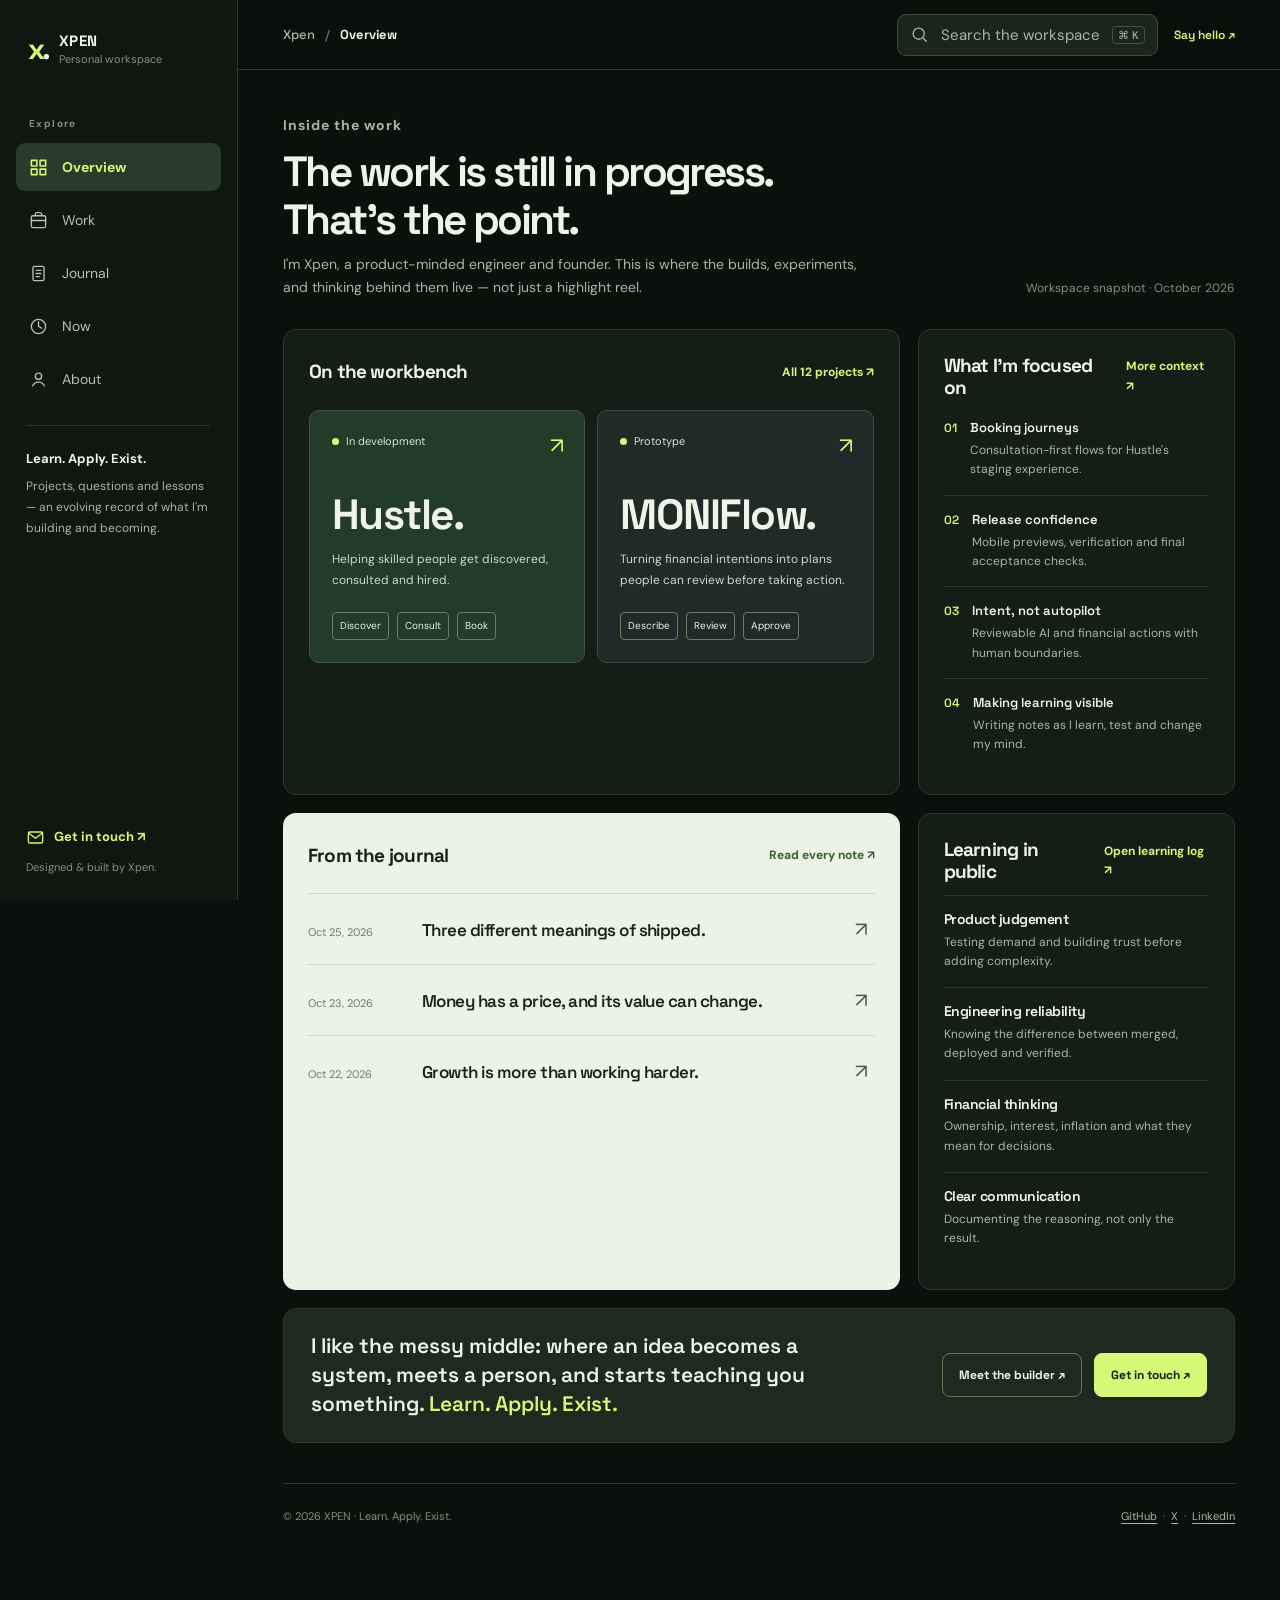
==== commit 858d36cf: "feat(portfolio): create navigable workspace overview view" ====
--- a/portfolio-2026/index.html
+++ b/portfolio-2026/index.html
@@ -1,172 +1,96 @@
 <!doctype html>
 <html lang="en">
 <head>
-  <meta charset="utf-8">
-  <meta name="viewport" content="width=device-width, initial-scale=1">
-  <meta name="theme-color" content="#0b0d0c">
-  <meta name="color-scheme" content="dark">
-  <link rel="manifest" href="manifest.webmanifest">
-  
-  <meta name="description" content="Xpen — the portfolio of Ayomide David Oladeji. Full-stack engineer and founder building products at the intersection of human experience, AI, and the real world.">
-  <meta property="og:type" content="website">
-  <meta property="og:title" content="Xpen — Product Engineer & Founder">
-  <meta property="og:description" content="I build things that move ideas into the real world. Explore products, AI agents, fintech, and experiments by Ayomide David Oladeji.">
-  <meta property="og:image" content="og-cover.svg">
-  <title>Xpen — Product Engineer & Founder</title>
-  <link rel="icon" type="image/svg+xml" href="data:image/svg+xml,%3Csvg%20xmlns%3D%22http%3A//www.w3.org/2000/svg%22%20width%3D%2264%22%20height%3D%2264%22%20viewBox%3D%220%200%2064%2064%22%3E%3Crect%20width%3D%2264%22%20height%3D%2264%22%20rx%3D%2214%22%20fill%3D%22%23121513%22/%3E%3Cpath%20d%3D%22m15%2016%2013.8%2016L15%2048h10.2l9-10.7L43.5%2048H54L40.2%2031.8%2053.5%2016H43.3L34.8%2026%2026%2016Z%22%20fill%3D%22%23d5f976%22/%3E%3Ccircle%20cx%3D%2252%22%20cy%3D%2251%22%20r%3D%225%22%20fill%3D%22%23d5f976%22/%3E%3C/svg%3E%0A">
-  <link rel="preconnect" href="https://fonts.googleapis.com">
-  <link rel="preconnect" href="https://fonts.gstatic.com" crossorigin>
-  <link href="https://fonts.googleapis.com/css2?family=DM+Sans:wght@400;500;600;700&family=Space+Grotesk:wght@400;500;600;700&display=swap" rel="stylesheet">
-  <link rel="stylesheet" href="styles.css">
-  <link rel="stylesheet" href="xpen-redesign.css">
-  <link rel="stylesheet" href="ui-ux-polish.css">
-  <script src="script.js" defer></script>
-  <!-- Metricool analytics: portfolio and journal page views -->
-  <script>
-    function loadScript(callback) {
-      var head = document.getElementsByTagName("head")[0];
-      var script = document.createElement("script");
-      script.type = "text/javascript";
-      script.src = "https://tracker.metricool.com/resources/be.js";
-      script.onreadystatechange = callback;
-      script.onload = callback;
-      head.appendChild(script);
-    }
-    loadScript(function () {
-      beTracker.t({hash:"1f43660b56d4fd981dcc907d47ba6ca2"});
-    });
-  </script>
+<meta charset="utf-8">
+<meta name="viewport" content="width=device-width, initial-scale=1">
+<meta name="theme-color" content="#0b100d">
+<meta name="description" content="Explore Xpen's personal workspace: projects, founder's journal, what he is learning and the process behind each build.">
+<meta property="og:type" content="website">
+<meta property="og:title" content="Xpen — The Work, in Progress">
+<meta property="og:description" content="Explore Xpen's personal workspace: projects, founder's journal, what he is learning and the process behind each build.">
+<meta property="og:image" content="og-cover.svg">
+<title>Xpen — The Work, in Progress</title>
+<link rel="icon" type="image/svg+xml" href="favicon.svg">
+<link rel="preconnect" href="https://fonts.googleapis.com">
+<link rel="preconnect" href="https://fonts.gstatic.com" crossorigin>
+<link href="https://fonts.googleapis.com/css2?family=DM+Sans:wght@400;500;600;700&family=Space+Grotesk:wght@400;500;600;700&display=swap" rel="stylesheet">
+
+<link rel="stylesheet" href="workspace.css">
+
+<script src="workspace.js" defer></script>
+<script>
+  (function(){
+    var s=document.createElement('script');s.src='https://tracker.metricool.com/resources/be.js';
+    s.onload=function(){if(window.beTracker&&typeof window.beTracker.t==='function')window.beTracker.t({hash:"1f43660b56d4fd981dcc907d47ba6ca2"});};
+    document.head.appendChild(s);
+  })();
+</script>
 </head>
-<body>
-  <div id="top" aria-hidden="true"></div>
-  <a class="skip-link" href="#main">Skip to content</a>
-  <div class="noise" aria-hidden="true"></div>
-  <div class="reading-progress" id="reading-progress" aria-hidden="true"></div>
-  <header class="site-header">
-    <div class="container nav-shell">
-      <a class="brand" href="#top" aria-label="Xpen home"><span class="brand-symbol">x<span class="brand-dot">.</span></span><span class="brand-word">XPEN<span class="brand-slash">/</span></span></a>
-      <nav class="nav-links" id="primary-nav" aria-label="Main navigation">
-        <a href="#work">Work <span class="nav-num">01</span></a>
-        <a href="#notes">Notes <span class="nav-num">02</span></a>
-        <a href="#about">About <span class="nav-num">03</span></a>
-        <a href="#experience">Journey <span class="nav-num">04</span></a>
-        <a class="nav-mobile-contact" href="#contact">Contact</a>
-      </nav>
-      <a class="nav-cta" href="#contact">Let's connect <span aria-hidden="true">↗</span></a>
-      <button class="menu-toggle" id="menu-toggle" aria-label="Open navigation" aria-expanded="false" aria-controls="primary-nav"><span></span><span></span></button>
+<body class="os-experience overview-page">
+
+<div class="os-shell">
+  <a class="os-skip" href="#main">Skip to content</a>
+  <aside class="os-sidebar" aria-label="Workspace navigation">
+    <a class="os-brand" href="/" aria-label="Xpen — overview"><span class="os-brand-mark">x<span>.</span></span><span class="os-brand-name"><strong>XPEN</strong><small>Personal workspace</small></span></a>
+    <p class="os-rail-label">Explore</p>
+    <nav class="os-side-nav" aria-label="Main navigation">
+      <a href="/" aria-current="page"><svg class="os-icon" viewBox="0 0 24 24" aria-hidden="true"><path d="M3 3h7v7H3zM14 3h7v7h-7zM3 14h7v7H3zM14 14h7v7h-7z"/></svg><span>Overview</span></a>
+      <a href="/projects/" ><svg class="os-icon" viewBox="0 0 24 24" aria-hidden="true"><rect x="3" y="6" width="18" height="15" rx="2"/><path d="M8 6V4a2 2 0 0 1 2-2h4a2 2 0 0 1 2 2v2M3 12h18"/></svg><span>Work</span></a>
+      <a href="/journal/" ><svg class="os-icon" viewBox="0 0 24 24" aria-hidden="true"><rect x="5" y="3" width="14" height="18" rx="2"/><path d="M9 8h6M9 12h6M9 16h4"/></svg><span>Journal</span></a>
+      <a href="/now/" ><svg class="os-icon" viewBox="0 0 24 24" aria-hidden="true"><circle cx="12" cy="12" r="9"/><path d="M12 6v6l4 2"/></svg><span>Now</span></a>
+      <a href="/about/" ><svg class="os-icon" viewBox="0 0 24 24" aria-hidden="true"><circle cx="12" cy="8" r="4"/><path d="M4.7 20a8 8 0 0 1 14.6 0"/></svg><span>About</span></a>
+    </nav>
+    <hr class="os-sidebar-divider">
+    <div class="os-rail-note"><strong>Learn. Apply. Exist.</strong>Projects, questions and lessons — an evolving record of what I'm building and becoming.</div>
+    <div class="os-rail-foot"><a class="os-mail" href="mailto:ayomide.david.oladeji@gmail.com"><svg class="os-icon" viewBox="0 0 24 24" aria-hidden="true"><rect x="3" y="5" width="18" height="14" rx="2"/><path d="m4 7 8 6 8-6"/></svg> <span>Get in touch ↗</span></a><p>Designed & built by Xpen.</p></div>
+  </aside>
+  <div class="os-main">
+    <header class="os-topbar ">
+      <div class="os-breadcrumb"><a href="/">Xpen</a><span class="separator">/</span><strong>Overview</strong></div>
+      <div class="os-top-actions"><button type="button" id="os-search-trigger" class="os-command-trigger" aria-label="Search projects, notes and pages"><svg class="os-icon" viewBox="0 0 24 24" aria-hidden="true"><circle cx="11" cy="11" r="7"/><path d="m16.3 16.3 4.3 4.3"/></svg><span class="os-search-label">Search the workspace</span><kbd>⌘ K</kbd></button><a class="os-top-contact" href="mailto:ayomide.david.oladeji@gmail.com">Say hello ↗</a></div>
+    </header>
+    <main class="os-content" id="main"><div class="os-page-heading">
+  <div><p class="os-eyebrow">Inside the work</p><h1>The work is still in progress.<br>That's the point.</h1><p>I'm Xpen, a product-minded engineer and founder. This is where the builds, experiments, and thinking behind them live — not just a highlight reel.</p></div>
+  <span class="os-meta-text">Workspace snapshot · October 2026</span>
+</div>
+<div class="os-dash">
+  <section class="os-panel os-panel-pad os-feature-board" aria-labelledby="current-builds"><div class="os-panel-head"><h2 id="current-builds">On the workbench</h2><a href="/projects/">All 12 projects ↗</a></div>
+    <div class="os-feature-list">
+      <a class="os-feature" href="/projects/#inspect-hustle"><span class="tag">In development</span><span class="os-arrow" aria-hidden="true">↗</span><h3 class="os-feature-name">Hustle.</h3><p>Helping skilled people get discovered, consulted and hired.</p><div class="os-flow" aria-label="Discovery, consultation and booking"><span>Discover</span><span>Consult</span><span>Book</span></div></a>
+      <a class="os-feature secondary" href="/projects/#inspect-moniflow"><span class="tag">Prototype</span><span class="os-arrow" aria-hidden="true">↗</span><h3 class="os-feature-name">MONIFlow.</h3><p>Turning financial intentions into plans people can review before taking action.</p><div class="os-flow" aria-label="Describe, review and approve"><span>Describe</span><span>Review</span><span>Approve</span></div></a>
     </div>
-  </header>
-
-  <main id="main">
-    <section class="hero section-pad" aria-labelledby="hero-title">
-      <div class="hero-grid" aria-hidden="true"></div>
-      <div class="container hero-layout">
-        <div class="hero-copy">
-          <div class="eyebrow hero-eyebrow"><span class="live-dot"></span> <span>AYOMIDE DAVID OLADEJI <span class="eyebrow-divider">/</span> LAGOS, NIGERIA</span></div>
-          <h1 id="hero-title">Turning <span class="outlined">what if</span><br>into <span class="highlight">what's next<span class="star">✳</span></span></h1>
-          <p class="hero-description">I'm <strong>Xpen</strong> — a product-minded full-stack engineer and founder. I design and build ambitious ideas across commerce, AI agents, fintech, and the physical world.</p>
-          <div class="hero-actions">
-            <a class="btn btn-solid" href="#work">Explore my work <span aria-hidden="true">↗</span></a>
-            <a class="text-link" href="https://github.com/realxpen" target="_blank" rel="noopener noreferrer">My GitHub <span aria-hidden="true">↗</span></a>
-          </div>
-        </div>
-        <div class="hero-art" aria-hidden="true">
-          <div class="orb-orbit orb-orbit-outer"></div><div class="orb-orbit orb-orbit-inner"></div>
-          <div class="orb-core"><div class="orb-specular"></div><div class="orb-letter">X</div></div>
-          <div class="orbit-badge orbit-badge-top"><span class="badge-small">CURRENTLY BUILDING</span><span>HUSTLE<span class="badge-arrow">↗</span></span></div>
-          <div class="orbit-badge orbit-badge-bottom"><span class="badge-small">OPERATING MODE</span><span>IDEA → REALITY <span class="pulse-line">▁▃▇▂</span></span></div>
-          <div class="orb-cross orb-cross-a">+</div><div class="orb-cross orb-cross-b">+</div>
-        </div>
-        <div class="hero-bottom"><span>SCROLL TO EXPLORE</span><span class="scroll-line"></span><span class="hero-bottom-right">BUILDING FOR PEOPLE, NOT JUST PIXELS. <span>↘</span></span></div>
-      </div>
-    </section>
-
-    <div class="ticker" aria-label="Areas I work in"><div class="ticker-track"><span>PRODUCT ENGINEERING</span><i>✳</i><span>AI AGENTS</span><i>✳</i><span>FULL-STACK DEVELOPMENT</span><i>✳</i><span>FINTECH</span><i>✳</i><span>DESIGN SYSTEMS</span><i>✳</i><span>REAL-WORLD INTELLIGENCE</span><i>✳</i><span>PRODUCT ENGINEERING</span><i>✳</i><span>AI AGENTS</span><i>✳</i><span>FULL-STACK DEVELOPMENT</span><i>✳</i><span>FINTECH</span><i>✳</i><span>DESIGN SYSTEMS</span><i>✳</i><span>REAL-WORLD INTELLIGENCE</span><i>✳</i></div></div>
-
-    <section class="work section-pad" id="work" aria-labelledby="work-title">
-      <div class="container">
-        <div class="section-heading reveal"><div><span class="section-kicker"><span class="section-index">01 /</span> WHAT I'VE BUILT</span><h2 id="work-title">Selected <span class="accent-serif">work.</span></h2></div><p>Startups, experiments, prototypes, and products. Different problems, same obsession: making something useful feel effortless.</p></div>
-        <div class="work-toolbar">
-          <div class="work-search-wrap">
-            <label class="visually-hidden" for="work-search">Search projects by name, technology or description</label>
-            <svg class="search-icon" viewBox="0 0 24 24" width="18" height="18" aria-hidden="true" fill="none" stroke="currentColor" stroke-width="1.7" stroke-linecap="round"><circle cx="10.8" cy="10.8" r="6.7"/><path d="m16 16 4.5 4.5"/></svg>
-            <input type="search" id="work-search" placeholder="Search projects or technologies…" autocomplete="off" spellcheck="false" aria-controls="project-grid">
-            <kbd class="search-shortcut" aria-hidden="true">/</kbd>
-          </div>
-          <span class="work-hint">A curated look at what I've built <span aria-hidden="true">↙</span></span>
-        </div>
-        <div class="filter-bar" role="group" aria-label="Filter projects">
-          <button class="filter-btn active" type="button" data-filter="all" aria-pressed="true">All work <span id="all-count">12</span></button>
-          <button class="filter-btn" type="button" data-filter="products" aria-pressed="false">Products</button>
-          <button class="filter-btn" type="button" data-filter="agents" aria-pressed="false">AI & agents</button>
-          <button class="filter-btn" type="button" data-filter="fintech" aria-pressed="false">Fintech</button>
-          <button class="filter-btn" type="button" data-filter="research" aria-pressed="false">R&D</button>
-        </div>
-        <p class="visually-hidden" aria-live="polite" id="filter-status"></p>
-        <div class="project-grid" id="project-grid"></div>
-        <noscript><p class="no-js">Enable JavaScript to explore the interactive project gallery, or <a href="https://github.com/realxpen?tab=repositories">see my work on GitHub ↗</a>.</p></noscript>
-        <div class="work-more-wrap" id="work-more-wrap"><button id="work-more" class="more-button" type="button" aria-expanded="false">Explore all projects <span id="remaining-count"></span> <span class="more-chevron" aria-hidden="true">↓</span></button></div>
-        <div class="gallery-route"><a class="btn btn-solid" href="projects/">Explore all projects <span aria-hidden="true">↗</span></a><span>12 projects · Products, AI, fintech, and experiments</span></div>
-        <div class="archive-note reveal"><div><span class="archive-icon">✳</span><strong>And there's more under the hood.</strong><p>Explorations in local marketplaces, SaaS, POS systems, product interfaces, and early prototypes live alongside these deeper builds.</p></div><a class="outline-link" href="https://github.com/realxpen?tab=repositories" target="_blank" rel="noopener noreferrer">Explore all repositories <span>↗</span></a></div>
-      </div>
-    </section>
-
-
-    <section class="thoughts-section section-pad" id="notes" aria-labelledby="notes-title">
-      <div class="container">
-        <div class="thoughts-heading section-heading reveal">
-          <div><span class="section-kicker"><span class="section-index">02 /</span> FOUNDER'S JOURNAL</span><h2 id="notes-title">Notes from <span class="accent-serif">the process.</span></h2></div>
-          <div class="thoughts-heading-side"><p>The work you see is only part of the story. Here are some of the questions, lessons and small changes in perspective behind it.</p><a class="thoughts-view-link" href="journal/">Visit the journal <span aria-hidden="true">↗</span></a></div>
-        </div>
-        <div class="thought-grid">
-          <a class="thought-card reveal" href="journal/#marketplace-is-trust" aria-label="Read A marketplace is more than a list of services.">
-            <div class="thought-card-top"><span>FOUNDER'S JOURNAL</span><span>4 MIN READ</span></div>
-            <div class="thought-card-content"><span class="thought-number">01 / NOTE</span><h3>A marketplace is more than a list of services.</h3><p>What building Hustle is teaching me about trust, discovery and real opportunity.</p></div>
-            <div class="thought-card-bottom"><span>Read the thinking</span><span aria-hidden="true">↗</span></div>
-          </a>
-          <a class="thought-card reveal" href="journal/#agents-and-approval" aria-label="Read A good AI agent should know when to ask.">
-            <div class="thought-card-top"><span>ENGINEERING NOTE</span><span>3 MIN READ</span></div>
-            <div class="thought-card-content"><span class="thought-number">02 / NOTE</span><h3>A good AI agent should know when to ask.</h3><p>From AEON to SABI and MONIFlow, autonomy means little without clear boundaries.</p></div>
-            <div class="thought-card-bottom"><span>Read the thinking</span><span aria-hidden="true">↗</span></div>
-          </a>
-          <a class="thought-card reveal" href="journal/#building-is-half-the-work" aria-label="Read Building the feature is only half the work.">
-            <div class="thought-card-top"><span>ENGINEERING / FOUNDER</span><span>OCT 18, 2026</span></div>
-            <div class="thought-card-content"><span class="thought-number">03 / NOTE</span><h3>Building the feature is only half the work.</h3><p>On shipping, reliability and the last mile between code and a working product.</p></div>
-            <div class="thought-card-bottom"><span>Read the thinking</span><span aria-hidden="true">↗</span></div>
-          </a>
-        </div>
-        <div class="learning-now reveal">
-          <div class="learning-now-label"><span class="live-dot"></span> NOW / OCTOBER 2026</div>
-          <div><h3>From writing code <span>to proving the whole experience.</span></h3><p>I'm learning how to build more reliable systems—from secure sessions and isolated staging environments to simulation-only payment flows and mobile release testing. I'm also practicing Python problem-solving and clearer technical documentation. The biggest lesson is learning to distinguish progress in the code from progress people can actually use.</p></div>
-          <a href="journal/#learning" class="learning-now-link">What I'm learning <span aria-hidden="true">↗</span></a>
-        </div>
-      </div>
-    </section>
-
-    <section class="manifesto section-pad" id="about" aria-labelledby="about-title">
-      <div class="container about-layout">
-        <div class="about-left reveal"><span class="section-kicker"><span class="section-index">03 /</span> THE HUMAN BEHIND THE CODE</span><div class="portrait-art" aria-label="Abstract XPEN monogram illustration" role="img"><div class="portrait-circle"></div><div class="portrait-x">x.</div><span class="portrait-label">KEEP BUILDING / KEEP LEARNING</span></div></div>
-        <div class="about-right reveal"><h2 id="about-title">I'm curious about <em>what's possible.</em><br>Then I build it.</h2><p>I’m Ayomide David Oladeji, but you can call me <strong>Xpen</strong>. I'm a computer science graduate from Olabisi Onabanjo University and a software engineer who enjoys working from the first messy idea all the way to real interfaces, APIs, and systems.</p><p>I founded <strong>Hustle</strong> to explore how skilled people can turn what they know into economic opportunity. That same curiosity keeps pulling me into human-controlled AI, financial tools, spatial intelligence, and better ways of building software.</p><p>I'm comfortable moving between product thinking, design, frontend, backend, databases, integrations, and experimentation. I believe a good engineer should understand not just <em>how</em> a thing works, but <em>why</em> it matters.</p><div class="about-mini-facts"><div><span>BASED IN</span><strong>Lagos, Nigeria</strong></div><div><span>EDUCATION</span><strong>B.Sc. Computer Science · 2025</strong></div><div><span>FOCUS</span><strong>Product · Full-stack · AI</strong></div></div></div>
-      </div>
-    </section>
-
-    <section class="capabilities section-pad" aria-labelledby="capabilities-title"><div class="container"><div class="section-heading reveal"><div><span class="section-kicker"><span class="section-index">04 /</span> THE TOOLBOX</span><h2 id="capabilities-title">Tools & <span class="accent-serif">thinking.</span></h2></div><p>Technologies are tools. The real skill is connecting them into an experience that works.</p></div><div class="stack-grid"><div class="stack-box reveal"><span class="stack-icon">⌘</span><h3>Frontend & mobile</h3><p>React, React Native, Expo, Next.js, TypeScript, JavaScript, HTML, CSS, Tailwind CSS</p></div><div class="stack-box reveal"><span class="stack-icon">⌁</span><h3>Backend & data</h3><p>Node.js, NestJS, FastAPI, Python, PostgreSQL, Prisma, Supabase, Redis, REST APIs</p></div><div class="stack-box reveal"><span class="stack-icon">✳</span><h3>AI & automation</h3><p>Agent workflows, tool calling, WebMCP, AWS Bedrock / Nova, Gemini, computer vision, prompt systems</p></div><div class="stack-box reveal"><span class="stack-icon">◈</span><h3>Products & delivery</h3><p>UX architecture, product strategy, GitHub, Vercel, cloud integrations, Power BI, Excel, rapid prototyping</p></div></div></div></section>
-
-    <section class="method-section section-pad" aria-labelledby="method-title"><div class="container method-layout"><div class="reveal"><span class="section-kicker"><span class="section-index">05 /</span> HOW I BUILD</span><h2 id="method-title">Not just a process.<br><span class="accent-serif">A way of thinking.</span></h2><p>I developed an approach called <strong>AED — Adaptive Ecosystem Development</strong>. It puts experience, system behavior, observation, and continuous evolution at the center of product building.</p><a class="text-link" href="#contact">Let's build thoughtfully <span aria-hidden="true">↗</span></a></div><div class="method-card reveal"><div class="method-card-top"><span>THE AED LOOP</span><span>12 CONNECTED CYCLES</span></div><div class="cycle-track"><div class="cycle active-cycle"><span>01</span>Vision</div><div class="cycle"><span>02</span>Ecosystem</div><div class="cycle"><span>03</span>Simulation</div><div class="cycle"><span>04</span>Architecture</div><div class="cycle"><span>05</span>Experience</div><div class="cycle"><span>06</span>Build</div><div class="cycle"><span>07</span>Activation</div><div class="cycle"><span>08</span>Shadow</div><div class="cycle"><span>09</span>Observation</div><div class="cycle"><span>10</span>Evolution</div><div class="cycle"><span>11</span>Distribution</div><div class="cycle"><span>12</span>Intelligence</div></div><div class="method-footer"><span>EXPERIENCE BEFORE IMPLEMENTATION</span><span>↗</span></div></div></div></section>
-
-    <section class="experience section-pad" id="experience" aria-labelledby="experience-title"><div class="container"><div class="section-heading reveal"><div><span class="section-kicker"><span class="section-index">06 /</span> MY PATH SO FAR</span><h2 id="experience-title">The <span class="accent-serif">journey.</span></h2></div><p>Engineering, entrepreneurship, team leadership, and customer-facing work — each one has shaped how I build.</p></div><div class="timeline">
-      <div class="timeline-row reveal"><span class="timeline-date">2025 — PRESENT</span><div><h3>Founder & Product Engineer <span>↗</span></h3><p class="timeline-org">Hustle — The Economy of You</p><p>Leading product vision, system architecture, experience design, and full-stack development of a content-first skills marketplace.</p></div><span class="timeline-tag">FOUNDER</span></div>
-      <div class="timeline-row reveal"><span class="timeline-date">2026 — PRESENT</span><div><h3>Senior Development Engineer, Tech/ICT</h3><p class="timeline-org">Treasure WAGEF · Volunteer</p><p>Contributing to plans and implementation for a stronger digital presence, organizational workflows, and paperless operations.</p></div><span class="timeline-tag">VOLUNTEER</span></div>
-      <div class="timeline-row reveal"><span class="timeline-date">2024 — PRESENT</span><div><h3>Independent Software Builder</h3><p class="timeline-org">Products, prototypes & hackathons</p><p>Building fintech interfaces, multi-step AI agents, mobile apps, commerce workflows, and experimental systems through independent projects and hackathons.</p></div><span class="timeline-tag">ENGINEERING</span></div>
-      <div class="timeline-row reveal"><span class="timeline-date">2024 — 2025</span><div><h3>Independent Travel Manager</h3><p class="timeline-org">Trevolution Group</p><p>Worked in customer-focused travel services, applying communication, problem-solving, and coordination skills.</p></div><span class="timeline-tag">OPERATIONS</span></div>
-      <div class="timeline-row reveal"><span class="timeline-date">2020 — 2023</span><div><h3>Sales Representative</h3><p class="timeline-org">More Blessing Venture</p><p>Developed practical customer relationship and commercial skills through frontline sales.</p></div><span class="timeline-tag">SALES</span></div>
-      <div class="timeline-row reveal"><span class="timeline-date">2020 — 2025</span><div><h3>B.Sc. Computer Science</h3><p class="timeline-org">Olabisi Onabanjo University</p><p>Formal foundation in computing, paired with self-directed building and applied projects.</p></div><span class="timeline-tag">EDUCATION</span></div>
-    </div><div class="other-experience reveal"><strong>Also part of the story</strong><span>Executive Assistant · Scitylana</span><span>Supervisor & Budget Manager · Brace De Grace Construction Co.</span><span>Learn2Earn 2026 participant</span></div></div></section>
-
-    <section class="contact section-pad" id="contact" aria-labelledby="contact-title"><div class="container contact-box reveal"><span class="section-kicker"><span class="section-index">07 /</span> MAKE SOMETHING MATTER</span><div class="contact-title-row"><h2 id="contact-title">Have a <span>big idea?</span><br>Let's make it real<span class="contact-dot">.</span></h2><div class="contact-stamp" aria-hidden="true">XPEN ✳ XPEN ✳ XPEN ✳</div></div><div class="contact-bottom"><p>Open to meaningful conversations about products, engineering, startups, and ambitious experiments. Reach me directly at <a class="contact-email-link" href="mailto:ayomide.david.oladeji@gmail.com">ayomide.david.oladeji@gmail.com</a>.</p><div class="contact-buttons"><a href="mailto:ayomide.david.oladeji@gmail.com" class="btn btn-dark" aria-label="Send an email to ayomide.david.oladeji@gmail.com">Email me <span aria-hidden="true">↗</span></a><a href="https://www.linkedin.com/in/xpenhimself/" target="_blank" rel="noopener noreferrer" class="btn btn-outline-light">Connect on LinkedIn <span aria-hidden="true">↗</span></a><a href="https://x.com/xpendesign" target="_blank" rel="noopener noreferrer" class="btn btn-outline-light">Connect on X <span aria-hidden="true">↗</span></a></div></div></div></section>
-  </main>
-
-  <a href="#top" class="back-to-top" id="back-to-top" aria-label="Back to top">↑</a>
-  <footer class="footer"><div class="container"><div class="footer-top"><a class="brand" href="#top"><span class="brand-symbol">x<span class="brand-dot">.</span></span><span class="brand-word">XPEN<span class="brand-slash">/</span></span></a><span>MADE WITH CURIOSITY, CODE & A LITTLE CHAOS.</span></div><div class="footer-bottom"><span>© <span id="year">2026</span> AYOMIDE DAVID OLADEJI</span><div><a href="mailto:ayomide.david.oladeji@gmail.com">EMAIL ↗</a><a href="journal/">JOURNAL ↗</a><a href="https://github.com/realxpen" target="_blank" rel="noopener noreferrer">GITHUB ↗</a><a href="https://www.linkedin.com/in/xpenhimself/" target="_blank" rel="noopener noreferrer">LINKEDIN ↗</a><a href="https://x.com/xpendesign" target="_blank" rel="noopener noreferrer">X / TWITTER ↗</a><a href="https://www.pinterest.com/xpenhimself/" target="_blank" rel="noopener noreferrer">PINTEREST ↗</a><a href="https://www.youtube.com/channel/UC5XNdyVibs5R7DssxVswN3g" target="_blank" rel="noopener noreferrer">YOUTUBE ↗</a></div><a href="#top">BACK TO TOP ↑</a></div></div></footer>
+  </section>
+  <section class="os-panel os-panel-pad os-focus-board" aria-labelledby="work-focus"><div class="os-panel-head"><h2 id="work-focus">What I'm focused on</h2><a href="/now/">More context ↗</a></div>
+    <div class="os-focus-list">
+      <div class="os-focus-item"><span class="num">01</span><div><strong>Booking journeys</strong><p>Consultation-first flows for Hustle's staging experience.</p></div></div>
+      <div class="os-focus-item"><span class="num">02</span><div><strong>Release confidence</strong><p>Mobile previews, verification and final acceptance checks.</p></div></div>
+      <div class="os-focus-item"><span class="num">03</span><div><strong>Intent, not autopilot</strong><p>Reviewable AI and financial actions with human boundaries.</p></div></div>
+      <div class="os-focus-item"><span class="num">04</span><div><strong>Making learning visible</strong><p>Writing notes as I learn, test and change my mind.</p></div></div>
+    </div>
+  </section>
+  <section class="os-panel os-panel-pad os-notes-board" aria-labelledby="latest-notes"><div class="os-panel-head"><h2 id="latest-notes">From the journal</h2><a href="/journal/">Read every note ↗</a></div>
+    <div class="os-note-list">
+      <a class="os-note-row" href="/journal/#three-different-meanings-of-shipped"><time datetime="2026-10-25">Oct 25, 2026</time><strong>Three different meanings of shipped.</strong><span aria-hidden="true">↗</span></a>
+      <a class="os-note-row" href="/journal/#day-18-inflation-interest-exchange"><time datetime="2026-10-23">Oct 23, 2026</time><strong>Money has a price, and its value can change.</strong><span aria-hidden="true">↗</span></a>
+      <a class="os-note-row" href="/journal/#day-17-productivity-development"><time datetime="2026-10-22">Oct 22, 2026</time><strong>Growth is more than working harder.</strong><span aria-hidden="true">↗</span></a>
+    </div>
+  </section>
+  <section class="os-panel os-panel-pad os-learning-board" aria-labelledby="now-learning"><div class="os-panel-head"><h2 id="now-learning">Learning in public</h2><a href="/now/">Open learning log ↗</a></div>
+    <div class="os-learning-item"><h3>Product judgement</h3><p>Testing demand and building trust before adding complexity.</p></div>
+    <div class="os-learning-item"><h3>Engineering reliability</h3><p>Knowing the difference between merged, deployed and verified.</p></div>
+    <div class="os-learning-item"><h3>Financial thinking</h3><p>Ownership, interest, inflation and what they mean for decisions.</p></div>
+    <div class="os-learning-item"><h3>Clear communication</h3><p>Documenting the reasoning, not only the result.</p></div>
+  </section>
+  <section class="os-panel os-profile-card" aria-label="About Xpen"><p class="intro">I like the messy middle: where an idea becomes a system, meets a person, and starts teaching you something. <em>Learn. Apply. Exist.</em></p><div class="actions"><a class="os-button" href="/about/">Meet the builder ↗</a><a class="os-button primary" href="mailto:ayomide.david.oladeji@gmail.com">Get in touch ↗</a></div></section>
+</div>
+      <div class="os-minifooter"><span>© <span id="year">2026</span> XPEN · Learn. Apply. Exist.</span><span><a href="https://github.com/realxpen" target="_blank" rel="noopener noreferrer">GitHub</a> &nbsp;·&nbsp; <a href="https://x.com/xpendesign" target="_blank" rel="noopener noreferrer">X</a> &nbsp;·&nbsp; <a href="https://www.linkedin.com/in/xpenhimself/" target="_blank" rel="noopener noreferrer">LinkedIn</a></span></div>
+    </main>
+  </div>
+  <nav class="os-bottom-nav" aria-label="Mobile navigation"><a href="/" aria-current="page"><svg class="os-icon" viewBox="0 0 24 24" aria-hidden="true"><path d="M3 3h7v7H3zM14 3h7v7h-7zM3 14h7v7H3zM14 14h7v7h-7z"/></svg><span>Overview</span></a><a href="/projects/" ><svg class="os-icon" viewBox="0 0 24 24" aria-hidden="true"><rect x="3" y="6" width="18" height="15" rx="2"/><path d="M8 6V4a2 2 0 0 1 2-2h4a2 2 0 0 1 2 2v2M3 12h18"/></svg><span>Work</span></a><a href="/journal/" ><svg class="os-icon" viewBox="0 0 24 24" aria-hidden="true"><rect x="5" y="3" width="14" height="18" rx="2"/><path d="M9 8h6M9 12h6M9 16h4"/></svg><span>Journal</span></a><a href="/now/" ><svg class="os-icon" viewBox="0 0 24 24" aria-hidden="true"><circle cx="12" cy="12" r="9"/><path d="M12 6v6l4 2"/></svg><span>Now</span></a><a href="/about/" ><svg class="os-icon" viewBox="0 0 24 24" aria-hidden="true"><circle cx="12" cy="8" r="4"/><path d="M4.7 20a8 8 0 0 1 14.6 0"/></svg><span>About</span></a></nav>
+  <dialog class="os-command" id="os-command" aria-label="Search the Xpen workspace">
+    <div class="os-command-head"><svg class="os-icon" viewBox="0 0 24 24" aria-hidden="true"><circle cx="11" cy="11" r="7"/><path d="m16.3 16.3 4.3 4.3"/></svg><input type="search" id="os-search-input" placeholder="Projects, notes, topics or pages…" autocomplete="off" aria-label="Search projects, journal entries and pages"/><button id="os-search-close" type="button">Esc</button></div>
+    <div class="os-command-results" id="os-search-results"></div><div class="os-command-foot">Press ↑ or ↓ to navigate. Enter opens an item.</div>
+  </dialog>
+</div>
 </body>
-</html>+</html>
--- a/portfolio-2026/workspace.css
+++ b/portfolio-2026/workspace.css
@@ -0,0 +1,331 @@
+/* Xpen Workspace • concept 01
+   Product architecture, not a marketing landing page.
+   Keep source/ and public/ mirrors byte-identical. */
+:root {
+  --os-bg:#0b100d; --os-rail:#101711; --os-surface:#151d17;
+  --os-surface-alt:#1b261e; --os-raised:#243027;
+  --os-rule:#2a382e; --os-ink:#eff4e9; --os-muted:#a7b7a4;
+  --os-subtle:#80917f; --os-accent:#d5f976; --os-paper:#edf2e6;
+  --os-paper-ink:#172418; --os-font:'DM Sans',Arial,sans-serif;
+  --os-head:'Space Grotesk',Arial,sans-serif; --os-rail-width:238px;
+}
+*,*::before,*::after{box-sizing:border-box}
+html{scroll-behavior:smooth;scroll-padding-top:96px}
+body.os-experience{margin:0;overflow-x:hidden;background:var(--os-bg);color:var(--os-ink);font:400 15px/1.6 var(--os-font);color-scheme:dark;-webkit-font-smoothing:antialiased}
+.os-experience a{color:inherit;text-decoration:none}
+.os-experience button,.os-experience input{font:inherit}
+.os-experience h1,.os-experience h2,.os-experience h3,.os-experience h4{font-family:var(--os-head);letter-spacing:-.035em;line-height:1.13;margin:0}
+.os-experience p{margin:0}
+.os-experience button{cursor:pointer}
+.os-experience img,.os-experience svg{max-width:100%}
+.os-experience :is(a,button,input,summary):focus-visible{outline:2px solid var(--os-accent);outline-offset:3px}
+.os-experience [hidden]{display:none!important}
+.os-skip{position:fixed;left:15px;top:-70px;z-index:500;background:var(--os-accent);color:var(--os-paper-ink)!important;padding:12px 17px;border-radius:7px;font-weight:700}
+.os-skip:focus{top:12px}
+.os-icon{width:19px;height:19px;flex:none;fill:none;stroke:currentColor;stroke-width:1.7;stroke-linecap:round;stroke-linejoin:round}
+.os-shell{min-height:100vh}
+.os-sidebar{width:var(--os-rail-width);position:fixed;left:0;top:0;bottom:0;z-index:40;background:var(--os-rail);border-right:1px solid var(--os-rule);display:flex;flex-direction:column;padding:28px 16px 19px}
+.os-brand{display:flex;align-items:center;gap:12px;padding:0 12px;margin-bottom:45px;min-height:43px}
+.os-brand-mark{font:700 29px/.9 var(--os-head);letter-spacing:-.12em;color:var(--os-accent)}
+.os-brand-mark span{color:var(--os-ink)}
+.os-brand-name{display:flex;flex-direction:column;gap:1px}
+.os-brand-name strong{font:700 15px var(--os-head);letter-spacing:.02em}
+.os-brand-name small{color:var(--os-subtle);font-size:11px}
+.os-rail-label{padding:0 13px 11px;color:var(--os-subtle);font-size:10px;font-weight:700;letter-spacing:.14em}
+.os-side-nav{display:grid;gap:5px}
+.os-side-nav a{display:flex;align-items:center;gap:14px;padding:12px 13px;border-radius:9px;color:#b2c2b0;min-height:48px;transition:background-color .18s ease,color .18s ease;font-size:14px}
+.os-side-nav a:hover{background:#1a281c;color:var(--os-ink)}
+.os-side-nav a[aria-current=page]{background:#293b2a;color:var(--os-accent);font-weight:700}
+.os-side-nav a[aria-current=page] .os-icon{stroke-width:2}
+.os-sidebar-divider{border:0;border-top:1px solid var(--os-rule);margin:22px 11px}
+.os-rail-note{margin:0 10px;color:var(--os-muted);font-size:12px;line-height:1.75}
+.os-rail-note strong{display:block;color:var(--os-ink);font-size:13px;margin-bottom:5px}
+.os-rail-foot{margin-top:auto;display:grid;gap:12px;padding:16px 10px 4px}
+.os-rail-foot .os-mail{display:flex;align-items:center;gap:9px;color:var(--os-accent);font-size:13px;font-weight:700}
+.os-rail-foot p{font-size:11px;color:var(--os-subtle)}
+.os-main{margin-left:var(--os-rail-width);min-width:0;min-height:100vh}
+.os-topbar{height:70px;display:flex;align-items:center;justify-content:space-between;gap:20px;padding:0 clamp(21px,3.5vw,55px);border-bottom:1px solid var(--os-rule);background:rgba(11,16,13,.97);position:sticky;top:0;z-index:25;backdrop-filter:blur(10px)}
+.os-breadcrumb{display:flex;align-items:center;gap:10px;color:var(--os-muted);font:500 13px var(--os-head);min-width:0}
+.os-breadcrumb .separator{color:#617360}
+.os-breadcrumb strong{color:var(--os-ink);white-space:nowrap;overflow:hidden;text-overflow:ellipsis}
+.os-top-actions{display:flex;align-items:center;gap:16px}
+.os-command-trigger{display:flex;align-items:center;gap:12px;border:1px solid #3b4d3e;background:#1a251d;color:var(--os-muted);border-radius:9px;min-height:39px;padding:8px 12px;font-size:12px}
+.os-command-trigger:hover{color:var(--os-ink);border-color:#667d5c}
+.os-command-trigger kbd{font:500 11px var(--os-font);padding:1px 5px;border:1px solid #405344;border-radius:4px}
+.os-top-contact{font:600 12px var(--os-head);color:var(--os-accent)!important;white-space:nowrap}
+.os-content{width:min(100%,1530px);margin:0 auto;padding:clamp(24px,3.4vw,51px) clamp(21px,3.5vw,55px) 65px}
+.os-page-heading{display:flex;align-items:flex-end;justify-content:space-between;gap:30px;margin-bottom:31px}
+.os-page-heading h1{font-size:clamp(32px,3.3vw,51px);font-weight:650;letter-spacing:-.06em}
+.os-page-heading p{color:var(--os-muted);font-size:14px;max-width:590px;margin-top:10px}
+.os-eyebrow{font-size:11px;font-weight:700;color:var(--os-accent);letter-spacing:.07em;margin:0 0 12px!important}
+.os-meta-text{font-size:12px;color:var(--os-subtle);white-space:nowrap}
+.os-panel{background:var(--os-surface);border:1px solid var(--os-rule);border-radius:13px;min-width:0;overflow:hidden}
+.os-panel-pad{padding:25px}
+.os-panel-head{display:flex;justify-content:space-between;align-items:center;gap:17px;margin-bottom:21px}
+.os-panel-head h2{font-size:19px;letter-spacing:-.04em}
+.os-panel-head a,.os-text-link{font-size:12px!important;color:var(--os-accent)!important;font-weight:700;display:inline-flex;gap:8px;align-items:center;min-height:34px}
+.os-panel-head a:hover,.os-text-link:hover{text-decoration:underline;text-underline-offset:4px}
+.os-dash{display:grid;grid-template-columns:minmax(0,1.65fr) minmax(275px,.85fr);gap:18px;align-items:stretch}
+.os-dash .os-feature-board{grid-column:1}
+.os-dash .os-focus-board{grid-column:2}
+.os-feature-list{display:grid;grid-template-columns:repeat(2,minmax(0,1fr));gap:12px}
+.os-feature{position:relative;display:flex;flex-direction:column;min-height:250px;overflow:hidden;border-radius:10px;border:1px solid #405342;background:#233c2a;padding:22px;transition:border-color .2s ease,background-color .2s ease}
+.os-feature:hover{background:#2a4630;border-color:#769666}
+.os-feature.secondary{background:#202b29;border-color:#3b4c48}
+.os-feature.secondary:hover{background:#263633}
+.os-feature .tag{display:inline-flex;align-self:flex-start;gap:7px;align-items:center;color:#d2e4ce;font-size:11px}
+.os-feature .tag:before{content:"";height:7px;width:7px;background:var(--os-accent);border-radius:50%}
+.os-feature-name{font:650 clamp(31px,3.3vw,48px)/1 var(--os-head);letter-spacing:-.07em;margin:40px 0 11px!important}
+.os-feature p{font-size:12px;color:#ccd8c9;max-width:33ch;line-height:1.7}
+.os-feature .os-flow{display:flex;flex-wrap:wrap;gap:8px;margin-top:auto;padding-top:22px}
+.os-feature .os-flow span{font-size:10px;color:#e7f1e4;padding:5px 7px;border:1px solid #608061;border-radius:4px}
+.os-feature .os-arrow{position:absolute;top:17px;right:20px;color:var(--os-accent);font-size:22px}
+.os-focus-board{display:flex;flex-direction:column}
+.os-focus-list{display:grid;gap:0}
+.os-focus-item{padding:15px 0;border-top:1px solid var(--os-rule);display:flex;gap:13px}
+.os-focus-item:first-child{border-top:0;padding-top:0}
+.os-focus-item .num{font:600 12px var(--os-head);color:var(--os-accent);padding-top:1px}
+.os-focus-item strong{font:600 13px/1.4 var(--os-head);display:block}
+.os-focus-item p{font-size:12px;color:var(--os-muted);margin-top:4px}
+.os-focus-board .os-text-link{margin-top:auto;padding-top:16px}
+.os-notes-board{grid-column:1;background:var(--os-paper);color:var(--os-paper-ink);border:0}
+.os-notes-board .os-panel-head h2{color:var(--os-paper-ink)}
+.os-notes-board .os-panel-head a{color:#3c6033!important}
+.os-note-list{display:grid;gap:0}
+.os-note-row{display:grid;grid-template-columns:100px 1fr 20px;align-items:baseline;gap:14px;padding:19px 0;border-top:1px solid #cedac8}
+.os-note-row:hover strong{text-decoration:underline;text-underline-offset:4px}
+.os-note-row time{font-size:11px;color:#687c65}
+.os-note-row strong{font:600 17px/1.35 var(--os-head);letter-spacing:-.03em}
+.os-note-row > span{font-size:20px;color:#416139}
+.os-learning-board{grid-column:2}
+.os-learning-board .os-panel-head{margin-bottom:13px}
+.os-learning-item{padding:16px 0;border-top:1px solid var(--os-rule)}
+.os-learning-item:first-of-type{border-top:0}
+.os-learning-item h3{font-size:14px;font-weight:650}
+.os-learning-item p{font-size:12px;color:var(--os-muted);margin-top:5px}
+.os-profile-card{grid-column:1/-1;display:grid;grid-template-columns:minmax(0,1.4fr) minmax(0,.85fr);align-items:center;gap:18px;padding:23px 27px;background:#1c2a20}
+.os-profile-card .intro{font:600 21px/1.38 var(--os-head);max-width:650px}
+.os-profile-card .intro em{font-style:normal;color:var(--os-accent)}
+.os-profile-card .actions{display:flex;justify-content:flex-end;gap:12px;flex-wrap:wrap}
+.os-button{display:inline-flex;align-items:center;justify-content:center;gap:10px;padding:10px 16px;min-height:44px;font:700 12px var(--os-head);border-radius:8px;border:1px solid #647a59;color:var(--os-ink);background:transparent}
+.os-button:hover{background:#293a2b}
+.os-button.primary{background:var(--os-accent);border-color:var(--os-accent);color:#122010}
+.os-button.primary:hover{background:#e2ff9c}
+
+/* Projects: a searchable tool and detail inspector, not a showcase strip */
+.os-experience.projects-page .os-content,.os-experience.journal-page .os-content{max-width:1580px}
+.os-experience.projects-page .projects-hero{padding:0;background:none}
+.os-experience.projects-page .projects-hero .container,.os-experience.projects-page .work .container{width:100%;max-width:none}
+.os-experience.projects-page .projects-hero h1{font-size:clamp(29px,3vw,43px);letter-spacing:-.05em;margin:0}
+.os-experience.projects-page .projects-hero p{font-size:14px;margin-top:8px;color:var(--os-muted)}
+.os-experience.projects-page .work{padding:0;background:none}
+.os-experience.projects-page .work-toolbar{margin:0 0 12px}
+.os-experience.projects-page .work-search-wrap{max-width:none;width:100%;background:#172119}
+.os-experience.projects-page .filter-bar{display:flex;flex-wrap:wrap;gap:7px;padding:0;margin:0 0 17px;border:0}
+.os-experience.projects-page .filter-btn{font-size:12px;background:#19231c;color:#b1c1ae;min-height:40px;padding:8px 14px;border:1px solid #334638;border-radius:7px}
+.os-experience.projects-page .filter-btn.active{background:#2a412d;color:var(--os-accent);border-color:#567952}
+.os-experience.projects-page .projects-count{font-size:12px;margin:0 0 14px}
+.os-experience.projects-page .project-grid{display:grid;grid-template-columns:repeat(2,minmax(0,1fr));gap:15px}
+.os-experience.projects-page .project-card{border-radius:10px;background:#151d18;border:1px solid #344637;min-height:0;display:flex;flex-direction:column}
+.os-experience.projects-page .project-card:hover{background:#19241d;box-shadow:none;transform:none;border-color:#72906b}
+.os-experience.projects-page .project-visual{height:136px;flex:none;background:#1d2e21}
+.os-experience.projects-page .project-visual [class^=art-]{height:100%}
+.os-experience.projects-page .project-content{padding:21px;display:flex;flex-direction:column;flex:1;min-height:0}
+.os-experience.projects-page .project-overline{font-size:10px;margin:0 0 10px}
+.os-experience.projects-page .project-title-row h3{font-size:28px}
+.os-experience.projects-page .project-subtitle{font-size:12px}
+.os-experience.projects-page .project-description{font-size:13px;line-height:1.6;-webkit-line-clamp:3;margin:14px 0 15px}
+.os-experience.projects-page .project-bottom{margin-top:auto}
+.os-experience.projects-page .project-tags span{font-size:10px;padding:6px 9px}
+.os-experience.projects-page .project-links{margin-top:12px}
+.os-experience.projects-page .project-link{font-size:11px;min-height:35px}
+.os-experience.projects-page .project-arrow{min-width:39px;width:39px;height:39px}
+.os-experience.projects-page .inspect-project{border:1px solid #718a63;background:#26392a;color:var(--os-accent);border-radius:7px;padding:8px 12px;min-height:38px;font:600 11px var(--os-head);margin-top:13px;align-self:flex-start}
+.os-experience.projects-page .inspect-project:hover{background:#354d36}
+.os-experience.projects-page .archive-note{margin-top:22px;padding:18px;border:1px solid var(--os-rule);border-radius:9px}
+.os-experience.projects-page .empty-results{grid-column:1/-1}
+
+/* Journal: desktop two-pane reader + mobile native notes */
+.os-experience.journal-page .journal-entries-section{padding:0;background:none}
+.os-experience.journal-page .journal-entries-section .container{width:100%;max-width:none}
+.os-experience.journal-page .journal-index-heading,.os-experience.journal-page .journal-hero-mark,.os-experience.journal-page .journal-now,.os-experience.journal-page .journal-outro,.os-experience.journal-page .journal-coming{display:none}
+.os-journal-workbench{display:grid;grid-template-columns:minmax(265px,.45fr) minmax(0,1fr);gap:18px;align-items:start;min-height:550px}
+.os-note-browser{border:1px solid var(--os-rule);background:#141c16;border-radius:12px;overflow:hidden;min-width:0}
+.os-browser-head{padding:20px;border-bottom:1px solid var(--os-rule)}
+.os-browser-head h2{font-size:17px}
+.os-browser-head p{font-size:12px;color:var(--os-muted);margin-top:4px}
+.os-experience.journal-page .journal-tools{display:grid;gap:10px;padding:16px 18px;margin:0;align-items:stretch}
+.os-experience.journal-page .journal-filter{gap:5px}
+.os-experience.journal-page .journal-filter-btn{padding:8px 10px;min-height:37px;font-size:11px;border-radius:6px}
+.os-experience.journal-page .journal-search-label{background:#1b271d;border-color:#344638;min-height:44px;width:100%}
+.os-experience.journal-page #journal-search{font-size:14px}
+.os-note-catalog{border-top:1px solid var(--os-rule);max-height:min(68vh,800px);overflow:auto;scrollbar-color:#536b50 transparent}
+.os-catalog-item{display:grid;text-align:left;width:100%;gap:6px;padding:17px 18px;background:none;border:0;border-bottom:1px solid #2a392d;color:var(--os-ink)}
+.os-catalog-item:hover{background:#1b2a1e}
+.os-catalog-item[aria-current=true]{background:#23392a;box-shadow:inset 3px 0 var(--os-accent)}
+.os-catalog-item .meta{font-size:10px;color:var(--os-accent);font-weight:700}
+.os-catalog-item strong{font:600 15px/1.3 var(--os-head);letter-spacing:-.02em}
+.os-catalog-item .preview{font-size:12px;color:var(--os-muted);line-height:1.5}
+.os-experience.journal-page .journal-entry-list{display:none}
+.os-experience.journal-page #journal-no-results{padding:16px 20px}
+.os-note-reader{border:1px solid var(--os-rule);border-radius:12px;background:#171f19;min-width:0;min-height:590px;max-height:none;overflow:hidden}
+.os-reader-cover{background:#213127;padding:24px 29px;border-bottom:1px solid var(--os-rule);display:flex;align-items:center;justify-content:space-between;gap:13px}
+.os-reader-cover span{font-size:11px;color:var(--os-accent);font-weight:700}
+.os-reader-cover a{font-size:12px;color:var(--os-muted)}
+.os-reader-text{padding:clamp(25px,4vw,54px);min-height:420px;max-width:900px}
+.os-reader-text .meta{color:var(--os-accent);font-size:11px;font-weight:700;letter-spacing:.03em}
+.os-reader-text h2{font-size:clamp(28px,3.1vw,43px);margin:17px 0 13px}
+.os-reader-text .intro{font-size:15px;color:var(--os-muted);line-height:1.65;border-bottom:1px solid var(--os-rule);padding-bottom:25px;margin-bottom:25px}
+.os-reader-text .os-reader-body{color:#d4e0cf;font-size:15px;line-height:1.85}
+.os-reader-text .os-reader-body p{margin-bottom:18px}
+.os-reader-text .journal-question{margin:30px 0;background:#263829;color:#e8f4e2;padding:19px;border-radius:7px}
+.os-reader-text .journal-question p{margin:8px 0 0}
+.os-reader-text .journal-back{display:none}
+.os-reader-blank{display:grid;place-content:center;text-align:center;min-height:350px;color:var(--os-muted)}
+.os-reader-blank strong{color:var(--os-ink);font:600 22px var(--os-head)}
+.os-reader-blank p{max-width:32ch;margin:8px auto 0}
+.os-experience.journal-page .journal-entry[hidden]{display:none!important}
+
+/* Now and about — useful sections, not forced-scroll sales CTAs */
+.os-two-column{display:grid;grid-template-columns:minmax(0,1.42fr) minmax(275px,.77fr);gap:18px;align-items:start}
+.os-current-stack{display:grid;gap:13px}
+.os-priority-card{display:grid;grid-template-columns:120px 1fr;gap:18px;padding:24px;border:1px solid var(--os-rule);background:var(--os-surface);border-radius:11px}
+.os-priority-card .stage{display:flex;flex-direction:column;align-items:flex-start;gap:10px;font:600 12px var(--os-head);color:var(--os-accent)}
+.os-priority-card .stage b{font:700 35px var(--os-head);letter-spacing:-.07em}
+.os-priority-card h2{font-size:20px;margin-bottom:10px}
+.os-priority-card p{font-size:13px;color:var(--os-muted);line-height:1.7;margin-bottom:10px}
+.os-priority-card a{color:var(--os-accent);font-size:12px;font-weight:700}
+.os-side-stack{display:grid;gap:16px}
+.os-learning-list{display:grid;grid-template-columns:repeat(2,minmax(0,1fr));gap:13px}
+.os-learning-tile{padding:21px;background:#1a281e;border:1px solid #354936;border-radius:10px}
+.os-learning-tile small{font-size:10px;color:var(--os-accent);font-weight:700;letter-spacing:.07em}
+.os-learning-tile h3{font-size:18px;margin:14px 0 9px}
+.os-learning-tile p{font-size:13px;color:var(--os-muted)}
+.os-section-divider{border-top:1px solid var(--os-rule);margin:24px 0}
+.os-profile-top{display:grid;grid-template-columns:140px minmax(0,1fr);gap:30px;align-items:center}
+.os-monogram{width:140px;height:140px;border-radius:16px;background:#243c29;display:grid;place-items:center;color:var(--os-accent);font:750 87px var(--os-head);letter-spacing:-.15em;line-height:1}
+.os-profile-top p{margin:12px 0;color:var(--os-muted);font-size:14px;max-width:64ch}
+.os-fact-grid{display:grid;grid-template-columns:repeat(3,minmax(0,1fr));gap:12px;margin:22px 0}
+.os-fact{background:#18221b;border:1px solid #2b3e2e;padding:18px;border-radius:9px}
+.os-fact small{font-size:11px;color:var(--os-subtle);display:block;margin-bottom:8px}
+.os-fact strong{font:600 14px var(--os-head)}
+.os-bio{color:#c6d5c0;line-height:1.83;font-size:14px;max-width:82ch}
+.os-bio p{margin-bottom:16px}
+.os-experience-list{display:grid;gap:0;margin-top:12px}
+.os-experience-list article{border-top:1px solid var(--os-rule);padding:18px 0;display:grid;grid-template-columns:116px 1fr;gap:19px}
+.os-experience-list small{font-size:11px;color:var(--os-subtle)}
+.os-experience-list h3{font-size:16px}
+.os-experience-list p{font-size:13px;margin-top:5px;color:var(--os-muted)}
+.os-contact-list{display:grid;gap:8px;margin-top:19px}
+.os-contact-list a{display:flex;justify-content:space-between;gap:15px;padding:11px 13px;border:1px solid #3e543d;border-radius:8px;font-size:13px}
+.os-contact-list a:hover{border-color:var(--os-accent);background:#253527}
+
+/* Actual command palette, keyboard and click navigation */
+.os-command{position:fixed;border:1px solid #627960;border-radius:13px;padding:0;box-shadow:0 20px 90px rgba(0,0,0,.65);width:min(560px,calc(100vw - 25px));max-height:min(78vh,710px);background:#17221a;color:var(--os-ink)}
+.os-command::backdrop,.os-inspector::backdrop{background:rgba(2,7,3,.76);backdrop-filter:blur(2px)}
+.os-command-head{display:flex;align-items:center;gap:11px;padding:17px;border-bottom:1px solid var(--os-rule)}
+.os-command-head input{width:100%;min-width:0;outline:none!important;border:0;background:transparent;color:var(--os-ink);font-size:16px}
+.os-command-head input::placeholder{color:var(--os-subtle)}
+.os-command-head button{background:none;border:1px solid #3f5742;border-radius:6px;padding:4px 8px;color:var(--os-muted);font-size:11px}
+.os-command-results{max-height:53vh;overflow:auto;padding:10px}
+.os-search-result{padding:12px;display:flex;justify-content:space-between;gap:14px;border-radius:8px}
+.os-search-result:hover,.os-search-result[aria-selected=true]{background:#2b412e}
+.os-search-result .os-result-type{font-size:10px;color:var(--os-accent);font-weight:700;display:block;margin-bottom:3px}
+.os-search-result strong{display:block;font:600 14px var(--os-head)}
+.os-search-result small{color:var(--os-muted);font-size:12px}
+.os-command-empty{padding:29px;text-align:center;color:var(--os-muted)}
+.os-command-foot{padding:11px 17px;border-top:1px solid var(--os-rule);font-size:11px;color:var(--os-muted)}
+.os-inspector{position:fixed;max-width:min(630px,calc(100vw - 24px));width:100%;max-height:min(92vh,900px);border:1px solid #637e5a;border-radius:13px;background:#17231a;color:var(--os-ink);padding:0;box-shadow:0 28px 95px #000a}
+.os-inspector .inner{padding:clamp(22px,4vw,37px);overflow:auto}
+.os-inspector h2{font-size:clamp(30px,5vw,48px);margin:13px 0}
+.os-inspector .close{position:absolute;top:18px;right:18px;background:#2d4030;border:1px solid #4d674e;color:#edf3e5;border-radius:8px;width:39px;height:39px}
+.os-inspector .status{font-size:12px;color:var(--os-accent)}
+.os-inspector .role{font-size:12px;color:var(--os-muted)}
+.os-inspector .description{font-size:15px;color:#c4d6c0;line-height:1.85;margin:18px 0 28px}
+.os-inspector .tags{display:flex;flex-wrap:wrap;gap:7px;margin-bottom:29px}
+.os-inspector .tags span{border:1px solid #475b43;padding:6px 9px;border-radius:5px;font-size:11px}
+.os-inspector .links{display:flex;flex-wrap:wrap;gap:12px}
+.os-bottom-nav{display:none}
+.os-minifooter{border-top:1px solid var(--os-rule);padding:24px 0;margin-top:40px;display:flex;justify-content:space-between;gap:15px;flex-wrap:wrap;color:var(--os-subtle);font-size:11px}
+.os-minifooter a{color:var(--os-muted);text-decoration:underline;text-underline-offset:3px}
+
+@media(max-width:1170px){
+  .os-dash{grid-template-columns:minmax(0,1fr)}
+  .os-dash .os-feature-board,.os-dash .os-focus-board,.os-dash .os-notes-board,.os-dash .os-learning-board{grid-column:1}
+  .os-focus-list{display:grid;grid-template-columns:repeat(2,minmax(0,1fr));column-gap:22px}
+  .os-focus-item:nth-child(2){border-top:0;padding-top:0}
+  .os-learning-board .os-learning-item{display:inline-block;width:49%;vertical-align:top}
+}
+@media(min-width:1450px){
+  .os-experience.projects-page .project-grid{grid-template-columns:repeat(3,minmax(0,1fr))}
+}
+@media(max-width:980px){
+  :root{--os-rail-width:208px}
+  .os-sidebar{padding:20px 11px}
+  .os-rail-note{display:none}
+  .os-content{padding-inline:27px}
+  .os-journal-workbench{grid-template-columns:minmax(225px,.48fr) minmax(0,1fr)}
+  .os-note-catalog{max-height:76vh}
+  .os-two-column{grid-template-columns:1fr}
+  .os-side-stack{grid-template-columns:repeat(2,minmax(0,1fr))}
+}
+@media(max-width:760px){
+  .os-sidebar{display:none}
+  .os-main{margin-left:0;padding-bottom:74px}
+  .os-topbar{height:63px;padding:0 19px}
+  .os-content{padding:26px 18px 38px}
+  .os-page-heading{align-items:flex-start;flex-direction:column;gap:12px;margin-bottom:21px}
+  .os-page-heading h1{font-size:clamp(30px,7vw,43px)}
+  .os-top-contact{display:none}
+  .os-command-trigger{padding:8px 12px;min-width:42px}
+  .os-command-trigger .os-search-label,.os-command-trigger kbd{display:none}
+  .os-bottom-nav{display:grid;grid-template-columns:repeat(5,minmax(0,1fr));position:fixed;z-index:80;bottom:0;left:0;right:0;height:calc(67px + env(safe-area-inset-bottom));padding-bottom:env(safe-area-inset-bottom);border-top:1px solid #455a46;background:#101a13;box-shadow:0 -10px 45px #0509059c}
+  .os-bottom-nav a{display:flex;align-items:center;justify-content:center;gap:4px;flex-direction:column;color:#a0b49e;padding:8px 3px;min-width:0;font-size:10px;font-weight:600}
+  .os-bottom-nav a[aria-current=page]{color:var(--os-accent);background:#24372a}
+  .os-bottom-nav .os-icon{width:21px;height:21px}
+  .os-dash,.os-feature-list,.os-learning-list,.os-side-stack{grid-template-columns:1fr}
+  .os-feature{min-height:206px}
+  .os-feature-name{margin-top:22px!important}
+  .os-focus-list{grid-template-columns:1fr}
+  .os-focus-item:nth-child(2){border-top:1px solid var(--os-rule);padding-top:15px}
+  .os-notes-board .os-note-row{grid-template-columns:75px 1fr 15px;gap:10px}
+  .os-note-row strong{font-size:15px}
+  .os-profile-card{grid-template-columns:1fr;gap:18px}
+  .os-profile-card .actions{justify-content:flex-start}
+  .os-experience.projects-page .project-grid{grid-template-columns:1fr}
+  .os-experience.projects-page .project-visual{height:135px}
+  .os-experience.projects-page .project-content{padding:18px}
+  .os-experience.projects-page .filter-btn{min-height:43px}
+  .os-journal-workbench{display:block}
+  .os-note-browser{background:transparent;border:0;border-radius:0}
+  .os-browser-head{padding:0 0 18px}
+  .os-experience.journal-page .journal-tools{padding:0 0 15px}
+  .os-note-catalog,.os-note-reader{display:none!important}
+  .os-experience.journal-page .journal-entry-list{display:grid;gap:11px;max-height:none;overflow:visible;border:0}
+  .os-experience.journal-page .journal-entry{background:var(--os-surface);border:1px solid var(--os-rule);border-radius:9px;overflow:hidden}
+  .os-experience.journal-page .journal-summary{grid-template-columns:24px minmax(0,1fr) 24px;gap:9px;padding:16px 14px}
+  .os-experience.journal-page .journal-entry-heading strong{font-size:17px}
+  .os-experience.journal-page .journal-entry-intro{font-size:12px}
+  .os-experience.journal-page .journal-entry-body{display:block;padding:0 17px 21px 47px;font-size:14px}
+  .os-experience.journal-page .journal-entry-num{color:var(--os-accent);font-size:11px}
+  .os-priority-card{grid-template-columns:75px 1fr;padding:18px;gap:12px}
+  .os-priority-card .stage b{font-size:26px}
+  .os-profile-top{grid-template-columns:88px 1fr;gap:17px}
+  .os-monogram{width:88px;height:88px;font-size:54px}
+  .os-fact-grid{grid-template-columns:1fr}
+  .os-experience-list article{grid-template-columns:90px 1fr;gap:12px}
+  .os-minifooter{margin-top:25px}
+}
+@media(max-width:390px){
+  .os-content{padding-inline:13px}
+  .os-topbar{padding-inline:13px}
+  .os-panel-pad{padding:18px}
+  .os-note-row{grid-template-columns:60px minmax(0,1fr) 12px}
+  .os-note-row strong{font-size:14px}
+  .os-breadcrumb{font-size:12px}
+  .os-profile-card .intro{font-size:17px}
+}
+@media(prefers-reduced-motion:reduce){
+  html{scroll-behavior:auto}
+  .os-experience *, .os-experience *:before,.os-experience *:after{animation-duration:.01ms!important;transition-duration:.01ms!important}
+}
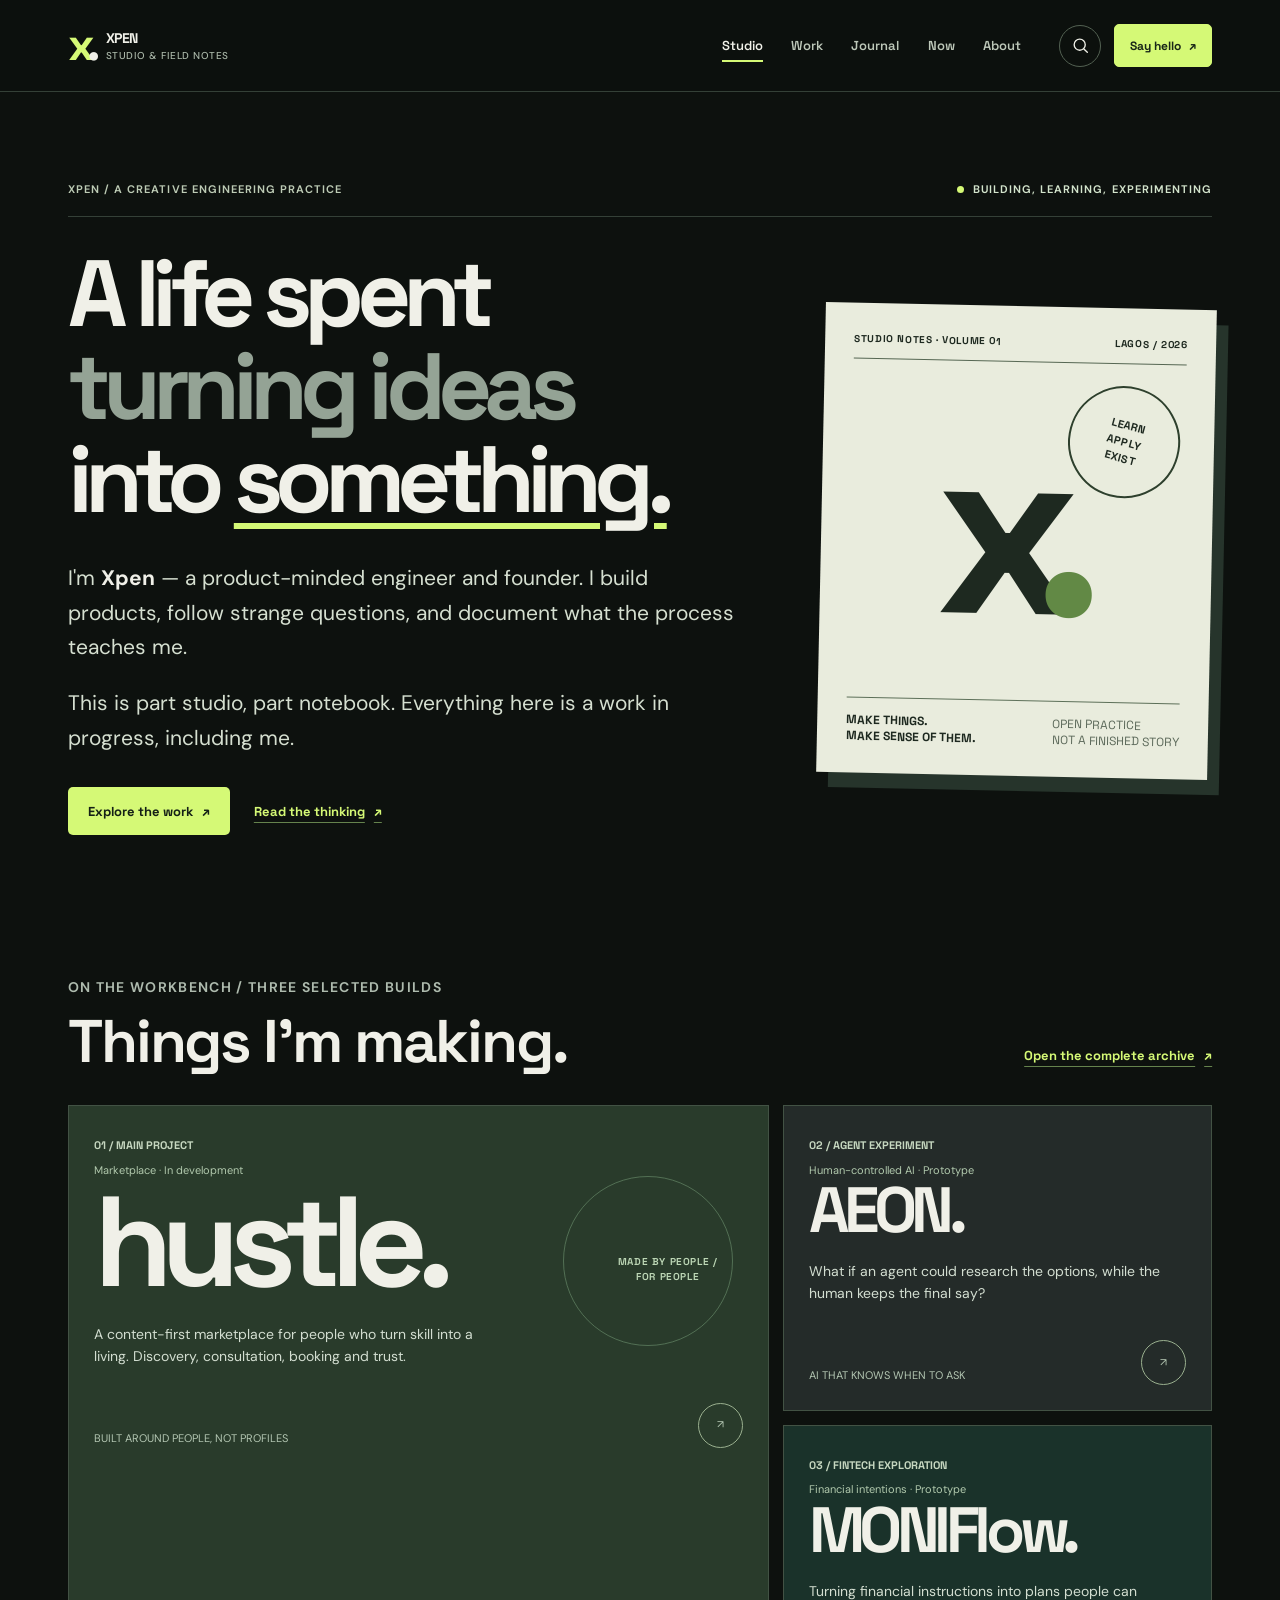
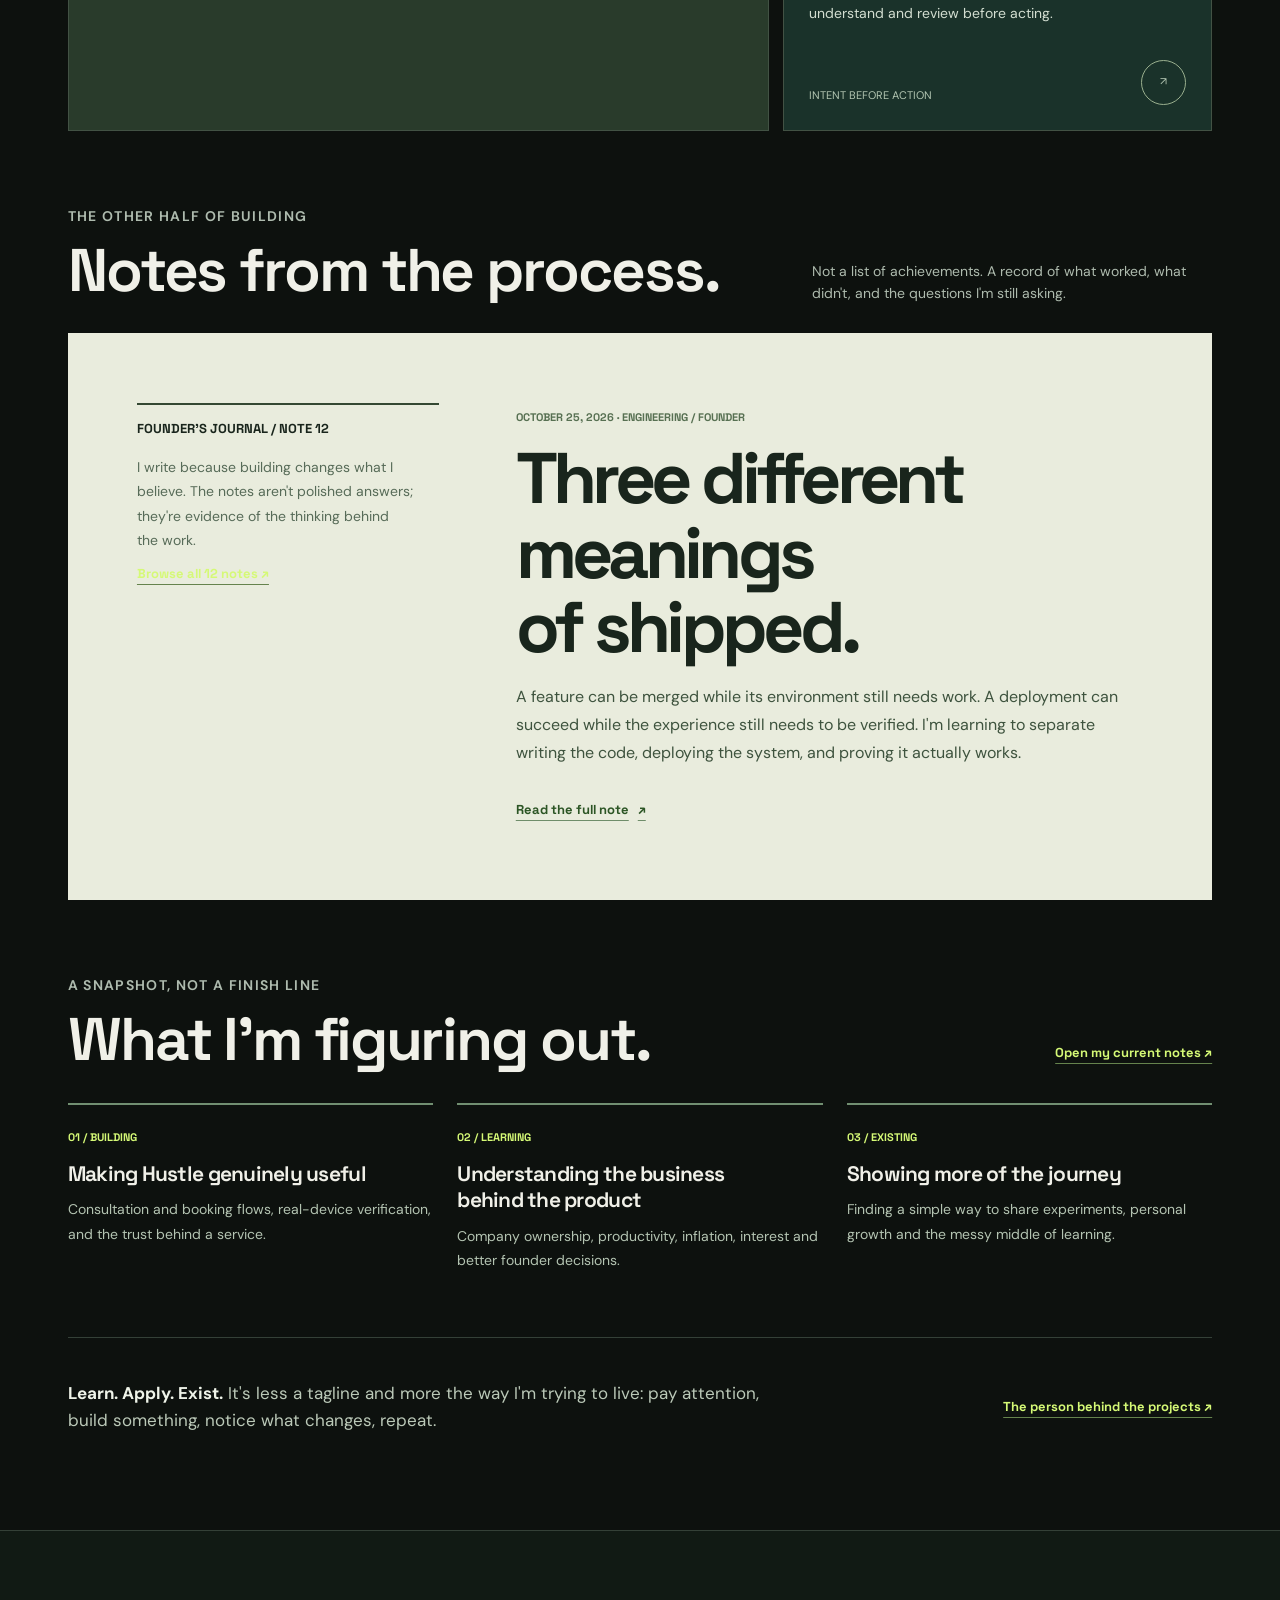
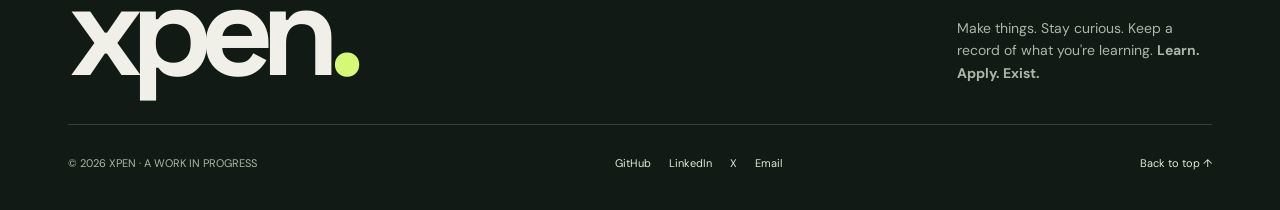
==== commit daa06bd0: "design(portfolio): combine creative studio framing with interactive field notes" ====
--- a/portfolio-2026/index.html
+++ b/portfolio-2026/index.html
@@ -11,13 +11,16 @@
 <meta property="og:image" content="og-cover.svg">
 <title>Xpen — The Work, in Progress</title>
 <link rel="icon" type="image/svg+xml" href="favicon.svg">
+<link rel="manifest" href="manifest.webmanifest">
 <link rel="preconnect" href="https://fonts.googleapis.com">
 <link rel="preconnect" href="https://fonts.gstatic.com" crossorigin>
 <link href="https://fonts.googleapis.com/css2?family=DM+Sans:wght@400;500;600;700&family=Space+Grotesk:wght@400;500;600;700&display=swap" rel="stylesheet">
 
 <link rel="stylesheet" href="workspace.css">
+<link rel="stylesheet" href="studio.css">
 
 <script src="workspace.js" defer></script>
+<script src="studio-nav.js" defer></script>
 <script>
   (function(){
     var s=document.createElement('script');s.src='https://tracker.metricool.com/resources/be.js';
@@ -26,71 +29,140 @@
   })();
 </script>
 </head>
-<body class="os-experience overview-page">
+<body class="os-experience studio-experience overview-page">
+<div id="top" aria-hidden="true"></div>
+<a class="os-skip" href="#main">Skip to main content</a>
+<header class="studio-header ">
+  <div class="studio-header-inner">
+    <a class="studio-brand" href="/" aria-label="Xpen Studio — home">
+      <span class="studio-brand-icon">x<span>.</span></span>
+      <span class="studio-brand-copy"><strong>XPEN</strong><small>STUDIO & FIELD NOTES</small></span>
+    </a>
+    <nav class="studio-navigation" id="studio-navigation" aria-label="Primary navigation">
+      <a href="/" aria-current="page">Studio</a>
+      <a href="/projects/" >Work</a>
+      <a href="/journal/" >Journal</a>
+      <a href="/now/" >Now</a>
+      <a href="/about/" >About</a>
+    </nav>
+    <div class="studio-header-actions">
+      <button type="button" id="os-search-trigger" class="studio-search" aria-label="Search projects and journal notes" title="Search (Ctrl+K)"><svg class="os-icon" viewBox="0 0 24 24" aria-hidden="true"><circle cx="11" cy="11" r="7"/><path d="m16.3 16.3 4.3 4.3"/></svg></button>
+      <a class="studio-header-cta" href="mailto:ayomide.david.oladeji@gmail.com">Say hello <span aria-hidden="true">↗</span></a>
+      <button type="button" class="studio-menu-toggle" id="studio-menu-toggle" aria-label="Open menu" aria-expanded="false" aria-controls="studio-navigation"><span></span><span></span></button>
+    </div>
+  </div>
+</header>
+<main class="os-content studio-main" id="main">
 
-<div class="os-shell">
-  <a class="os-skip" href="#main">Skip to content</a>
-  <aside class="os-sidebar" aria-label="Workspace navigation">
-    <a class="os-brand" href="/" aria-label="Xpen — overview"><span class="os-brand-mark">x<span>.</span></span><span class="os-brand-name"><strong>XPEN</strong><small>Personal workspace</small></span></a>
-    <p class="os-rail-label">Explore</p>
-    <nav class="os-side-nav" aria-label="Main navigation">
-      <a href="/" aria-current="page"><svg class="os-icon" viewBox="0 0 24 24" aria-hidden="true"><path d="M3 3h7v7H3zM14 3h7v7h-7zM3 14h7v7H3zM14 14h7v7h-7z"/></svg><span>Overview</span></a>
-      <a href="/projects/" ><svg class="os-icon" viewBox="0 0 24 24" aria-hidden="true"><rect x="3" y="6" width="18" height="15" rx="2"/><path d="M8 6V4a2 2 0 0 1 2-2h4a2 2 0 0 1 2 2v2M3 12h18"/></svg><span>Work</span></a>
-      <a href="/journal/" ><svg class="os-icon" viewBox="0 0 24 24" aria-hidden="true"><rect x="5" y="3" width="14" height="18" rx="2"/><path d="M9 8h6M9 12h6M9 16h4"/></svg><span>Journal</span></a>
-      <a href="/now/" ><svg class="os-icon" viewBox="0 0 24 24" aria-hidden="true"><circle cx="12" cy="12" r="9"/><path d="M12 6v6l4 2"/></svg><span>Now</span></a>
-      <a href="/about/" ><svg class="os-icon" viewBox="0 0 24 24" aria-hidden="true"><circle cx="12" cy="8" r="4"/><path d="M4.7 20a8 8 0 0 1 14.6 0"/></svg><span>About</span></a>
-    </nav>
-    <hr class="os-sidebar-divider">
-    <div class="os-rail-note"><strong>Learn. Apply. Exist.</strong>Projects, questions and lessons — an evolving record of what I'm building and becoming.</div>
-    <div class="os-rail-foot"><a class="os-mail" href="mailto:ayomide.david.oladeji@gmail.com"><svg class="os-icon" viewBox="0 0 24 24" aria-hidden="true"><rect x="3" y="5" width="18" height="14" rx="2"/><path d="m4 7 8 6 8-6"/></svg> <span>Get in touch ↗</span></a><p>Designed & built by Xpen.</p></div>
-  </aside>
-  <div class="os-main">
-    <header class="os-topbar ">
-      <div class="os-breadcrumb"><a href="/">Xpen</a><span class="separator">/</span><strong>Overview</strong></div>
-      <div class="os-top-actions"><button type="button" id="os-search-trigger" class="os-command-trigger" aria-label="Search projects, notes and pages"><svg class="os-icon" viewBox="0 0 24 24" aria-hidden="true"><circle cx="11" cy="11" r="7"/><path d="m16.3 16.3 4.3 4.3"/></svg><span class="os-search-label">Search the workspace</span><kbd>⌘ K</kbd></button><a class="os-top-contact" href="mailto:ayomide.david.oladeji@gmail.com">Say hello ↗</a></div>
-    </header>
-    <main class="os-content" id="main"><div class="os-page-heading">
-  <div><p class="os-eyebrow">Inside the work</p><h1>The work is still in progress.<br>That's the point.</h1><p>I'm Xpen, a product-minded engineer and founder. This is where the builds, experiments, and thinking behind them live — not just a highlight reel.</p></div>
-  <span class="os-meta-text">Workspace snapshot · October 2026</span>
-</div>
-<div class="os-dash">
-  <section class="os-panel os-panel-pad os-feature-board" aria-labelledby="current-builds"><div class="os-panel-head"><h2 id="current-builds">On the workbench</h2><a href="/projects/">All 12 projects ↗</a></div>
-    <div class="os-feature-list">
-      <a class="os-feature" href="/projects/#inspect-hustle"><span class="tag">In development</span><span class="os-arrow" aria-hidden="true">↗</span><h3 class="os-feature-name">Hustle.</h3><p>Helping skilled people get discovered, consulted and hired.</p><div class="os-flow" aria-label="Discovery, consultation and booking"><span>Discover</span><span>Consult</span><span>Book</span></div></a>
-      <a class="os-feature secondary" href="/projects/#inspect-moniflow"><span class="tag">Prototype</span><span class="os-arrow" aria-hidden="true">↗</span><h3 class="os-feature-name">MONIFlow.</h3><p>Turning financial intentions into plans people can review before taking action.</p><div class="os-flow" aria-label="Describe, review and approve"><span>Describe</span><span>Review</span><span>Approve</span></div></a>
+<section class="studio-hero" aria-labelledby="studio-intro">
+  <div class="studio-hero-topline">
+    <span class="studio-eyebrow">XPEN / A CREATIVE ENGINEERING PRACTICE</span>
+    <span class="studio-eyebrow status">BUILDING, LEARNING, EXPERIMENTING</span>
+  </div>
+  <div class="studio-hero-layout">
+    <div class="studio-hero-main">
+      <h1 id="studio-intro">A life spent<br><span class="quiet">turning ideas</span><br>into <span class="underline">something.</span></h1>
+      <div class="studio-hero-copy">
+        <p class="intro">I'm <strong>Xpen</strong> — a product-minded engineer and founder. I build products, follow strange questions, and document what the process teaches me.</p>
+        <p class="intro">This is part studio, part notebook. Everything here is a work in progress, including me.</p>
+        <div class="studio-hero-actions">
+          <a class="studio-action" href="/projects/">Explore the work <span aria-hidden="true">↗</span></a>
+          <a class="studio-plain-link" href="/journal/">Read the thinking <span aria-hidden="true">↗</span></a>
+        </div>
+      </div>
     </div>
-  </section>
-  <section class="os-panel os-panel-pad os-focus-board" aria-labelledby="work-focus"><div class="os-panel-head"><h2 id="work-focus">What I'm focused on</h2><a href="/now/">More context ↗</a></div>
-    <div class="os-focus-list">
-      <div class="os-focus-item"><span class="num">01</span><div><strong>Booking journeys</strong><p>Consultation-first flows for Hustle's staging experience.</p></div></div>
-      <div class="os-focus-item"><span class="num">02</span><div><strong>Release confidence</strong><p>Mobile previews, verification and final acceptance checks.</p></div></div>
-      <div class="os-focus-item"><span class="num">03</span><div><strong>Intent, not autopilot</strong><p>Reviewable AI and financial actions with human boundaries.</p></div></div>
-      <div class="os-focus-item"><span class="num">04</span><div><strong>Making learning visible</strong><p>Writing notes as I learn, test and change my mind.</p></div></div>
+    <div class="studio-edition" role="img" aria-label="Typographic studio poster featuring the Xpen x. mark and the words Learn, Apply, Exist">
+      <div class="studio-edition-top"><span>STUDIO NOTES · VOLUME 01</span><span>LAGOS / 2026</span></div>
+      <div class="studio-edition-stamp">LEARN<br>APPLY<br>EXIST</div>
+      <div class="studio-edition-center"><div class="studio-edition-monogram">x<span>.</span></div></div>
+      <div class="studio-edition-bottom"><span>MAKE THINGS.<br>MAKE SENSE OF THEM.</span><span>OPEN PRACTICE<br>NOT A FINISHED STORY</span></div>
     </div>
-  </section>
-  <section class="os-panel os-panel-pad os-notes-board" aria-labelledby="latest-notes"><div class="os-panel-head"><h2 id="latest-notes">From the journal</h2><a href="/journal/">Read every note ↗</a></div>
-    <div class="os-note-list">
-      <a class="os-note-row" href="/journal/#three-different-meanings-of-shipped"><time datetime="2026-10-25">Oct 25, 2026</time><strong>Three different meanings of shipped.</strong><span aria-hidden="true">↗</span></a>
-      <a class="os-note-row" href="/journal/#day-18-inflation-interest-exchange"><time datetime="2026-10-23">Oct 23, 2026</time><strong>Money has a price, and its value can change.</strong><span aria-hidden="true">↗</span></a>
-      <a class="os-note-row" href="/journal/#day-17-productivity-development"><time datetime="2026-10-22">Oct 22, 2026</time><strong>Growth is more than working harder.</strong><span aria-hidden="true">↗</span></a>
+  </div>
+</section>
+
+<section class="studio-section" id="work" aria-labelledby="featured-work-title">
+  <div class="studio-section-heading">
+    <div><p class="studio-eyebrow">ON THE WORKBENCH / THREE SELECTED BUILDS</p><h2 class="studio-section-title" id="featured-work-title">Things I'm making.</h2></div>
+    <a class="studio-plain-link" href="/projects/">Open the complete archive <span aria-hidden="true">↗</span></a>
+  </div>
+  <div class="studio-feature-grid">
+    <a class="studio-project featured" href="/projects/#inspect-hustle">
+      <div><span class="project-index">01 / MAIN PROJECT</span><p class="project-type">Marketplace · In development</p></div>
+      <div><h3 class="project-title">hustle.</h3><p class="project-summary">A content-first marketplace for people who turn skill into a living. Discovery, consultation, booking and trust.</p></div>
+      <div class="project-bottom"><span>BUILT AROUND PEOPLE, NOT PROFILES</span><span class="project-arrow" aria-hidden="true">↗</span></div>
+    </a>
+    <a class="studio-project aeon" href="/projects/#inspect-aeon">
+      <div><span class="project-index">02 / AGENT EXPERIMENT</span><p class="project-type">Human-controlled AI · Prototype</p></div>
+      <div><h3 class="project-title">AEON.</h3><p class="project-summary">What if an agent could research the options, while the human keeps the final say?</p></div>
+      <div class="project-bottom"><span>AI THAT KNOWS WHEN TO ASK</span><span class="project-arrow" aria-hidden="true">↗</span></div>
+    </a>
+    <a class="studio-project moni" href="/projects/#inspect-moniflow">
+      <div><span class="project-index">03 / FINTECH EXPLORATION</span><p class="project-type">Financial intentions · Prototype</p></div>
+      <div><h3 class="project-title">MONIFlow.</h3><p class="project-summary">Turning financial instructions into plans people can understand and review before acting.</p></div>
+      <div class="project-bottom"><span>INTENT BEFORE ACTION</span><span class="project-arrow" aria-hidden="true">↗</span></div>
+    </a>
+  </div>
+</section>
+
+<section class="studio-section" id="notes" aria-labelledby="notes-heading">
+  <div class="studio-section-heading">
+    <div><p class="studio-eyebrow">THE OTHER HALF OF BUILDING</p><h2 class="studio-section-title" id="notes-heading">Notes from the process.</h2></div>
+    <p>Not a list of achievements. A record of what worked, what didn't, and the questions I'm still asking.</p>
+  </div>
+  <div class="studio-journal-spread">
+    <div class="studio-journal-spread-inner">
+      <div class="studio-journal-label">FOUNDER'S JOURNAL / NOTE 12
+        <p>I write because building changes what I believe. The notes aren't polished answers; they're evidence of the thinking behind the work.</p>
+        <a class="studio-plain-link" href="/journal/">Browse all 12 notes ↗</a>
+      </div>
+      <div class="studio-journal-main">
+        <span class="date">OCTOBER 25, 2026 · ENGINEERING / FOUNDER</span>
+        <h2>Three different meanings of shipped.</h2>
+        <p>A feature can be merged while its environment still needs work. A deployment can succeed while the experience still needs to be verified. I'm learning to separate writing the code, deploying the system, and proving it actually works.</p>
+        <a class="studio-plain-link" href="/journal/#three-different-meanings-of-shipped">Read the full note <span aria-hidden="true">↗</span></a>
+      </div>
     </div>
-  </section>
-  <section class="os-panel os-panel-pad os-learning-board" aria-labelledby="now-learning"><div class="os-panel-head"><h2 id="now-learning">Learning in public</h2><a href="/now/">Open learning log ↗</a></div>
-    <div class="os-learning-item"><h3>Product judgement</h3><p>Testing demand and building trust before adding complexity.</p></div>
-    <div class="os-learning-item"><h3>Engineering reliability</h3><p>Knowing the difference between merged, deployed and verified.</p></div>
-    <div class="os-learning-item"><h3>Financial thinking</h3><p>Ownership, interest, inflation and what they mean for decisions.</p></div>
-    <div class="os-learning-item"><h3>Clear communication</h3><p>Documenting the reasoning, not only the result.</p></div>
-  </section>
-  <section class="os-panel os-profile-card" aria-label="About Xpen"><p class="intro">I like the messy middle: where an idea becomes a system, meets a person, and starts teaching you something. <em>Learn. Apply. Exist.</em></p><div class="actions"><a class="os-button" href="/about/">Meet the builder ↗</a><a class="os-button primary" href="mailto:ayomide.david.oladeji@gmail.com">Get in touch ↗</a></div></section>
-</div>
-      <div class="os-minifooter"><span>© <span id="year">2026</span> XPEN · Learn. Apply. Exist.</span><span><a href="https://github.com/realxpen" target="_blank" rel="noopener noreferrer">GitHub</a> &nbsp;·&nbsp; <a href="https://x.com/xpendesign" target="_blank" rel="noopener noreferrer">X</a> &nbsp;·&nbsp; <a href="https://www.linkedin.com/in/xpenhimself/" target="_blank" rel="noopener noreferrer">LinkedIn</a></span></div>
-    </main>
   </div>
-  <nav class="os-bottom-nav" aria-label="Mobile navigation"><a href="/" aria-current="page"><svg class="os-icon" viewBox="0 0 24 24" aria-hidden="true"><path d="M3 3h7v7H3zM14 3h7v7h-7zM3 14h7v7H3zM14 14h7v7h-7z"/></svg><span>Overview</span></a><a href="/projects/" ><svg class="os-icon" viewBox="0 0 24 24" aria-hidden="true"><rect x="3" y="6" width="18" height="15" rx="2"/><path d="M8 6V4a2 2 0 0 1 2-2h4a2 2 0 0 1 2 2v2M3 12h18"/></svg><span>Work</span></a><a href="/journal/" ><svg class="os-icon" viewBox="0 0 24 24" aria-hidden="true"><rect x="5" y="3" width="14" height="18" rx="2"/><path d="M9 8h6M9 12h6M9 16h4"/></svg><span>Journal</span></a><a href="/now/" ><svg class="os-icon" viewBox="0 0 24 24" aria-hidden="true"><circle cx="12" cy="12" r="9"/><path d="M12 6v6l4 2"/></svg><span>Now</span></a><a href="/about/" ><svg class="os-icon" viewBox="0 0 24 24" aria-hidden="true"><circle cx="12" cy="8" r="4"/><path d="M4.7 20a8 8 0 0 1 14.6 0"/></svg><span>About</span></a></nav>
-  <dialog class="os-command" id="os-command" aria-label="Search the Xpen workspace">
+</section>
+
+<section class="studio-section" id="now" aria-labelledby="studio-now-heading">
+  <div class="studio-section-heading">
+    <div><p class="studio-eyebrow">A SNAPSHOT, NOT A FINISH LINE</p><h2 class="studio-section-title" id="studio-now-heading">What I'm figuring out.</h2></div>
+    <a class="studio-plain-link" href="/now/">Open my current notes ↗</a>
+  </div>
+  <div class="studio-now-cards">
+    <div class="studio-now-item"><small>01 / BUILDING</small><h3>Making Hustle genuinely useful</h3><p>Consultation and booking flows, real-device verification, and the trust behind a service.</p></div>
+    <div class="studio-now-item"><small>02 / LEARNING</small><h3>Understanding the business behind the product</h3><p>Company ownership, productivity, inflation, interest and better founder decisions.</p></div>
+    <div class="studio-now-item"><small>03 / EXISTING</small><h3>Showing more of the journey</h3><p>Finding a simple way to share experiments, personal growth and the messy middle of learning.</p></div>
+  </div>
+  <div class="studio-letter">
+    <p><strong>Learn. Apply. Exist.</strong> It's less a tagline and more the way I'm trying to live: pay attention, build something, notice what changes, repeat.</p>
+    <a class="studio-plain-link" href="/about/">The person behind the projects ↗</a>
+  </div>
+</section>
+
+</main>
+<footer class="studio-footer">
+  <div class="studio-footer-inner">
+    <div class="studio-footer-top">
+      <a class="studio-footer-name" href="/">xpen<span>.</span></a>
+      <p class="studio-footer-note">Make things. Stay curious. Keep a record of what you're learning. <strong>Learn. Apply. Exist.</strong></p>
+    </div>
+    <div class="studio-footer-bottom">
+      <span>© <span id="year">2026</span> XPEN · A WORK IN PROGRESS</span>
+      <div class="socials">
+        <a href="https://github.com/realxpen" target="_blank" rel="noopener noreferrer">GitHub</a>
+        <a href="https://www.linkedin.com/in/xpenhimself/" target="_blank" rel="noopener noreferrer">LinkedIn</a>
+        <a href="https://x.com/xpendesign" target="_blank" rel="noopener noreferrer">X</a>
+        <a href="mailto:ayomide.david.oladeji@gmail.com">Email</a>
+      </div>
+      <a href="#top">Back to top ↑</a>
+    </div>
+  </div>
+</footer>
+<dialog class="os-command" id="os-command" aria-label="Search the Xpen workspace">
     <div class="os-command-head"><svg class="os-icon" viewBox="0 0 24 24" aria-hidden="true"><circle cx="11" cy="11" r="7"/><path d="m16.3 16.3 4.3 4.3"/></svg><input type="search" id="os-search-input" placeholder="Projects, notes, topics or pages…" autocomplete="off" aria-label="Search projects, journal entries and pages"/><button id="os-search-close" type="button">Esc</button></div>
     <div class="os-command-results" id="os-search-results"></div><div class="os-command-foot">Press ↑ or ↓ to navigate. Enter opens an item.</div>
   </dialog>
-</div>
 </body>
 </html>
--- a/portfolio-2026/workspace.css
+++ b/portfolio-2026/workspace.css
@@ -269,7 +269,7 @@
   .os-two-column{grid-template-columns:1fr}
   .os-side-stack{grid-template-columns:repeat(2,minmax(0,1fr))}
 }
-@media(max-width:760px){
+@media(max-width:900px){
   .os-sidebar{display:none}
   .os-main{margin-left:0;padding-bottom:74px}
   .os-topbar{height:63px;padding:0 19px}
@@ -329,3 +329,32 @@
   html{scroll-behavior:auto}
   .os-experience *, .os-experience *:before,.os-experience *:after{animation-duration:.01ms!important;transition-duration:.01ms!important}
 }
+
+
+/* Progressive enhancement: all authored journal entries remain readable
+   when JavaScript is unavailable; native <details> still expands. */
+html:not(.os-js) .os-command-trigger,
+html:not(.os-js) .os-note-catalog,
+html:not(.os-js) .os-note-reader {display:none!important}
+html:not(.os-js) body.os-experience.journal-page .journal-entry-list {
+  display:grid!important;gap:12px;border:0;max-height:none;
+}
+html:not(.os-js) body.os-experience.journal-page .journal-entry {
+  display:block;background:var(--os-surface);border:1px solid var(--os-rule);
+  border-radius:10px;padding:0;overflow:hidden;
+}
+html:not(.os-js) body.os-experience.journal-page .journal-summary {
+  display:grid;grid-template-columns:26px minmax(0,1fr) 26px;
+  gap:12px;padding:18px;
+}
+html:not(.os-js) body.os-experience.journal-page .journal-entry-body {
+  padding:4px 22px 23px 56px;max-width:90ch;
+}
+
+/* The founder's actual build method is explorable, not a decorative timeline. */
+.os-method-list{list-style:none;display:grid;grid-template-columns:repeat(3,minmax(0,1fr));gap:9px;padding:0;margin:22px 0 0}
+.os-method-list li{display:flex;gap:9px;align-items:center;padding:12px;border:1px solid var(--os-rule);background:#1d2a20;border-radius:7px;min-height:54px}
+.os-method-list li span{color:var(--os-accent);font:600 11px var(--os-head);font-variant-numeric:tabular-nums}
+.os-method-list li strong{font:600 12px/1.35 var(--os-head);color:var(--os-ink)}
+@media(max-width:760px){.os-method-list{grid-template-columns:repeat(2,minmax(0,1fr))}}
+@media(max-width:390px){.os-method-list li{padding:9px 7px;gap:6px}.os-method-list li strong{font-size:11px}}
--- a/portfolio-2026/studio.css
+++ b/portfolio-2026/studio.css
@@ -0,0 +1,429 @@
+/* XPEN / STUDIO & FIELD NOTES
+   One creative practice, multiple ways in. This layer intentionally replaces
+   the workspace shell while preserving project and journal interactions. */
+:root {
+  --studio-bg:#0d110e;
+  --studio-ink:#f0f0e8;
+  --studio-soft:#aab7a8;
+  --studio-rule:#344037;
+  --studio-accent:#d5f976;
+  --studio-paper:#e9ecdd;
+  --studio-earth:#d4a67a;
+  --studio-moss:#1c2920;
+  --studio-display:'Space Grotesk',Arial,sans-serif;
+  --studio-body:'DM Sans',Arial,sans-serif;
+}
+body.os-experience.studio-experience {
+  background:var(--studio-bg);
+  color:var(--studio-ink);
+  font-size:16px;
+  line-height:1.6;
+}
+.studio-experience h1,
+.studio-experience h2,
+.studio-experience h3 {text-wrap:balance}
+.studio-experience p {text-wrap:pretty}
+.studio-experience .os-main {margin:0}
+.studio-experience .os-content,
+.studio-experience .studio-main {
+  width:min(100%,1500px);
+  margin:0 auto;
+  max-width:1500px;
+  padding:0 clamp(25px,5.3vw,88px);
+  min-height:0;
+}
+.studio-experience :is(button,a,input,summary):focus-visible {
+  outline:2px solid var(--studio-accent);outline-offset:4px;
+}
+.studio-header {
+  position:sticky;top:0;z-index:50;
+  background:rgba(13,17,14,.96);
+  backdrop-filter:blur(14px);
+  border-bottom:1px solid var(--studio-rule);
+}
+.studio-header-inner {
+  min-height:91px;max-width:1500px;margin:auto;
+  padding:0 clamp(25px,5.3vw,88px);
+  display:flex;align-items:center;gap:clamp(18px,3vw,54px);
+}
+.studio-brand {display:flex;align-items:center;gap:13px;flex:none}
+.studio-brand-icon {font:750 45px/.9 var(--studio-display);letter-spacing:-.17em;color:var(--studio-accent)}
+.studio-brand-icon span {color:var(--studio-ink)}
+.studio-brand-copy {display:flex;flex-direction:column;gap:2px}
+.studio-brand-copy strong {font:700 14px var(--studio-display);letter-spacing:-.03em}
+.studio-brand-copy small {font:500 10px var(--studio-body);color:var(--studio-soft);letter-spacing:.05em}
+.studio-navigation {display:flex;align-items:center;gap:clamp(17px,2.2vw,32px);margin-left:auto}
+.studio-navigation a {
+  position:relative;display:inline-flex;align-items:center;
+  padding:17px 0;min-height:45px;
+  color:#bec8b9;font:600 13px var(--studio-display);
+  transition:color .16s ease;
+}
+.studio-navigation a:hover,
+.studio-navigation a[aria-current=page]{color:var(--studio-ink)}
+.studio-navigation a[aria-current=page]::after {
+  content:"";position:absolute;bottom:9px;left:0;right:0;height:2px;background:var(--studio-accent);
+}
+.studio-header-actions {display:flex;align-items:center;gap:13px}
+.studio-experience .studio-search {
+  display:flex;align-items:center;justify-content:center;
+  width:42px;height:42px;min-width:42px;border-radius:50%;
+  border:1px solid #536152;background:transparent;color:var(--studio-ink);
+  padding:0;
+}
+.studio-experience .studio-search:hover{background:#233027;border-color:#829e6d}
+.studio-experience .studio-search .os-search-label,
+.studio-experience .studio-search kbd {display:none}
+.studio-header-cta {
+  display:inline-flex;align-items:center;gap:8px;justify-content:center;
+  min-height:43px;padding:10px 15px;border:1px solid var(--studio-accent);
+  background:var(--studio-accent);color:#192718!important;
+  border-radius:5px;font:700 12px var(--studio-display);
+  white-space:nowrap;
+}
+.studio-header-cta:hover{background:#e5ffa9}
+.studio-menu-toggle {display:none}
+.studio-eyebrow {font:650 11px var(--studio-body);letter-spacing:.095em;color:#bdcbb5}
+.studio-section-title {font:650 clamp(38px,4.7vw,70px)/1.04 var(--studio-display);letter-spacing:-.066em}
+.studio-plain-link {
+  display:inline-flex;align-items:center;gap:9px;color:var(--studio-accent)!important;
+  font:700 13px var(--studio-display);min-height:42px;
+  text-decoration:underline!important;text-decoration-color:#65834d!important;text-underline-offset:6px;
+}
+.studio-plain-link:hover{text-decoration-color:var(--studio-accent)!important}
+.studio-action {
+  display:inline-flex;align-items:center;justify-content:center;gap:9px;
+  min-height:48px;padding:12px 20px;border-radius:5px;
+  background:var(--studio-accent);color:#142016!important;
+  font:700 13px var(--studio-display);
+}
+.studio-action:hover{background:#e5ffae}
+.studio-experience .os-minifooter,
+.studio-experience .os-sidebar,
+.studio-experience .os-bottom-nav,
+.studio-experience .os-topbar {display:none!important}
+.studio-footer {
+  border-top:1px solid var(--studio-rule);
+  margin-top:96px;background:#111a14;
+}
+.studio-footer-inner {
+  max-width:1500px;margin:0 auto;padding:48px clamp(25px,5.3vw,88px) 28px;
+}
+.studio-footer-top {display:flex;justify-content:space-between;align-items:flex-end;gap:30px}
+.studio-footer-name {font:700 clamp(54px,10vw,142px)/.82 var(--studio-display);letter-spacing:-.1em;color:#e5eee0}
+.studio-footer-name span{color:var(--studio-accent)}
+.studio-footer-note {max-width:255px;color:var(--studio-soft);font-size:14px}
+.studio-footer-bottom {display:flex;justify-content:space-between;gap:16px;align-items:center;flex-wrap:wrap;border-top:1px solid var(--studio-rule);padding-top:20px;margin-top:40px;color:#a7b9a5;font-size:11px}
+.studio-footer-bottom a {display:inline-flex;align-items:center;min-height:37px;color:#deecda}
+.studio-footer-bottom .socials {display:flex;gap:18px;flex-wrap:wrap}
+
+/* An entry into a studio, not a KPI dashboard or landing-page CTA strip */
+.studio-hero {padding:clamp(45px,7vw,100px) 0 67px}
+.studio-hero-topline {display:flex;justify-content:space-between;gap:20px;align-items:center;border-bottom:1px solid var(--studio-rule);padding-bottom:20px;margin-bottom:30px}
+.studio-hero-topline .status{color:#d3e4cc}
+.studio-hero-topline .status::before{content:"";display:inline-block;background:var(--studio-accent);height:7px;width:7px;border-radius:50%;margin-right:9px}
+.studio-hero-layout {display:grid;grid-template-columns:minmax(0,1.18fr) minmax(285px,.67fr);gap:clamp(36px,5vw,95px);align-items:center}
+.studio-hero h1 {
+  font:700 clamp(56px,7.35vw,115px)/.99 var(--studio-display);
+  letter-spacing:-.083em;max-width:1020px;
+  margin:0 0 35px;
+}
+.studio-hero h1 .quiet{color:#94a395}
+.studio-hero h1 .underline{
+  text-decoration:underline;text-decoration-color:var(--studio-accent);
+  text-decoration-thickness:.065em;text-underline-offset:.12em;
+}
+.studio-hero-copy{display:grid;gap:21px}
+.studio-hero-copy .intro {font-size:clamp(17px,1.65vw,21px);line-height:1.65;color:#d5dfd0;max-width:51ch}
+.studio-hero-copy .intro strong{color:var(--studio-ink);font-weight:700}
+.studio-hero-actions{display:flex;gap:24px;align-items:center;flex-wrap:wrap;margin-top:11px}
+.studio-edition {
+  min-height:470px;position:relative;overflow:hidden;
+  background:var(--studio-paper);color:#1e2920;
+  padding:29px;display:flex;flex-direction:column;
+  transform:rotate(1.2deg);transform-origin:50% 50%;
+  box-shadow:12px 15px 0 #26342b;
+}
+.studio-edition-top {display:flex;justify-content:space-between;gap:12px;border-bottom:1px solid #566753;padding-bottom:13px;font:700 10px var(--studio-display);letter-spacing:.06em}
+.studio-edition-center{display:grid;place-items:center;flex:1;min-height:250px}
+.studio-edition-monogram{font:800 clamp(145px,19vw,280px)/1 var(--studio-display);letter-spacing:-.19em;margin-right:.16em}
+.studio-edition-monogram span{color:#628945}
+.studio-edition-stamp {
+  position:absolute;right:34px;top:78px;width:112px;height:112px;
+  display:grid;place-items:center;text-align:center;border:2px solid #2e402d;
+  border-radius:50%;transform:rotate(14deg);
+  font:750 11px/1.5 var(--studio-display);letter-spacing:.04em;
+}
+.studio-edition-bottom{border-top:1px solid #5d7059;padding-top:14px;display:flex;justify-content:space-between;gap:15px;font:700 12px var(--studio-display)}
+.studio-edition-bottom span:last-child{font-weight:400;color:#5d6a5b}
+.studio-section {padding:76px 0 0}
+.studio-section-heading{display:flex;align-items:end;justify-content:space-between;gap:24px;margin-bottom:29px}
+.studio-section-heading p{color:#aebbae;font-size:14px;max-width:40ch}
+.studio-section-heading .studio-eyebrow{margin-bottom:12px}
+.studio-feature-grid{display:grid;grid-template-columns:minmax(0,1.24fr) minmax(0,.76fr);gap:14px}
+.studio-project {position:relative;display:flex;flex-direction:column;overflow:hidden;border:1px solid #425244;padding:25px;min-height:262px;background:#1d2e23}
+.studio-project.featured{grid-row:span 2;min-height:550px;background:#293b2b}
+.studio-project.aeon{background:#242b29}
+.studio-project.moni{background:#1a322a}
+.studio-project .project-index{font:700 11px var(--studio-display);color:#c6d7c0}
+.studio-project .project-type{font-size:11px;color:#b1c9ad;margin-top:5px}
+.studio-project .project-title{font:680 clamp(43px,5vw,86px)/.98 var(--studio-display);letter-spacing:-.085em;margin:auto 0 18px}
+.studio-project.featured .project-title{font-size:clamp(75px,10vw,159px)}
+.studio-project .project-summary{font-size:14px;color:#d3ded1;max-width:40ch}
+.studio-project .project-bottom{display:flex;align-items:end;justify-content:space-between;gap:15px;margin-top:35px}
+.studio-project .project-bottom span{font-size:11px;color:#b3c6b2}
+.studio-project .project-arrow{width:45px;height:45px;flex:none;display:grid;place-items:center;border:1px solid #9ab08f;border-radius:50%;font-size:23px;color:var(--studio-accent)}
+.studio-project:hover{border-color:#adcb9d}
+.studio-project:hover .project-arrow{background:var(--studio-accent);color:#1d291b}
+.studio-project.featured::before{content:"";position:absolute;right:35px;top:70px;height:170px;width:170px;border:1px solid #6e9370;border-radius:50%;opacity:.6}
+.studio-project.featured::after{content:"MADE BY PEOPLE / FOR PEOPLE";position:absolute;right:45px;top:148px;max-width:110px;text-align:center;font:650 10px/1.5 var(--studio-display);color:#bcd6b5;letter-spacing:.06em}
+.studio-journal-spread {background:var(--studio-paper);color:#19251c;margin-top:15px;padding:clamp(30px,5.4vw,77px)}
+.studio-journal-spread-inner{display:grid;grid-template-columns: minmax(0,.65fr) minmax(0,1.35fr);gap:clamp(25px,6vw,90px);align-items:start}
+.studio-journal-label{border-top:2px solid #344832;padding-top:15px;font:700 13px var(--studio-display)}
+.studio-journal-label p{margin-top:18px;color:#576b58;font:400 14px/1.75 var(--studio-body);max-width:32ch}
+.studio-journal-main .date{font:700 11px var(--studio-display);color:#577052}
+.studio-journal-main h2{font:700 clamp(43px,5.6vw,83px)/1.04 var(--studio-display);letter-spacing:-.065em;margin:13px 0 18px}
+.studio-journal-main p{color:#3e533e;font-size:16px;max-width:65ch;line-height:1.77}
+.studio-journal-main .studio-plain-link{color:#2c5525!important;margin-top:21px;text-decoration-color:#6f8d6a!important}
+.studio-now-cards{display:grid;grid-template-columns:repeat(3,minmax(0,1fr));gap:24px;margin-top:16px}
+.studio-now-item{padding-top:18px;border-top:2px solid #718f71}
+.studio-now-item small{font:700 11px var(--studio-display);color:var(--studio-accent)}
+.studio-now-item h3{font:650 21px/1.24 var(--studio-display);letter-spacing:-.035em;margin:13px 0 10px}
+.studio-now-item p{color:#b4c4b2;font-size:14px;line-height:1.72}
+.studio-letter{display:grid;grid-template-columns:minmax(0,1fr) auto;gap:30px;align-items:center;border-top:1px solid var(--studio-rule);padding:42px 0 0;margin-top:65px}
+.studio-letter p{max-width:60ch;color:#bbc9b8;font-size:17px}
+.studio-letter strong{color:#eff4e9}
+
+/* Curated archive: keep useful controls and inspection, remove app dashboards */
+.studio-experience.projects-page .os-page-heading,
+.studio-experience.journal-page .os-page-heading,
+.studio-experience.now-page .os-page-heading,
+.studio-experience.about-page .os-page-heading {
+  padding-top:clamp(51px,6.5vw,100px);
+  padding-bottom:26px;
+  border-bottom:1px solid var(--studio-rule);
+  margin-bottom:41px;
+}
+.studio-experience .os-page-heading h1 {
+  font-size:clamp(47px,6.2vw,96px);
+  line-height:1.06;
+  letter-spacing:-.07em;
+  max-width:1050px;
+}
+.studio-experience .os-page-heading p {font-size:clamp(15px,1.65vw,19px);line-height:1.65;color:#c0cbbd;max-width:60ch}
+.studio-experience .os-page-heading .os-eyebrow{font-size:11px;color:var(--studio-accent);letter-spacing:.08em}
+.studio-experience .os-page-heading .os-meta-text{color:#9ead9c}
+.studio-experience.projects-page .work{margin-top:0}
+.studio-experience.projects-page .work-search-wrap {
+  border-radius:4px;background:transparent;border:1px solid #526a54;
+}
+.studio-experience.projects-page .filter-bar{margin:19px 0 21px}
+.studio-experience.projects-page .filter-btn{
+  border-radius:4px;
+  min-height:45px;
+  padding:10px 17px;
+  background:transparent;color:#c6d0c3;border:1px solid #465848;
+}
+.studio-experience.projects-page .filter-btn.active{background:var(--studio-paper);color:#1c2b1e;border-color:var(--studio-paper)}
+.studio-experience.projects-page .project-grid{gap:39px 25px}
+.studio-experience.projects-page .project-card{
+  border:0;border-top:1px solid #6e806d;
+  border-radius:0;background:none;overflow:visible;
+  min-width:0;box-shadow:none;
+}
+.studio-experience.projects-page .project-card:hover{background:none;box-shadow:none;border-top-color:var(--studio-accent)}
+.studio-experience.projects-page .project-visual{height:188px;margin-top:12px;overflow:hidden;border-radius:1px}
+.studio-experience.projects-page .project-content{padding:24px 0 0}
+.studio-experience.projects-page .project-title-row h3{font-size:clamp(29px,3vw,42px)}
+.studio-experience.projects-page .project-description{font-size:14px;color:#bfcebb}
+.studio-experience.projects-page .inspect-project{
+  border:0;border-radius:0;background:none;padding:8px 0;color:var(--studio-accent);
+  text-decoration:underline;text-underline-offset:5px;align-self:flex-start;font-size:13px;
+}
+.studio-experience.projects-page .inspect-project:hover{background:none;color:#edfda4}
+.studio-experience.projects-page .project-tags span{background:transparent;border:1px solid #435542;border-radius:3px}
+.studio-experience.projects-page .archive-note{margin-top:45px;border-radius:0;border:1px solid #354735}
+
+/* Keep the genuinely useful journal reader, but make it a reading room. */
+.studio-experience.journal-page .os-journal-workbench{gap:27px;grid-template-columns:minmax(275px,.49fr) minmax(0,1fr)}
+.studio-experience.journal-page .os-note-browser{
+  background:none;border:0;border-radius:0;overflow:visible;
+}
+.studio-experience.journal-page .os-browser-head{padding:2px 0 20px;border-bottom:1px solid #60735d}
+.studio-experience.journal-page .os-browser-head h2{font-size:23px}
+.studio-experience.journal-page .journal-tools{padding:18px 0}
+.studio-experience.journal-page .journal-filter-btn{border-radius:3px;min-height:39px}
+.studio-experience.journal-page .journal-filter-btn.active{background:var(--studio-accent);color:#1a2919;border-color:var(--studio-accent)}
+.studio-experience.journal-page .os-note-catalog{border:0;border-top:1px solid var(--studio-rule);max-height:680px}
+.studio-experience.journal-page .os-catalog-item{padding:19px 12px;background:transparent;border-bottom:1px solid #3d4d3e}
+.studio-experience.journal-page .os-catalog-item[aria-current=true]{
+  background:#223324;box-shadow:inset 3px 0 var(--studio-accent);
+}
+.studio-experience.journal-page .os-catalog-item strong{font-size:16px}
+.studio-experience.journal-page .os-note-reader {
+  background:var(--studio-paper);border:0;border-radius:0;
+  color:#203122;min-height:660px;
+}
+.studio-experience.journal-page .os-reader-cover{background:#dde3d0;border-color:#bdcdbd}
+.studio-experience.journal-page .os-reader-cover span{color:#405f37}
+.studio-experience.journal-page .os-reader-cover a{color:#3a5a39}
+.studio-experience.journal-page .os-reader-text{padding:clamp(25px,4.1vw,64px)}
+.studio-experience.journal-page .os-reader-text .meta{color:#4b7441}
+.studio-experience.journal-page .os-reader-text h2{font-size:clamp(32px,4vw,57px);color:#19271b}
+.studio-experience.journal-page .os-reader-text .intro{color:#526a53;border-color:#bdcbb9}
+.studio-experience.journal-page .os-reader-body{color:#293d2d;font-size:16px;line-height:1.85}
+.studio-experience.journal-page .os-reader-body p{color:#293d2d}
+.studio-experience.journal-page .os-reader-text .journal-question{background:#d1dfc5;color:#244021}
+.studio-experience.journal-page .os-reader-text .journal-question p{color:#244021}
+.studio-experience.journal-page .os-reader-blank{color:#576b57}
+.studio-experience.journal-page .os-reader-blank strong{color:#2b422b}
+
+/* Now is an honest studio pinboard, not a project-management interface. */
+.studio-experience.now-page .os-two-column{grid-template-columns:minmax(0,1.5fr) minmax(270px,.7fr);gap:55px}
+.studio-experience.now-page .os-current-stack{gap:0}
+.studio-experience.now-page .os-priority-card{
+  grid-template-columns:72px 1fr;border:0;border-top:1px solid #61765f;
+  border-radius:0;background:transparent;padding:31px 0;gap:27px;
+}
+.studio-experience.now-page .os-priority-card .stage{font-size:11px;color:#abbda7}
+.studio-experience.now-page .os-priority-card .stage b{font-size:35px;color:var(--studio-accent)}
+.studio-experience.now-page .os-priority-card h2{font-size:clamp(25px,2.7vw,39px)}
+.studio-experience.now-page .os-priority-card p{font-size:15px;max-width:65ch}
+.studio-experience.now-page .os-priority-card a{font-size:13px;color:var(--studio-accent)}
+.studio-experience.now-page .os-side-stack .os-panel{
+  background:none;border:0;border-top:1px solid #61765f;border-radius:0;padding:22px 0;
+}
+.studio-experience.now-page .os-side-stack .os-panel-head h2{font-size:25px}
+
+/* About is a bio and working philosophy, not account settings. */
+.studio-experience.about-page .os-two-column{grid-template-columns:minmax(0,1.4fr) minmax(270px,.68fr);gap:36px}
+.studio-experience.about-page .os-two-column > div > .os-panel{
+  background:none;border:0;border-radius:0;padding:0;
+}
+.studio-experience.about-page .os-profile-top{padding-bottom:26px;border-bottom:1px solid #4d624f}
+.studio-experience.about-page .os-monogram{
+  border-radius:1px;background:var(--studio-paper);color:#1a2b1b;
+}
+.studio-experience.about-page .os-fact-grid{margin:26px 0}
+.studio-experience.about-page .os-fact{border-radius:0;background:none;border:0;border-top:1px solid #4b5c4b;padding:15px 0}
+.studio-experience.about-page .os-fact strong{font-size:14px;color:#e4eee1}
+.studio-experience.about-page .os-experience-list article{border-color:#526453}
+.studio-experience.about-page .os-side-stack .os-panel{
+  background:#1a251d;border-radius:3px;
+}
+.studio-experience.about-page .os-method-card{border-top:1px solid #6f856f!important;padding-top:34px!important}
+.studio-experience.about-page .os-method-list li{border-radius:0;background:#202c23}
+
+/* Keep native dialogs: useful interactions shouldn't dominate visual language. */
+.studio-experience .os-command{border-radius:8px;background:#1c2820}
+.studio-experience .os-inspector{border-radius:6px}
+.studio-experience .os-inspector h2{color:#eef3e7}
+
+@media (max-width:1120px){
+  .studio-header-inner{gap:16px}
+  .studio-navigation{gap:18px}
+  .studio-brand-copy small{display:none}
+  .studio-hero-layout{grid-template-columns:minmax(0,1fr) minmax(240px,.7fr);gap:30px}
+  .studio-edition{min-height:385px;padding:23px}
+  .studio-edition-stamp{right:22px;top:65px;width:93px;height:93px}
+  .studio-experience.now-page .os-two-column{gap:27px}
+}
+@media (max-width:860px){
+  .studio-header-inner{min-height:74px;padding:0 24px}
+  .studio-navigation{gap:13px}
+  .studio-brand-copy{display:none}
+  .studio-header-cta{padding:10px 12px}
+  .studio-experience .os-content,.studio-experience .studio-main{padding:0 25px}
+  .studio-hero-layout{grid-template-columns:1fr .78fr}
+  .studio-hero h1{font-size:clamp(48px,7.2vw,76px)}
+  .studio-hero-copy .intro{font-size:16px}
+  .studio-edition{min-height:330px}
+  .studio-edition-monogram{font-size:145px}
+  .studio-edition-stamp{width:80px;height:80px;font-size:9px;top:46px}
+  .studio-experience.journal-page .os-journal-workbench{grid-template-columns:minmax(240px,.5fr) minmax(0,1fr);gap:17px}
+}
+@media (max-width:760px){
+  .studio-header-inner{min-height:70px;padding:0 19px;gap:11px}
+  .studio-brand-copy{display:flex}
+  .studio-brand-copy small{display:block}
+  .studio-brand-icon{font-size:39px}
+  .studio-navigation{
+    display:none;position:absolute;left:0;right:0;top:100%;z-index:48;
+    flex-direction:column;align-items:stretch;gap:0;padding:12px 20px 29px;
+    margin:0;background:#121c15;border-bottom:1px solid #65775d;
+    box-shadow:0 24px 35px #0008;
+    max-height:calc(100dvh - 70px);overflow:auto;
+  }
+  .studio-navigation.open{display:flex}
+  .studio-navigation a{min-height:55px;padding:13px 8px;font-size:17px;border-bottom:1px solid #334536}
+  .studio-navigation a[aria-current=page]::after{height:auto;width:3px;right:auto;top:12px;bottom:12px}
+  .studio-navigation a[aria-current=page]{padding-left:17px}
+  .studio-header-actions{margin-left:auto;gap:9px}
+  .studio-header-cta{display:none}
+  .studio-menu-toggle{
+    display:flex;align-items:center;justify-content:center;flex-direction:column;gap:5px;
+    min-width:44px;min-height:44px;border:1px solid #485b49;
+    background:none;border-radius:5px;color:#f0f2e7;
+  }
+  .studio-menu-toggle span{height:2px;width:21px;background:currentColor;transition:transform .18s ease}
+  .studio-menu-toggle[aria-expanded=true] span:first-child{transform:translateY(3.5px) rotate(45deg)}
+  .studio-menu-toggle[aria-expanded=true] span:last-child{transform:translateY(-3.5px) rotate(-45deg)}
+  .studio-menu-open{overflow:hidden}
+  .studio-experience .os-content,.studio-experience .studio-main{padding:0 19px}
+  .studio-hero{padding:49px 0 30px}
+  .studio-hero-layout{grid-template-columns:1fr;gap:46px}
+  .studio-hero h1{font-size:clamp(51px,11.3vw,84px)}
+  .studio-hero-topline{margin-bottom:27px;align-items:flex-start}
+  .studio-hero-topline span:last-child{display:none}
+  .studio-edition{min-height:310px;max-width:460px;transform:rotate(.5deg);box-shadow:7px 8px 0 #26342b}
+  .studio-edition-monogram{font-size:clamp(150px,40vw,226px)}
+  .studio-edition-stamp{top:60px;right:29px;width:98px;height:98px}
+  .studio-section{padding-top:66px}
+  .studio-section-heading{align-items:start;flex-direction:column;gap:12px}
+  .studio-section-title{font-size:clamp(42px,9vw,66px)}
+  .studio-feature-grid{grid-template-columns:1fr}
+  .studio-project.featured{grid-row:auto;min-height:400px}
+  .studio-project{min-height:225px}
+  .studio-project.featured .project-title{font-size:clamp(70px,17vw,125px)}
+  .studio-project .project-title{font-size:clamp(49px,10vw,70px)}
+  .studio-project.featured::before{width:120px;height:120px;top:70px}
+  .studio-project.featured::after{top:118px}
+  .studio-journal-spread{padding:31px 23px}
+  .studio-journal-spread-inner{grid-template-columns:1fr;gap:35px}
+  .studio-journal-label p{max-width:55ch}
+  .studio-journal-main h2{font-size:clamp(38px,9vw,65px)}
+  .studio-now-cards{grid-template-columns:1fr;gap:25px}
+  .studio-letter{grid-template-columns:1fr;gap:21px}
+  .studio-footer{margin-top:69px}
+  .studio-footer-top{display:block}
+  .studio-footer-note{margin-top:24px;max-width:55ch}
+  .studio-experience .os-page-heading h1{font-size:clamp(41px,9vw,63px)}
+  .studio-experience .os-page-heading{padding-top:47px}
+  .studio-experience.projects-page .project-grid{grid-template-columns:1fr;gap:27px}
+  .studio-experience.projects-page .project-visual{height:164px}
+  .studio-experience.journal-page .os-journal-workbench{display:block}
+  .studio-experience.journal-page .os-note-browser{border:0}
+  .studio-experience.journal-page .journal-entry-list{display:grid;gap:11px}
+  .studio-experience.journal-page .os-note-reader,.studio-experience.journal-page .os-note-catalog{display:none!important}
+  .studio-experience.journal-page .journal-entry{background:#18231a;border-color:#3b513d}
+  .studio-experience.journal-page .journal-entry-heading strong{color:#ecf3e8}
+  .studio-experience.journal-page .journal-entry-body{color:#d0ded0}
+  .studio-experience.now-page .os-two-column,.studio-experience.about-page .os-two-column{grid-template-columns:1fr}
+  .studio-experience.now-page .os-priority-card{grid-template-columns:52px 1fr}
+  .studio-experience.about-page .os-profile-top{grid-template-columns:88px 1fr}
+  .studio-footer-name{font-size:clamp(64px,18vw,110px)}
+}
+@media(max-width:390px){
+  .studio-brand-copy small{font-size:9px}
+  .studio-header-inner{padding:0 13px}
+  .studio-experience .os-content,.studio-experience .studio-main{padding:0 15px}
+  .studio-hero h1{font-size:clamp(47px,12vw,59px)}
+  .studio-hero-actions{gap:12px}
+  .studio-edition{min-height:278px}
+  .studio-edition-stamp{height:80px;width:80px;right:20px;top:54px}
+  .studio-project{padding:19px}
+  .studio-footer-inner{padding-left:17px;padding-right:17px}
+}
+@media(prefers-reduced-motion:reduce){
+  .studio-experience *, .studio-experience *::before,.studio-experience *::after{transition:none!important;animation:none!important;scroll-behavior:auto!important}
+}
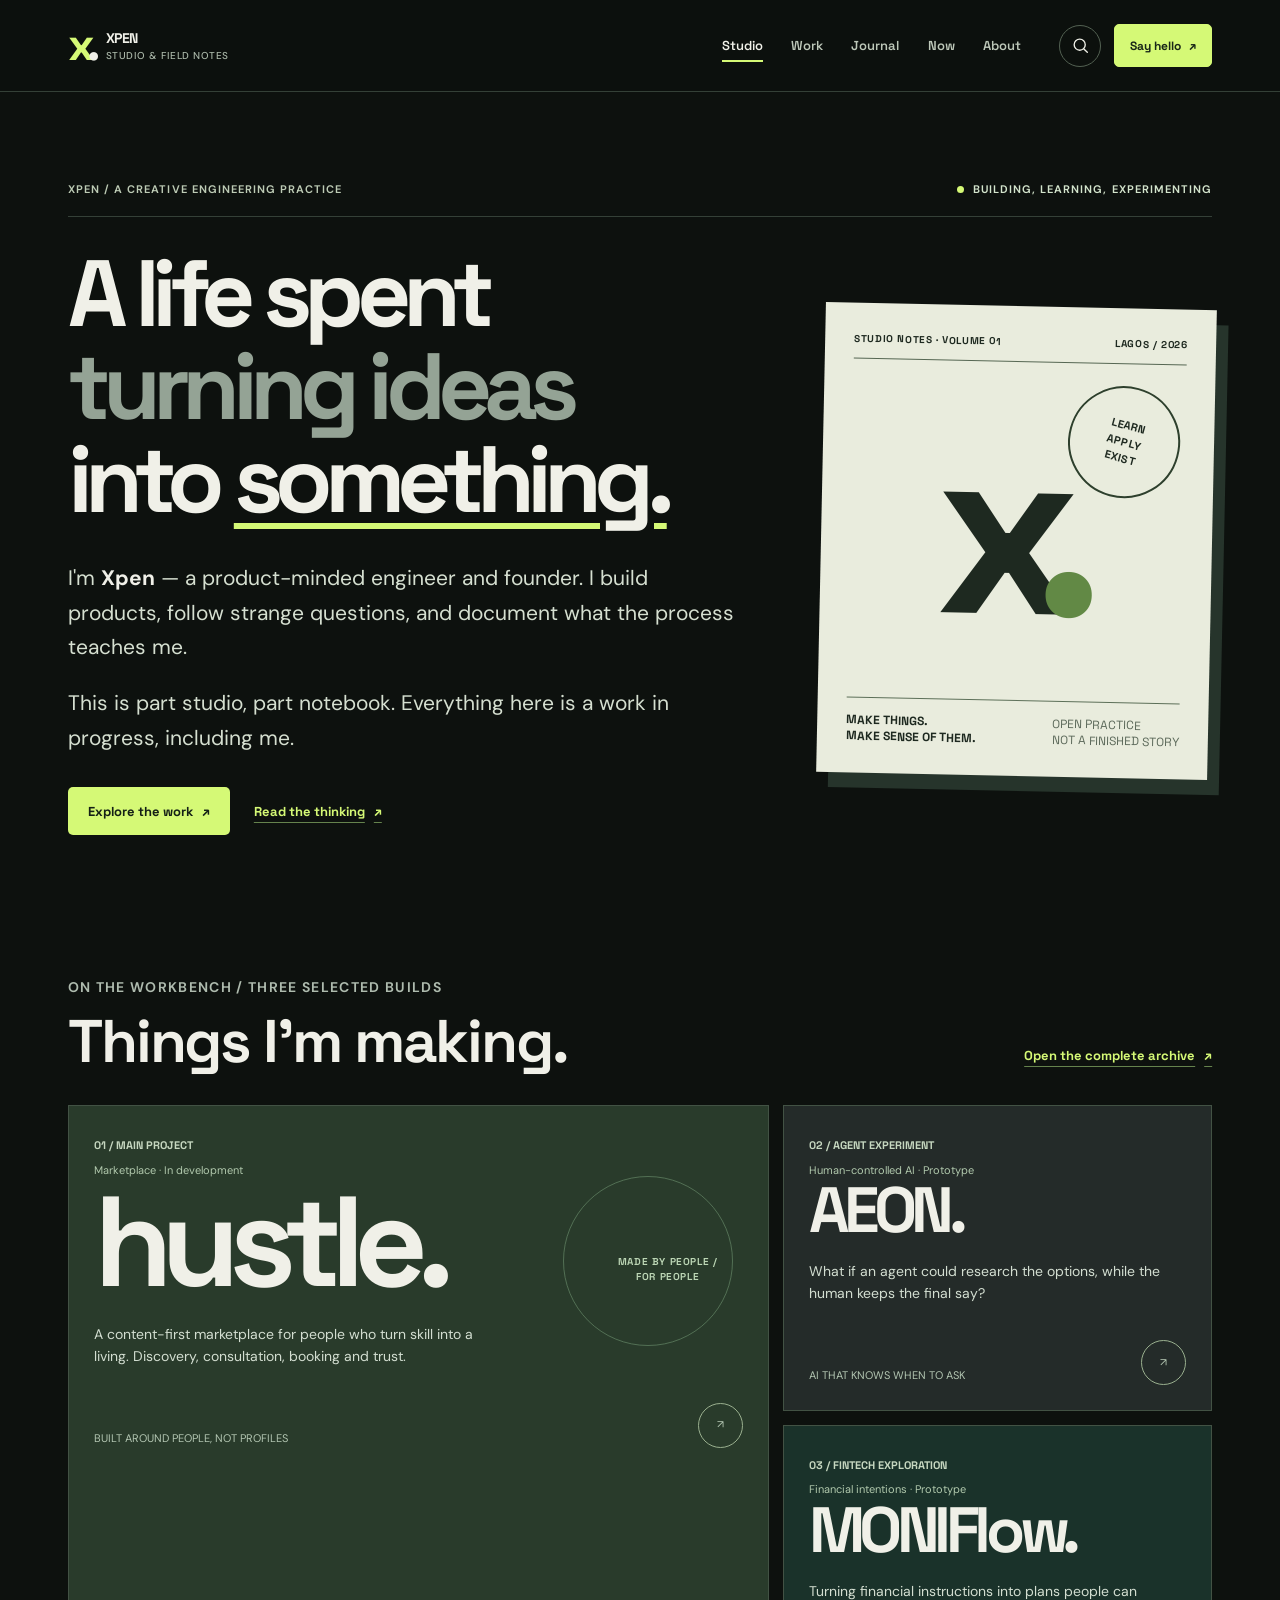
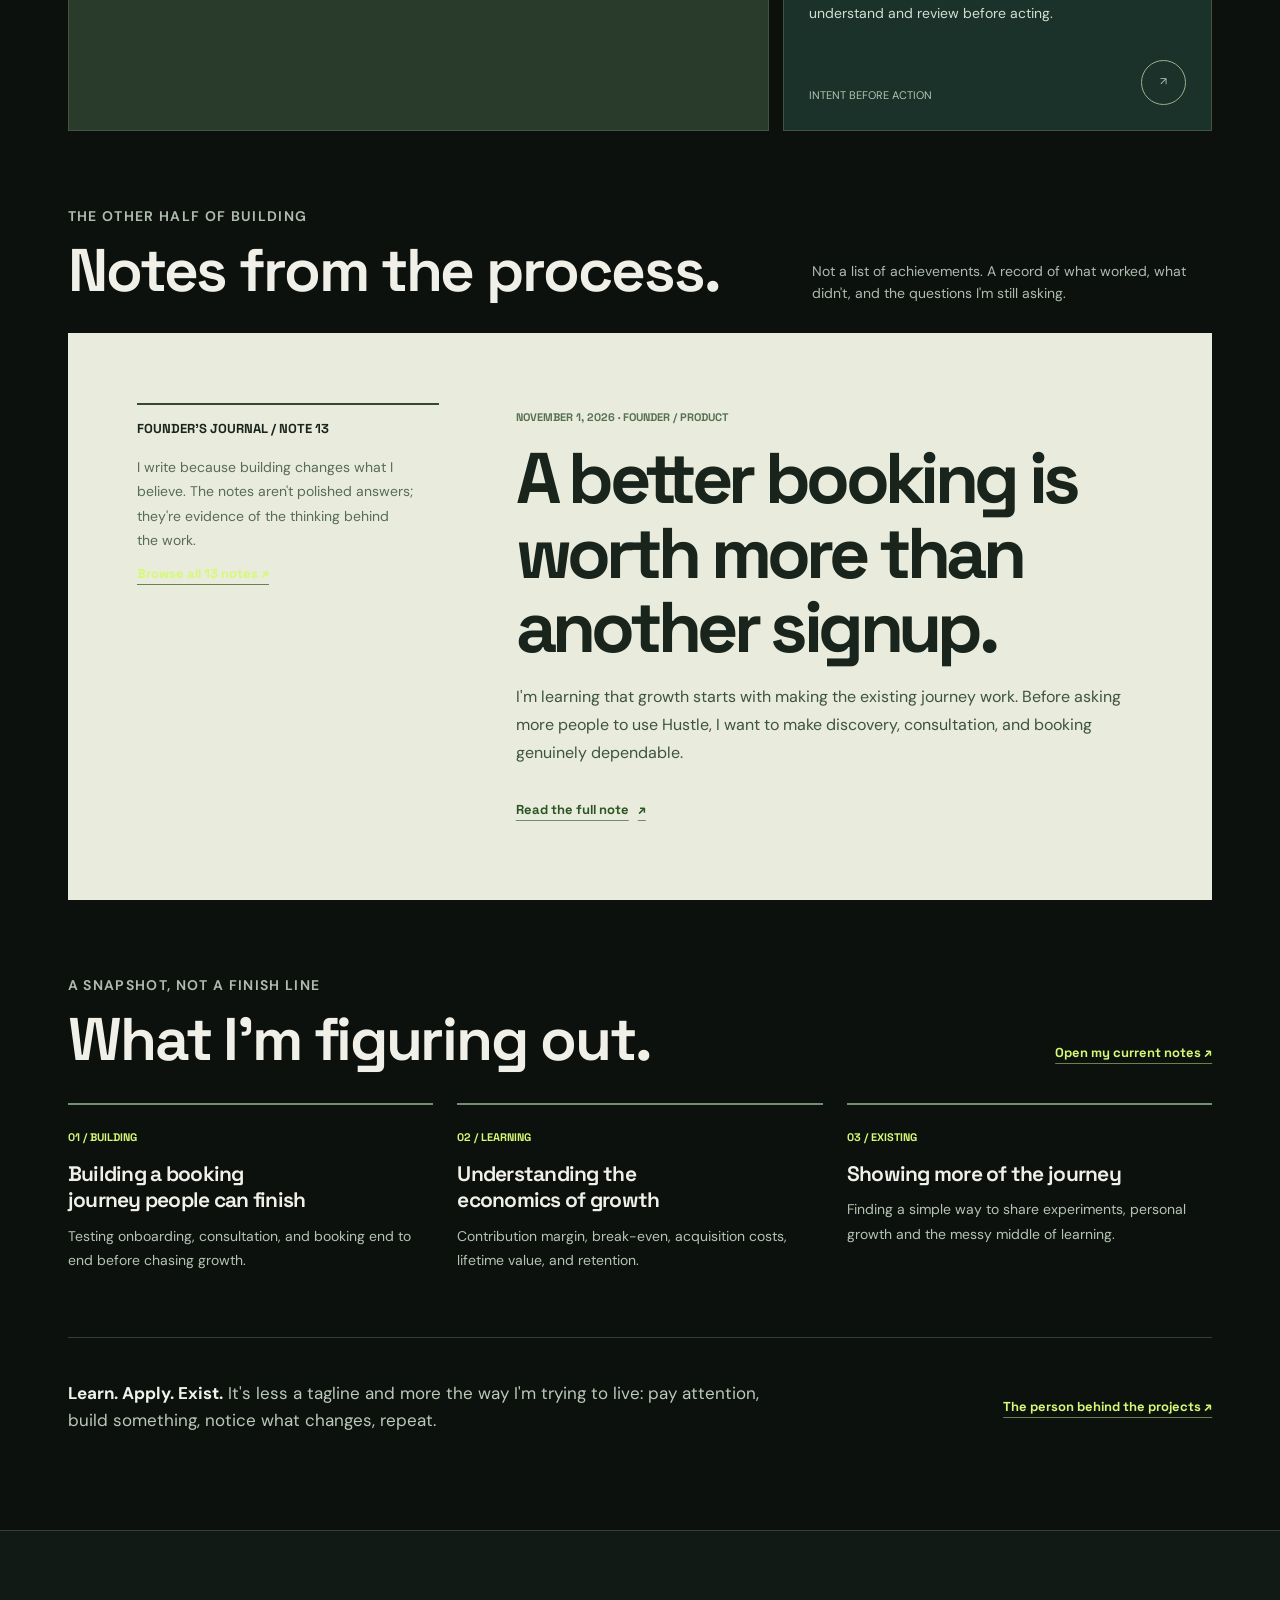
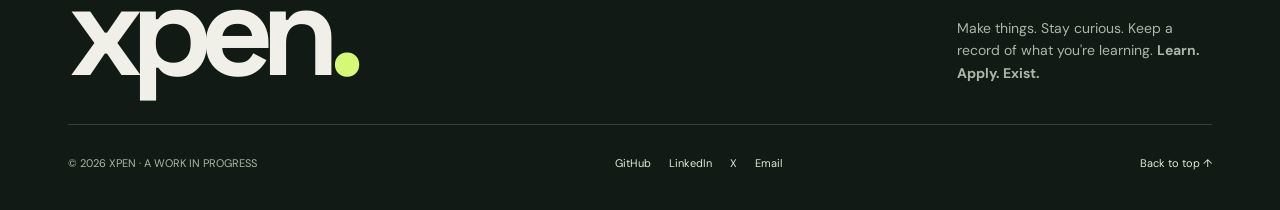
==== commit 50cf9a7f: "content: publish approved November founder journal and portfolio growth review" ====
--- a/portfolio-2026/index.html
+++ b/portfolio-2026/index.html
@@ -111,15 +111,15 @@
   </div>
   <div class="studio-journal-spread">
     <div class="studio-journal-spread-inner">
-      <div class="studio-journal-label">FOUNDER'S JOURNAL / NOTE 12
+      <div class="studio-journal-label">FOUNDER'S JOURNAL / NOTE 13
         <p>I write because building changes what I believe. The notes aren't polished answers; they're evidence of the thinking behind the work.</p>
-        <a class="studio-plain-link" href="/journal/">Browse all 12 notes ↗</a>
+        <a class="studio-plain-link" href="/journal/">Browse all 13 notes ↗</a>
       </div>
       <div class="studio-journal-main">
-        <span class="date">OCTOBER 25, 2026 · ENGINEERING / FOUNDER</span>
-        <h2>Three different meanings of shipped.</h2>
-        <p>A feature can be merged while its environment still needs work. A deployment can succeed while the experience still needs to be verified. I'm learning to separate writing the code, deploying the system, and proving it actually works.</p>
-        <a class="studio-plain-link" href="/journal/#three-different-meanings-of-shipped">Read the full note <span aria-hidden="true">↗</span></a>
+        <span class="date">NOVEMBER 1, 2026 · FOUNDER / PRODUCT</span>
+        <h2>A better booking is worth more than another signup.</h2>
+        <p>I'm learning that growth starts with making the existing journey work. Before asking more people to use Hustle, I want to make discovery, consultation, and booking genuinely dependable.</p>
+        <a class="studio-plain-link" href="/journal/#better-booking-before-signups">Read the full note <span aria-hidden="true">↗</span></a>
       </div>
     </div>
   </div>
@@ -131,8 +131,8 @@
     <a class="studio-plain-link" href="/now/">Open my current notes ↗</a>
   </div>
   <div class="studio-now-cards">
-    <div class="studio-now-item"><small>01 / BUILDING</small><h3>Making Hustle genuinely useful</h3><p>Consultation and booking flows, real-device verification, and the trust behind a service.</p></div>
-    <div class="studio-now-item"><small>02 / LEARNING</small><h3>Understanding the business behind the product</h3><p>Company ownership, productivity, inflation, interest and better founder decisions.</p></div>
+    <div class="studio-now-item"><small>01 / BUILDING</small><h3>Building a booking journey people can finish</h3><p>Testing onboarding, consultation, and booking end to end before chasing growth.</p></div>
+    <div class="studio-now-item"><small>02 / LEARNING</small><h3>Understanding the economics of growth</h3><p>Contribution margin, break-even, acquisition costs, lifetime value, and retention.</p></div>
     <div class="studio-now-item"><small>03 / EXISTING</small><h3>Showing more of the journey</h3><p>Finding a simple way to share experiments, personal growth and the messy middle of learning.</p></div>
   </div>
   <div class="studio-letter">
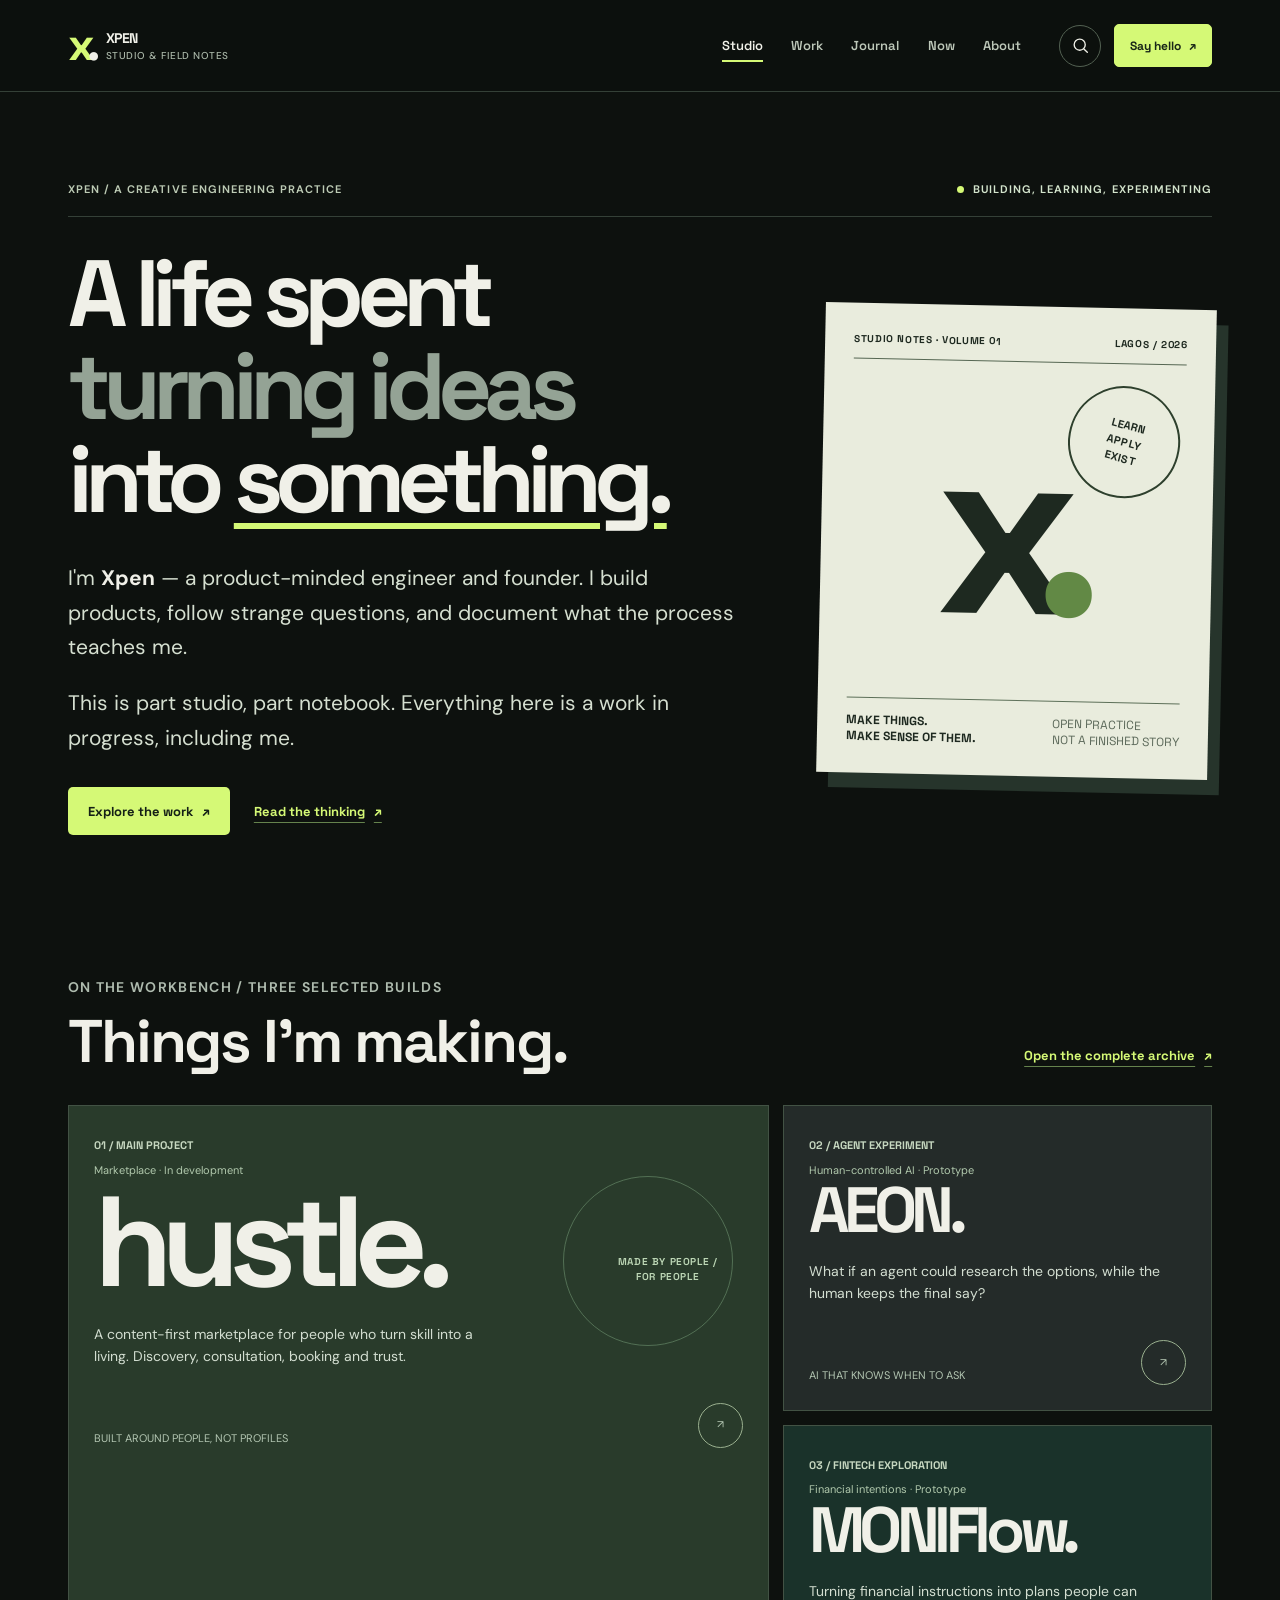
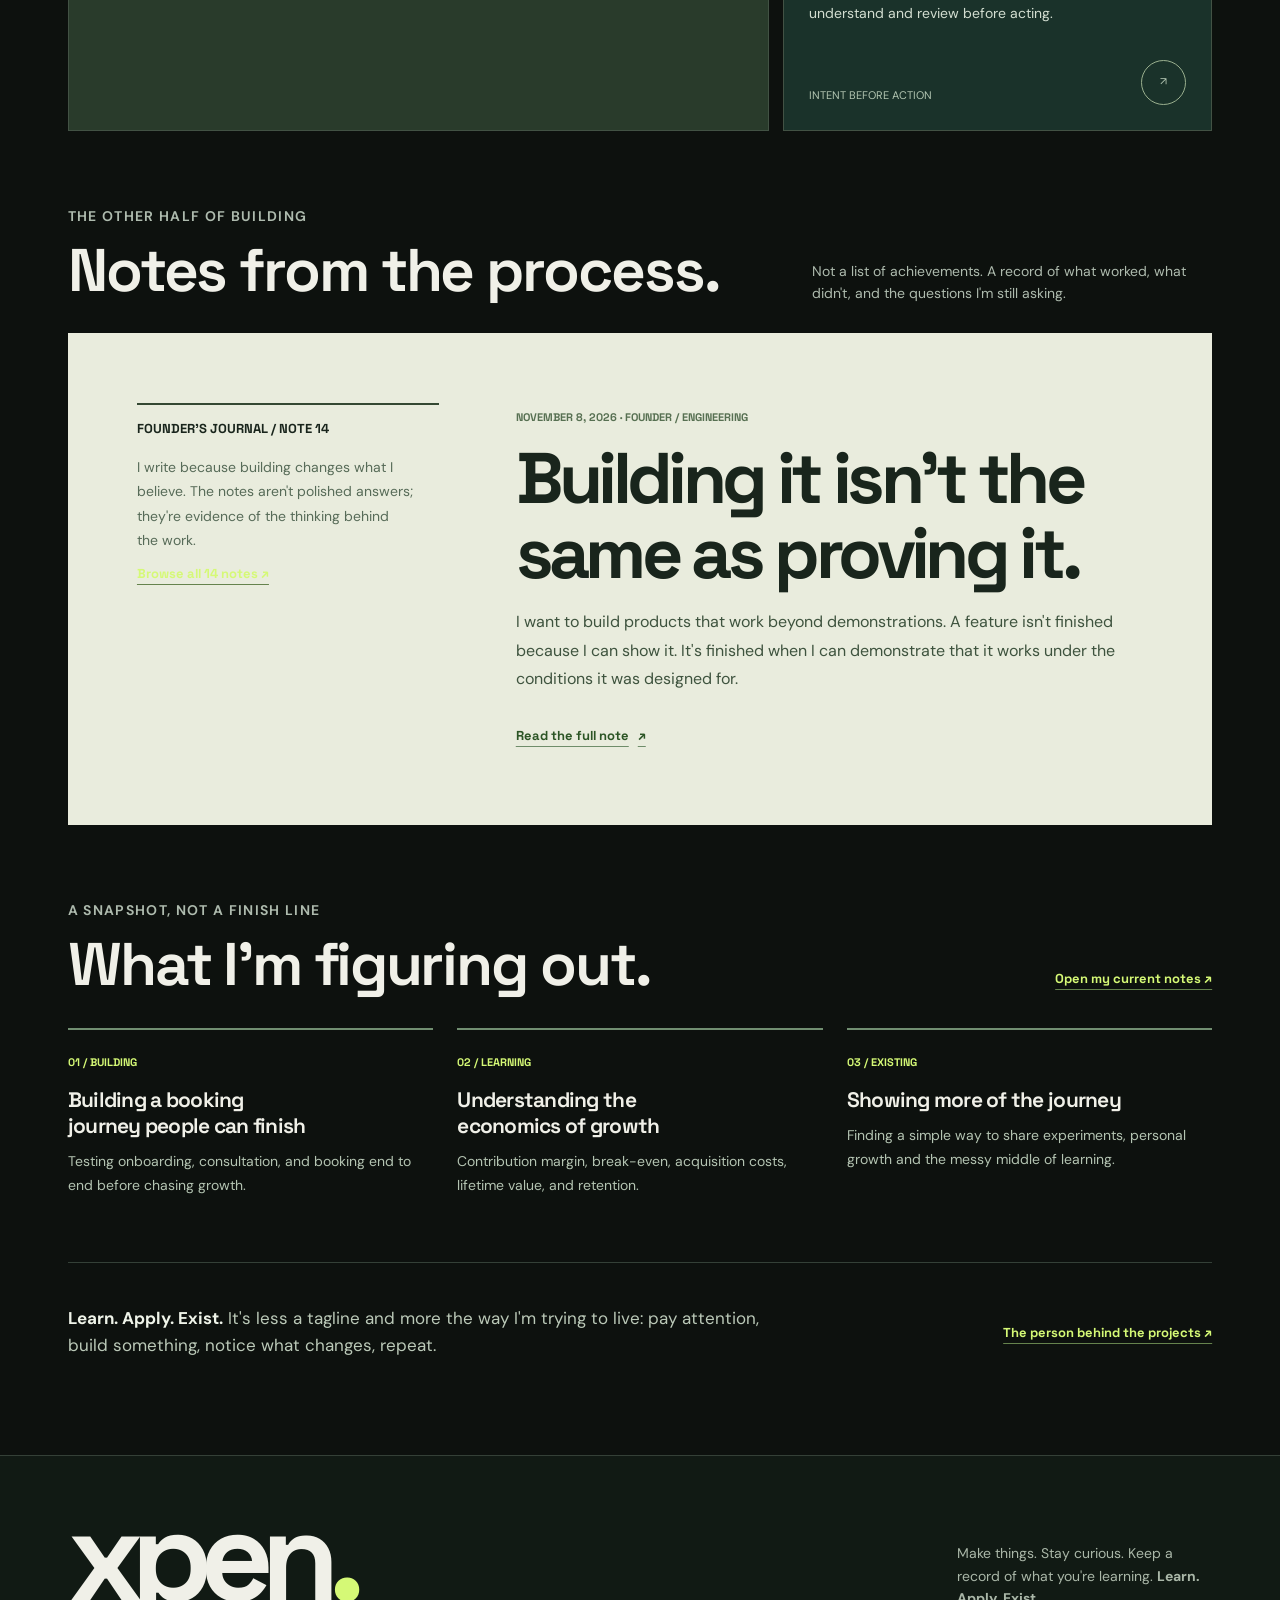
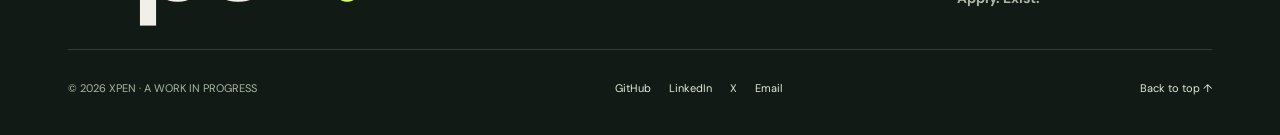
==== commit ec3f4569: "content: publish approved November 8 founder review and Hustle update" ====
--- a/portfolio-2026/index.html
+++ b/portfolio-2026/index.html
@@ -111,15 +111,15 @@
   </div>
   <div class="studio-journal-spread">
     <div class="studio-journal-spread-inner">
-      <div class="studio-journal-label">FOUNDER'S JOURNAL / NOTE 13
+      <div class="studio-journal-label">FOUNDER'S JOURNAL / NOTE 14
         <p>I write because building changes what I believe. The notes aren't polished answers; they're evidence of the thinking behind the work.</p>
-        <a class="studio-plain-link" href="/journal/">Browse all 13 notes ↗</a>
+        <a class="studio-plain-link" href="/journal/">Browse all 14 notes ↗</a>
       </div>
       <div class="studio-journal-main">
-        <span class="date">NOVEMBER 1, 2026 · FOUNDER / PRODUCT</span>
-        <h2>A better booking is worth more than another signup.</h2>
-        <p>I'm learning that growth starts with making the existing journey work. Before asking more people to use Hustle, I want to make discovery, consultation, and booking genuinely dependable.</p>
-        <a class="studio-plain-link" href="/journal/#better-booking-before-signups">Read the full note <span aria-hidden="true">↗</span></a>
+        <span class="date">NOVEMBER 8, 2026 · FOUNDER / ENGINEERING</span>
+        <h2>Building it isn't the same as proving it.</h2>
+        <p>I want to build products that work beyond demonstrations. A feature isn't finished because I can show it. It's finished when I can demonstrate that it works under the conditions it was designed for.</p>
+        <a class="studio-plain-link" href="/journal/#building-isnt-proving">Read the full note <span aria-hidden="true">↗</span></a>
       </div>
     </div>
   </div>
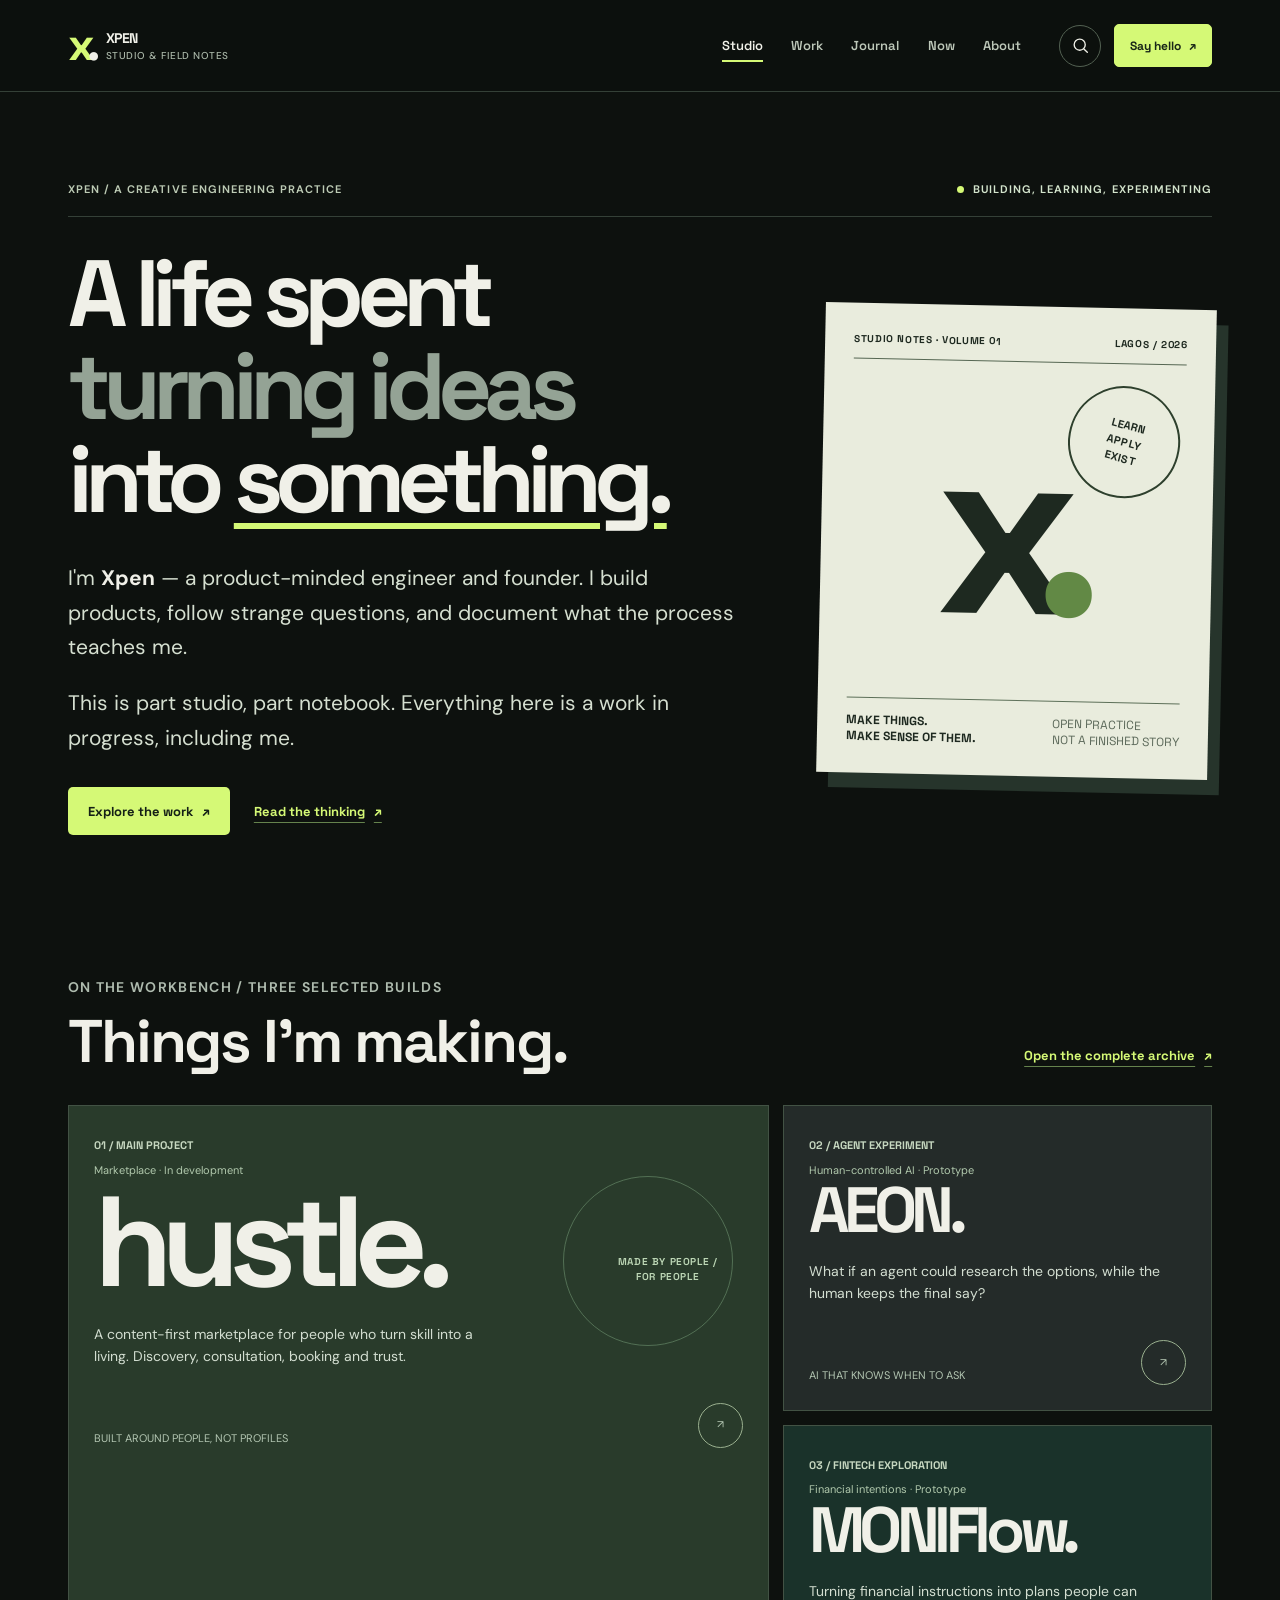
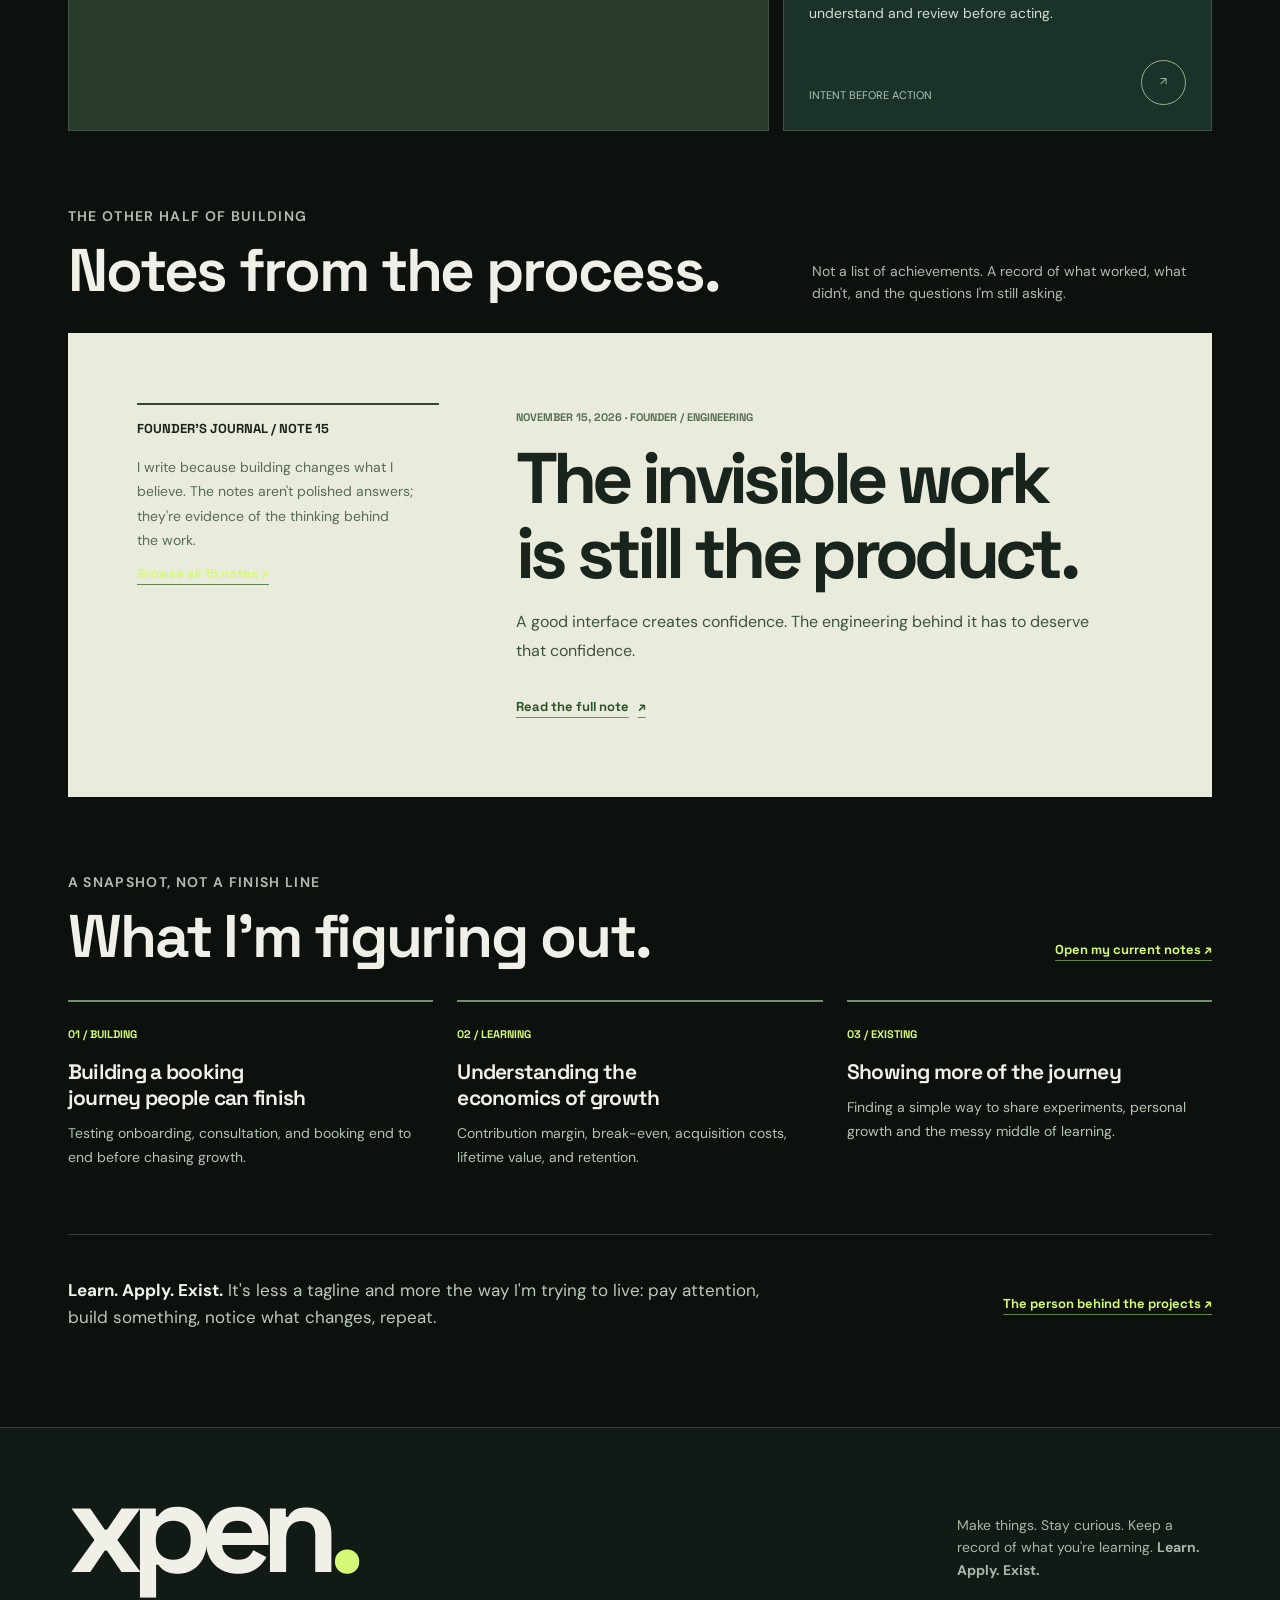
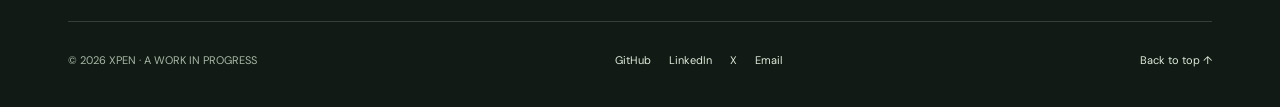
==== commit 9c98de5a: "content: publish approved November 15 founder review and CareSlot project" ====
--- a/portfolio-2026/index.html
+++ b/portfolio-2026/index.html
@@ -111,15 +111,15 @@
   </div>
   <div class="studio-journal-spread">
     <div class="studio-journal-spread-inner">
-      <div class="studio-journal-label">FOUNDER'S JOURNAL / NOTE 14
+      <div class="studio-journal-label">FOUNDER'S JOURNAL / NOTE 15
         <p>I write because building changes what I believe. The notes aren't polished answers; they're evidence of the thinking behind the work.</p>
-        <a class="studio-plain-link" href="/journal/">Browse all 14 notes ↗</a>
+        <a class="studio-plain-link" href="/journal/">Browse all 15 notes ↗</a>
       </div>
       <div class="studio-journal-main">
-        <span class="date">NOVEMBER 8, 2026 · FOUNDER / ENGINEERING</span>
-        <h2>Building it isn't the same as proving it.</h2>
-        <p>I want to build products that work beyond demonstrations. A feature isn't finished because I can show it. It's finished when I can demonstrate that it works under the conditions it was designed for.</p>
-        <a class="studio-plain-link" href="/journal/#building-isnt-proving">Read the full note <span aria-hidden="true">↗</span></a>
+        <span class="date">NOVEMBER 15, 2026 · FOUNDER / ENGINEERING</span>
+        <h2>The invisible work is still the product.</h2>
+        <p>A good interface creates confidence. The engineering behind it has to deserve that confidence.</p>
+        <a class="studio-plain-link" href="/journal/#invisible-work-is-the-product">Read the full note <span aria-hidden="true">↗</span></a>
       </div>
     </div>
   </div>
